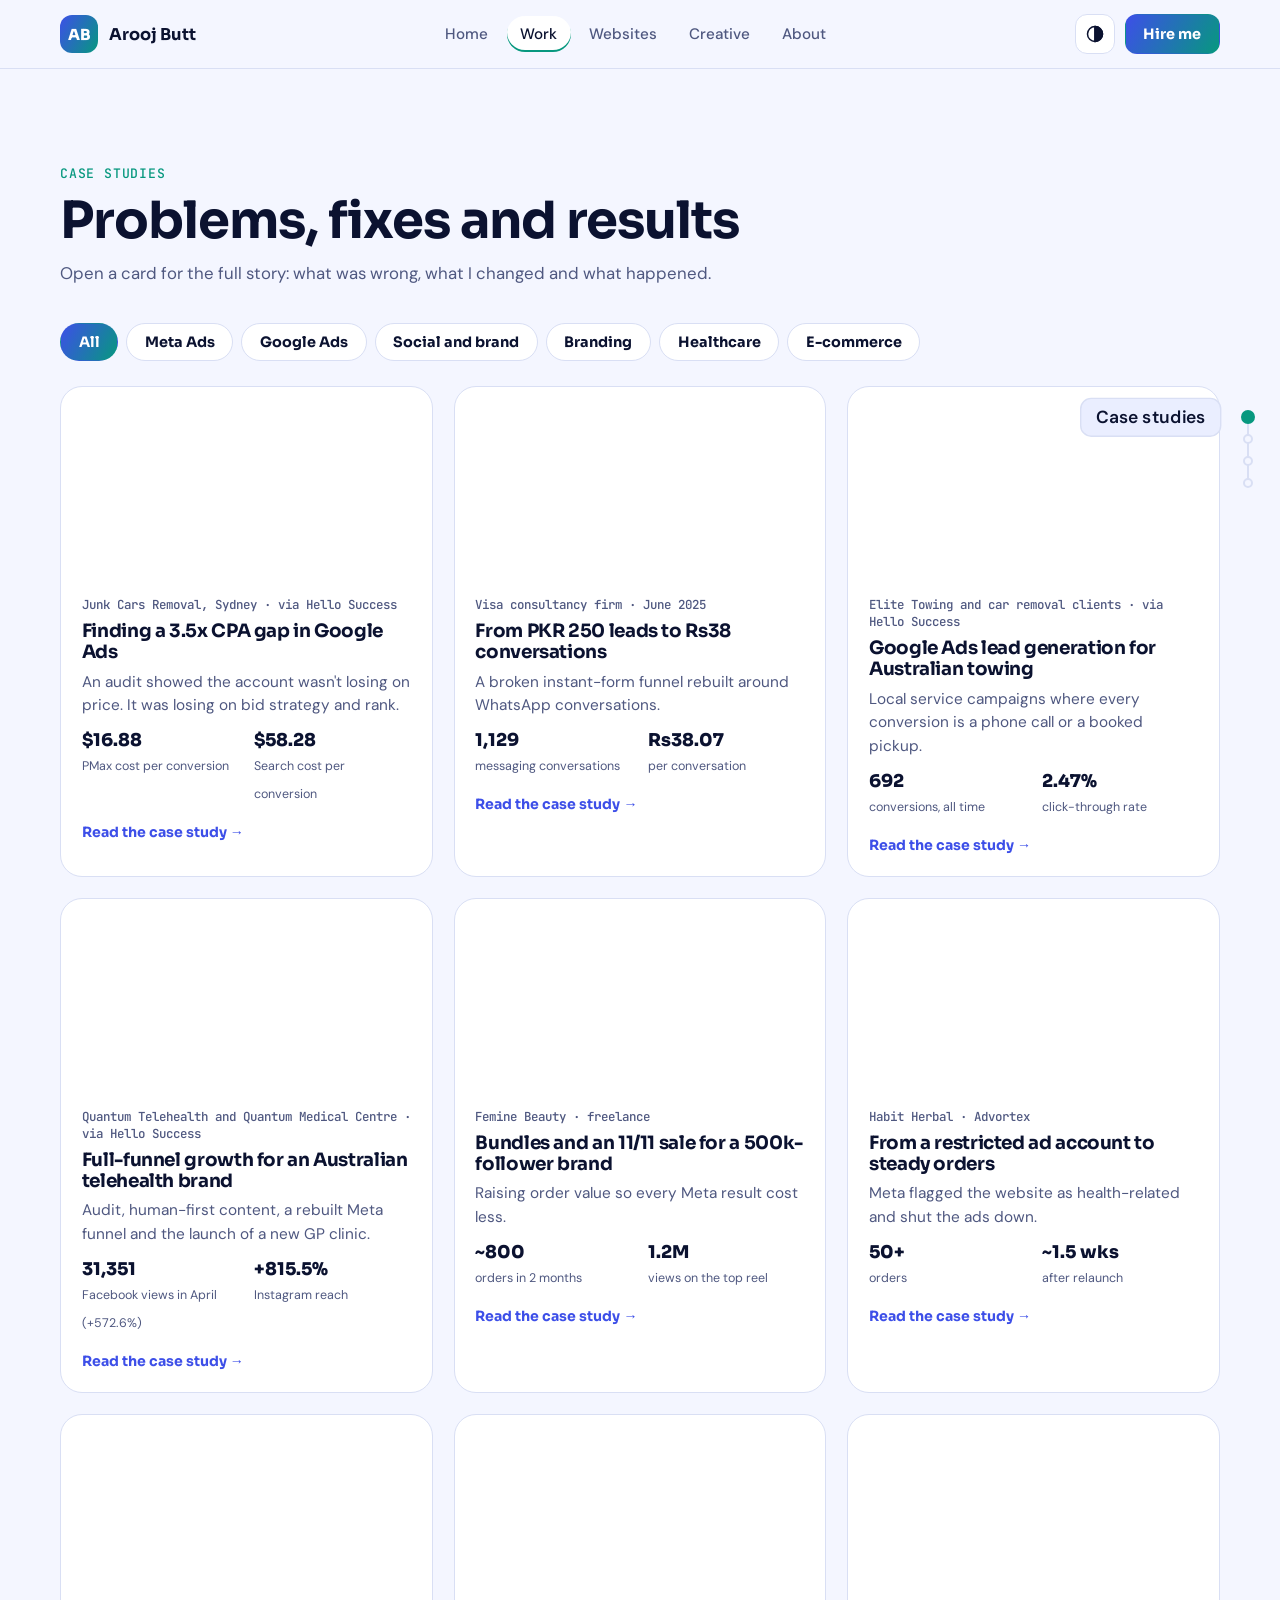
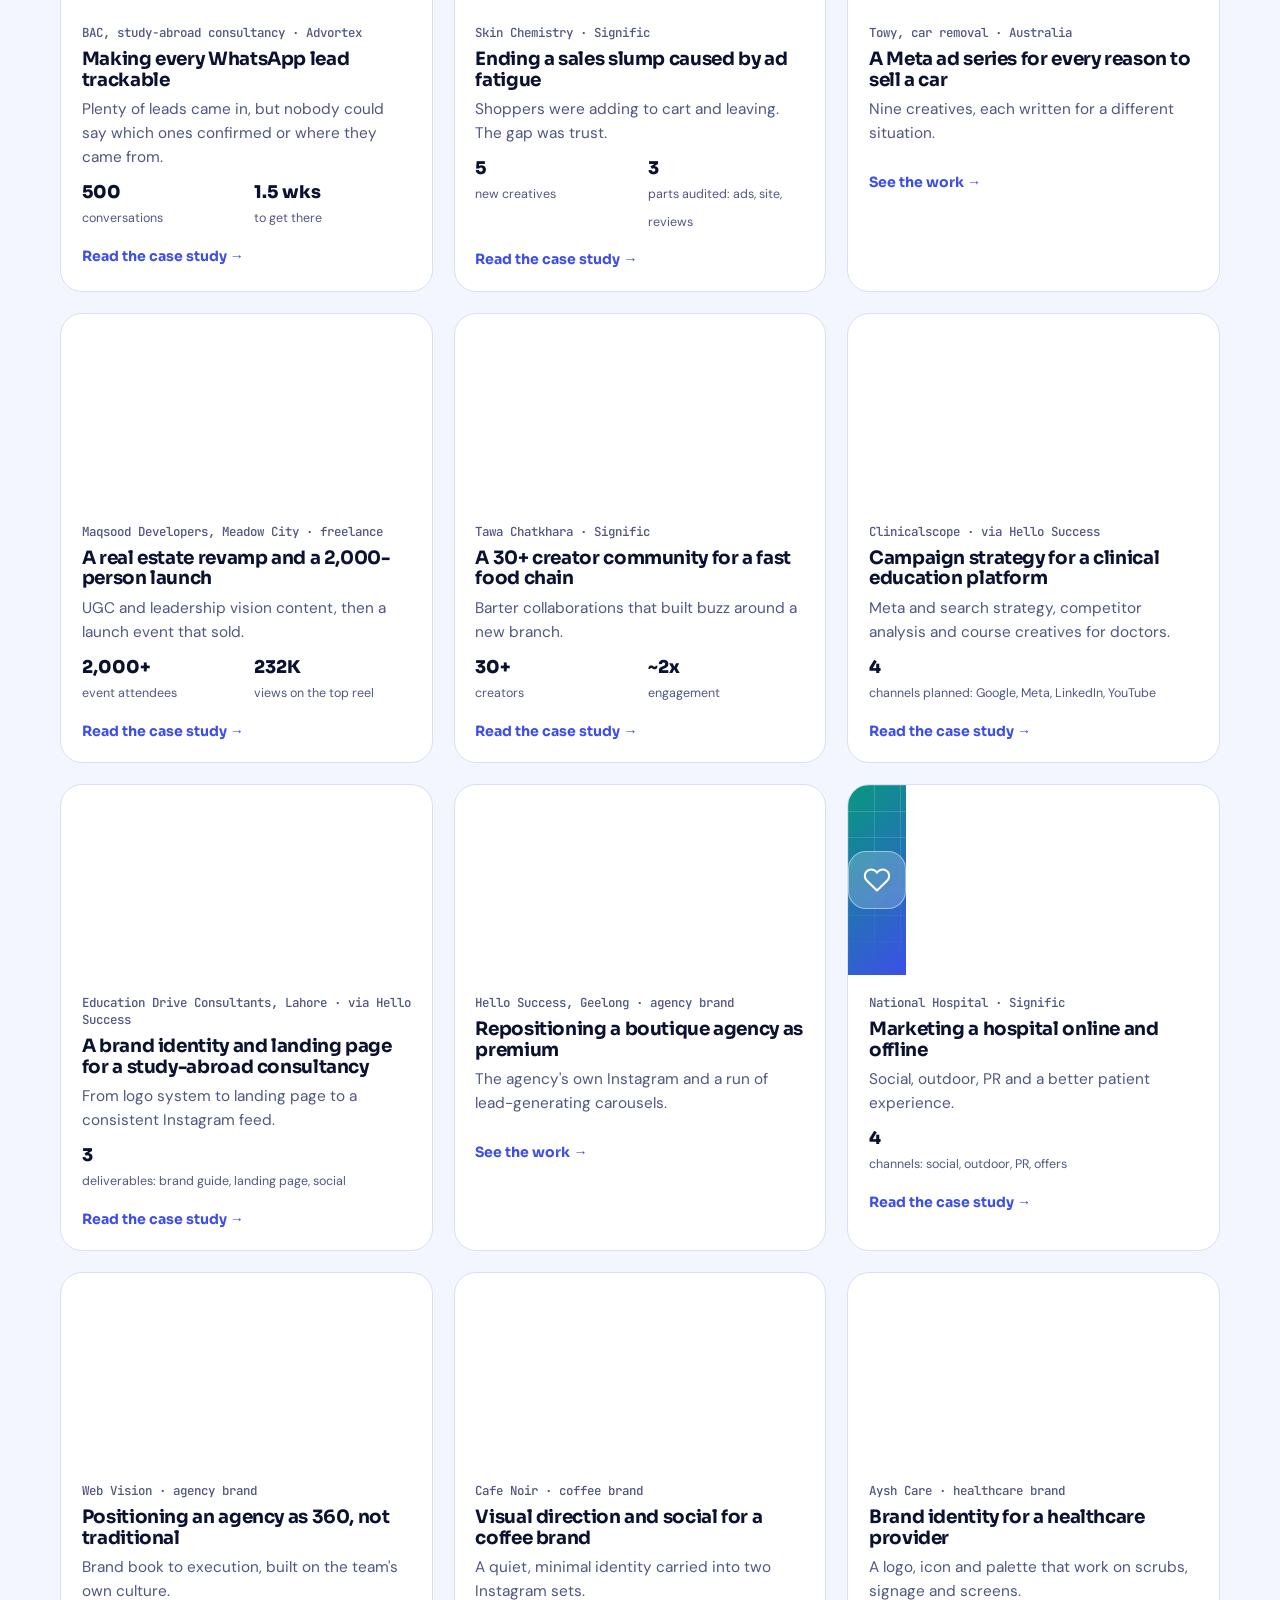
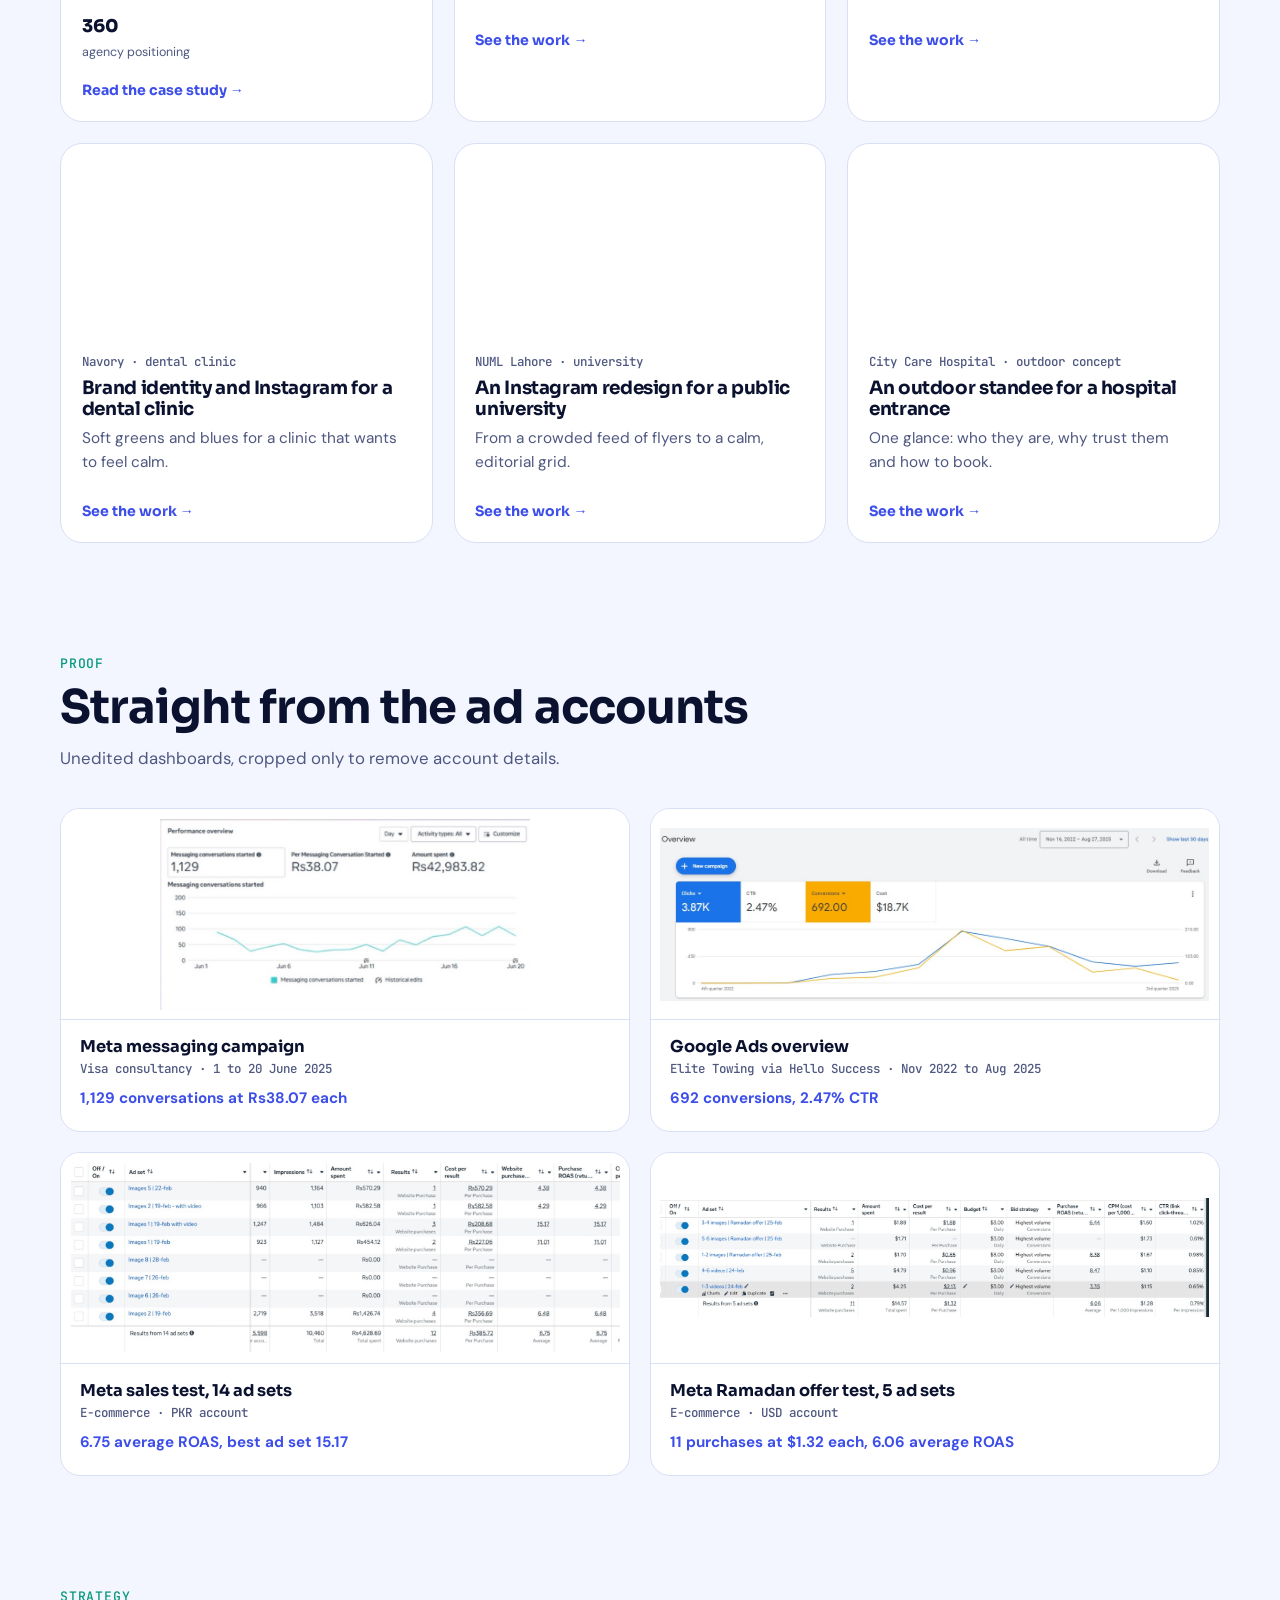
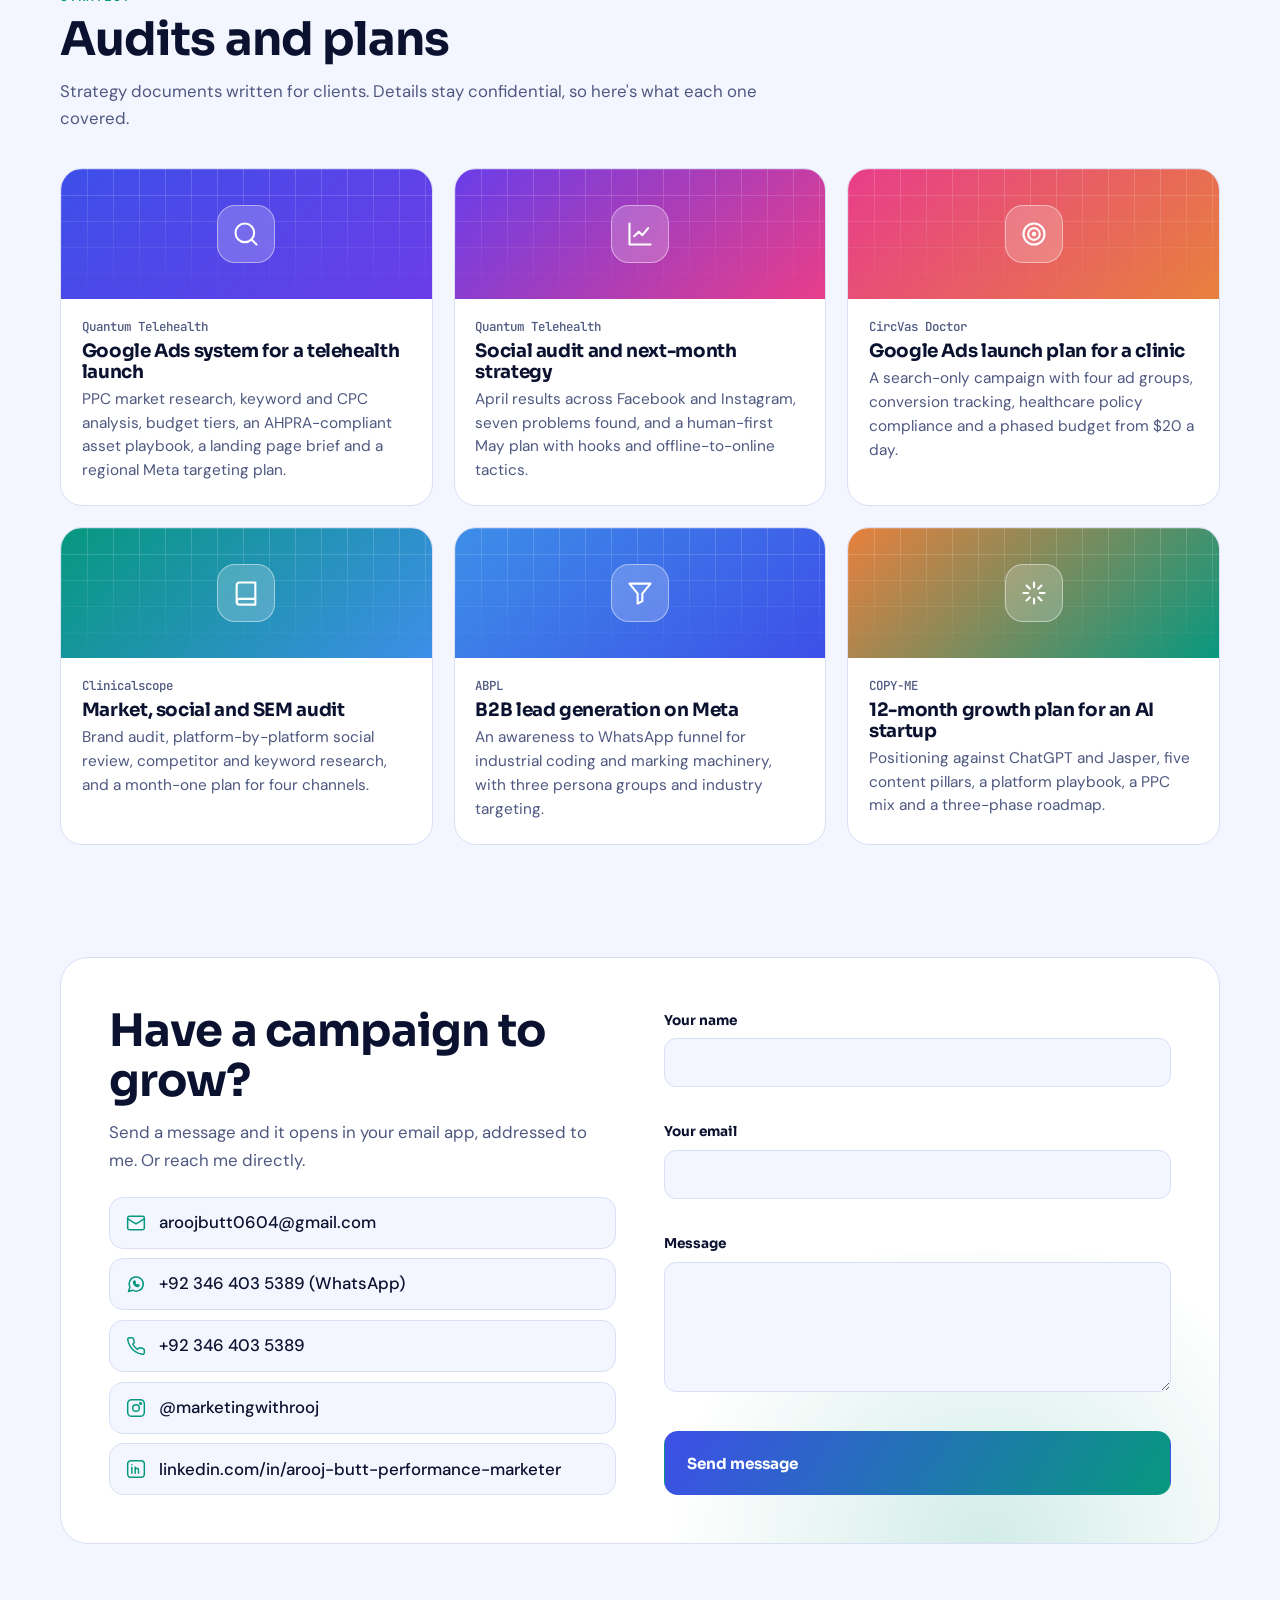
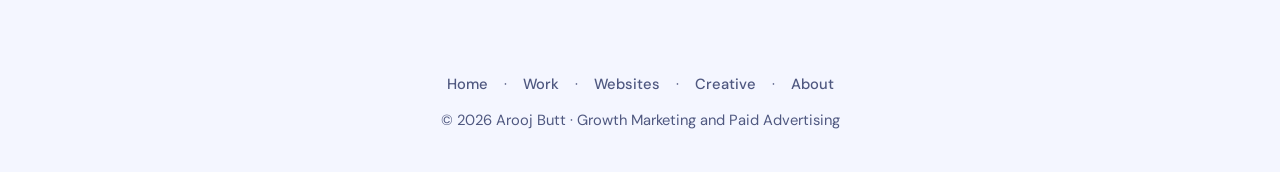
==== work.html @ e523341a "Split the site into five pages and drop the contents panel Home, Work, Websites, Creative and About " ====
<!DOCTYPE html>
<html lang="en">
<head>
<meta charset="utf-8">
<meta name="viewport" content="width=device-width, initial-scale=1, viewport-fit=cover">
<title>Work and case studies | Arooj Butt</title>
<meta name="description" content="Case studies from Arooj Butt: Meta Ads, Google Ads, WhatsApp funnels, e-commerce growth, social and brand work, with results straight from the ad accounts.">
<meta name="author" content="Arooj Butt">
<meta property="og:type" content="website">
<meta property="og:title" content="Work and case studies | Arooj Butt">
<meta property="og:description" content="Case studies from Arooj Butt: Meta Ads, Google Ads, WhatsApp funnels, e-commerce growth, social and brand work, with results straight from the ad accounts.">
<meta property="og:image" content="assets/img/og-image.jpg">
<meta name="twitter:card" content="summary_large_image">
<meta name="theme-color" content="#3D4FE8">
<link rel="icon" href="favicon.svg" type="image/svg+xml">
<link rel="preconnect" href="https://fonts.googleapis.com">
<link rel="preconnect" href="https://fonts.gstatic.com" crossorigin>
<link href="https://fonts.googleapis.com/css2?family=Sora:wght@500;600;700;800&family=DM+Sans:ital,opsz,wght@0,9..40,400;0,9..40,500;0,9..40,700&family=JetBrains+Mono:wght@400;500&display=swap" rel="stylesheet">
<link rel="stylesheet" href="assets/css/style.css?v=11">
</head>
<body data-page="work">
<a class="skip" href="#main">Skip to content</a>
<header class="top">
  <div class="wrap nav">
    <div class="nav-left">
      <button class="icon-btn menu-btn" id="menuBtn" type="button" aria-controls="menu" aria-expanded="false" aria-label="Open menu"><svg class="i" viewBox="0 0 24 24"><path d="M4 6h16M4 12h16M4 18h10"/></svg></button>
      <a class="logo" href="index.html"><i>AB</i><span>Arooj Butt</span></a>
    </div>
    <nav aria-label="Primary"><ul id="headNav"><li><a href="index.html">Home</a></li><li><a href="work.html" aria-current="page">Work</a></li><li><a href="websites.html">Websites</a></li><li><a href="creative.html">Creative</a></li><li><a href="about.html">About</a></li></ul></nav>
    <div class="tools">
      <button class="icon-btn" id="themeBtn" type="button" aria-label="Switch colour theme"><svg class="i" viewBox="0 0 24 24"><circle cx="12" cy="12" r="9"/><path d="M12 3v18"/><path d="M12 3a9 9 0 0 1 0 18z" fill="currentColor"/></svg></button>
      <a class="btn primary sm" href="#contact">Hire me</a>
    </div>
  </div>
</header>

<aside class="toc" id="menu" aria-label="Menu">
  <div class="toc-head"><b>Menu</b><button type="button" id="menuClose">close</button></div>
  <nav><ol class="menu-list"><li><a href="index.html">Home</a></li><li><a href="work.html" aria-current="page">Work</a></li><li><a href="websites.html">Websites</a></li><li><a href="creative.html">Creative</a></li><li><a href="about.html">About</a></li></ol></nav>
</aside>
<div class="toc-backdrop" id="menuBackdrop" hidden></div>
<nav class="rail" id="rail" aria-label="Sections on this page"></nav>

<main id="main">
<section class="s" id="work" data-label="Case studies">
  <div class="wrap">
    <div class="head"><span class="eyebrow">Case studies</span><h1>Problems, fixes and results</h1><p>Open a card for the full story: what was wrong, what I changed and what happened.</p></div>
    <div class="filters" id="caseFilters" role="group" aria-label="Filter case studies"></div>
    <div class="grid" id="cases"></div>
  </div>
</section>

<section class="s" id="results" data-label="Proof" style="padding-top:1rem">
  <div class="wrap">
    <div class="head"><span class="eyebrow">Proof</span><h2>Straight from the ad accounts</h2><p>Unedited dashboards, cropped only to remove account details.</p></div>
    <div class="results" id="resultsWall"></div>
  </div>
</section>

<section class="s" id="strategy" data-label="Audits and plans" style="padding-top:1rem">
  <div class="wrap">
    <div class="head"><span class="eyebrow">Strategy</span><h2>Audits and plans</h2><p>Strategy documents written for clients. Details stay confidential, so here's what each one covered.</p></div>
    <div class="grid svc" id="strategyGrid"></div>
  </div>
</section>

<section class="s" id="contact" data-label="Contact" style="padding-top:1rem">
  <div class="wrap">
    <div class="contact">
      <div>
        <h2>Have a campaign to grow?</h2>
        <p>Send a message and it opens in your email app, addressed to me. Or reach me directly.</p>
        <div class="cl" id="contactLinks"></div>
      </div>
      <form class="mail" id="mailForm">
        <div><label for="fn">Your name</label><input id="fn" required maxlength="80" autocomplete="name"></div>
        <div><label for="fe">Your email</label><input id="fe" type="email" required maxlength="120" autocomplete="email"></div>
        <div><label for="fm">Message</label><textarea id="fm" required maxlength="1500"></textarea></div>
        <button class="btn primary" type="submit">Send message</button>
      </form>
    </div>
  </div>
</section>
</main>
<footer class="f"><div class="wrap"><nav class="f-links" aria-label="Footer"><a href="index.html">Home</a> · <a href="work.html">Work</a> · <a href="websites.html">Websites</a> · <a href="creative.html">Creative</a> · <a href="about.html">About</a></nav>© <span id="year"></span> Arooj Butt · Growth Marketing and Paid Advertising</div></footer>

<dialog id="caseModal" aria-labelledby="mTitle"><div id="caseBody"></div></dialog>

<dialog class="lb" id="lightbox" aria-label="Image viewer">
  <span class="count" id="lbCount"></span>
  <button class="x" type="button" aria-label="Close viewer" data-lb="close"><svg class="i" viewBox="0 0 24 24"><path d="M18 6 6 18M6 6l12 12"/></svg></button>
  <button class="prev" type="button" aria-label="Previous image" data-lb="prev"><svg class="i" viewBox="0 0 24 24"><path d="m15 18-6-6 6-6"/></svg></button>
  <figure><img id="lbImg" alt=""><figcaption id="lbCap"></figcaption><div class="dots" id="lbDots"></div></figure>
  <button class="next" type="button" aria-label="Next image" data-lb="next"><svg class="i" viewBox="0 0 24 24"><path d="m9 18 6-6-6-6"/></svg></button>
</dialog>

<noscript><p style="text-align:center;padding:2rem">This portfolio needs JavaScript to show its work. Email <a href="mailto:aroojbutt0604@gmail.com">aroojbutt0604@gmail.com</a>.</p></noscript>
<script src="assets/js/content.js?v=11"></script>
<script src="assets/js/main.js?v=11"></script>
</body>
</html>
---- assets/css/style.css ----
:root{
  --bg:#F4F6FF; --bg2:#EAEEFF; --card:#FFFFFF; --ink:#0B1230; --muted:#4F5880; --line:#D9DFF4;
  --a1:#3D4FE8; --a2:#07987F; --grad:linear-gradient(120deg,#3D4FE8,#07987F); --on-grad:#FFFFFF;
  --glow1:rgba(61,79,232,.20); --glow2:rgba(7,152,127,.18); --nav-bg:rgba(244,246,255,.86);
  --mark:rgba(7,152,127,.22); --shadow:0 18px 40px -22px rgba(30,40,120,.35);
  --display:"Sora","Helvetica Neue",Arial,sans-serif; --body:"DM Sans",system-ui,"Segoe UI",Arial,sans-serif; --mono:"JetBrains Mono",ui-monospace,Menlo,Consolas,monospace;
  box-sizing:border-box; padding-top:env(safe-area-inset-top,0px); padding-bottom:env(safe-area-inset-bottom,0px);
}
@media (prefers-color-scheme: dark){
  :root:not([data-theme="light"]){
    --bg:#060A18; --bg2:#0B1130; --card:rgba(255,255,255,.045); --ink:#EAF0FF; --muted:#9BA7CF; --line:rgba(255,255,255,.11);
    --a1:#8A98FF; --a2:#34E0C0; --grad:linear-gradient(120deg,#8A98FF,#34E0C0); --on-grad:#060A18;
    --glow1:rgba(110,125,255,.28); --glow2:rgba(52,224,192,.16); --nav-bg:rgba(6,10,24,.82);
    --mark:rgba(52,224,192,.28); --shadow:0 24px 50px -26px rgba(0,0,0,.9);
  }
}
:root[data-theme="dark"]{
  --bg:#060A18; --bg2:#0B1130; --card:rgba(255,255,255,.045); --ink:#EAF0FF; --muted:#9BA7CF; --line:rgba(255,255,255,.11);
  --a1:#8A98FF; --a2:#34E0C0; --grad:linear-gradient(120deg,#8A98FF,#34E0C0); --on-grad:#060A18;
  --glow1:rgba(110,125,255,.28); --glow2:rgba(52,224,192,.16); --nav-bg:rgba(6,10,24,.82);
  --mark:rgba(52,224,192,.28); --shadow:0 24px 50px -26px rgba(0,0,0,.9);
}
*,*::before,*::after{box-sizing:border-box}
html{scroll-padding-top:calc(env(safe-area-inset-top,0px) + 76px);scroll-behavior:smooth}
body{margin:0;background:var(--bg);color:var(--ink);font-family:var(--body);font-size:1.05rem;line-height:1.65;-webkit-font-smoothing:antialiased;overflow-x:hidden}
body::before{content:"";position:fixed;inset:0 0 auto;height:env(safe-area-inset-top,0px);background:var(--nav-bg);backdrop-filter:blur(14px);-webkit-backdrop-filter:blur(14px);z-index:30}
a{color:var(--a1)}
:focus-visible{outline:3px solid var(--a2);outline-offset:3px;border-radius:6px}
.wrap{width:min(1160px,100% - 2.5rem);margin-inline:auto}
h1,h2,h3,h4{font-family:var(--display);margin:0;letter-spacing:-0.02em;line-height:1.12}
p{margin:0 0 1rem}
.sr{position:absolute;width:1px;height:1px;overflow:hidden;clip:rect(0 0 0 0);white-space:nowrap}
.grad{background:var(--grad);-webkit-background-clip:text;background-clip:text;color:transparent}

/* nav */
header.top{position:sticky;top:env(safe-area-inset-top,0px);z-index:20;background:var(--nav-bg);backdrop-filter:blur(14px);-webkit-backdrop-filter:blur(14px);border-bottom:1px solid var(--line)}
.nav{display:flex;align-items:center;justify-content:space-between;gap:1rem;height:68px}
.logo{display:flex;align-items:center;gap:.7rem;text-decoration:none;color:var(--ink);font:700 1.02rem var(--display)}
.logo i{font-style:normal;width:38px;height:38px;border-radius:12px;background:var(--grad);color:var(--on-grad);display:grid;place-items:center;font:800 .95rem var(--display)}
.nav ul{display:flex;gap:.3rem;list-style:none;margin:0;padding:0}
.nav ul a{color:var(--muted);text-decoration:none;font:500 .95rem var(--body);padding:.5rem .85rem;border-radius:999px}
.nav ul a:hover{color:var(--ink);background:var(--card)}
.tools{display:flex;gap:.6rem;align-items:center}
.icon-btn{width:40px;height:40px;border-radius:12px;border:1px solid var(--line);background:var(--card);color:var(--ink);cursor:pointer;display:grid;place-items:center}
.icon-btn:hover{border-color:var(--a1)}
.btn{display:inline-flex;align-items:center;gap:.5rem;font:700 .95rem var(--display);padding:.8rem 1.4rem;border-radius:14px;text-decoration:none;border:1px solid var(--line);color:var(--ink);background:var(--card);cursor:pointer}
.btn:hover{border-color:var(--a1)}
.btn.primary{background:var(--grad);color:var(--on-grad);border-color:transparent}
.btn.primary:hover{filter:brightness(1.08)}
.btn.sm{padding:.6rem 1.1rem;font-size:.9rem;border-radius:12px}
svg.i{width:20px;height:20px;fill:none;stroke:currentColor;stroke-width:1.8;stroke-linecap:round;stroke-linejoin:round}

/* hero */
.hero{position:relative;padding:clamp(4rem,10vw,8rem) 0 clamp(3rem,7vw,5.5rem);overflow:hidden}
.hero::before{content:"";position:absolute;inset:-20% -10% auto -10%;height:120%;background:radial-gradient(40% 40% at 15% 25%,var(--glow1),transparent 70%),radial-gradient(35% 35% at 85% 20%,var(--glow2),transparent 70%);pointer-events:none}
.hero::after{content:"";position:absolute;inset:0;background-image:linear-gradient(var(--line) 1px,transparent 1px),linear-gradient(90deg,var(--line) 1px,transparent 1px);background-size:56px 56px;opacity:.35;-webkit-mask-image:radial-gradient(ellipse at 50% 20%,#000 20%,transparent 72%);mask-image:radial-gradient(ellipse at 50% 20%,#000 20%,transparent 72%);pointer-events:none}
.hero .wrap{position:relative;z-index:1;text-align:center;max-width:880px}
.status{display:inline-flex;align-items:center;gap:.6rem;padding:.4rem .95rem .4rem .45rem;border-radius:999px;border:1px solid var(--line);background:var(--card);font:500 .92rem var(--body);margin-bottom:1.4rem}
.status b{width:30px;height:30px;border-radius:50%;background:var(--grad);color:var(--on-grad);display:grid;place-items:center;font:800 .72rem var(--display)}
.status span.dot{width:8px;height:8px;border-radius:50%;background:var(--a2);box-shadow:0 0 0 4px var(--mark)}
.hero h1{font-size:clamp(2.8rem,8vw,5.8rem);font-weight:800;letter-spacing:-0.04em;margin-bottom:1rem}
.role{font:700 clamp(1.3rem,2.8vw,1.9rem) var(--display);min-height:1.4em;margin-bottom:1.2rem}
.role .caret{display:inline-block;width:3px;height:1em;background:var(--a2);margin-left:3px;vertical-align:-0.12em;animation:blink 1s steps(2) infinite}
.hero .lede{color:var(--muted);font-size:1.2rem;max-width:56ch;margin:0 auto 1.8rem}
.cta{display:flex;flex-wrap:wrap;gap:.8rem;margin-bottom:1.6rem;justify-content:center}
.socials{display:flex;gap:.6rem;justify-content:center}
@keyframes blink{50%{opacity:0}}

/* sections */
section.s{padding:clamp(3.5rem,8vw,6rem) 0}
.head{margin-bottom:2.2rem}
.head h2{font-size:clamp(1.9rem,4.2vw,2.9rem)}
.head p{color:var(--muted);max-width:60ch;margin:.7rem 0 0}
.about{display:grid;grid-template-columns:1.3fr .7fr;gap:clamp(2rem,5vw,4rem);align-items:start}
.about p{color:var(--muted);font-size:1.1rem}
.facts{background:var(--card);border:1px solid var(--line);border-radius:20px;padding:.4rem 1.3rem;margin:0}
.facts div{display:flex;justify-content:space-between;gap:1rem;padding:.85rem 0;border-bottom:1px solid var(--line);font-size:.98rem}
.facts div:last-child{border-bottom:0}
.facts dt{color:var(--muted)}.facts dd{margin:0;font-weight:700;text-align:right}

/* timeline */
.tl{position:relative;margin:0;padding:0 0 0 2rem;list-style:none}
.tl::before{content:"";position:absolute;left:7px;top:8px;bottom:8px;width:2px;background:linear-gradient(var(--a1),var(--a2),transparent)}
.tl li{position:relative;background:var(--card);border:1px solid var(--line);border-radius:20px;padding:1.4rem 1.5rem;margin-bottom:1.2rem}
.tl li::before{content:"";position:absolute;left:calc(-2rem + 1px);top:1.7rem;width:14px;height:14px;border-radius:50%;background:var(--bg);border:3px solid var(--a2)}
.tl li.now::before{background:var(--a2);box-shadow:0 0 0 5px var(--mark)}
.tl .when{font:500 .85rem var(--mono);color:var(--muted)}
.tl h3{font-size:1.25rem;margin:.2rem 0 .1rem}
.tl .org{color:var(--a1);font-weight:700;margin-bottom:.6rem}
.tl p{color:var(--muted);margin-bottom:.8rem}
.tl .chips{margin:0}
.tl .chip{background:var(--bg)}

/* projects */
.filters{display:flex;flex-wrap:wrap;gap:.5rem;margin-bottom:1.6rem}
.filters button{font:700 .9rem var(--display);padding:.55rem 1.1rem;border-radius:999px;border:1px solid var(--line);background:var(--card);color:var(--ink);cursor:pointer}
.filters button[aria-pressed="true"]{background:var(--grad);color:var(--on-grad);border-color:transparent}
.grid{display:grid;grid-template-columns:repeat(3,1fr);gap:1.3rem}
.card{display:flex;flex-direction:column;text-align:left;background:var(--card);border:1px solid var(--line);border-radius:22px;overflow:hidden;cursor:pointer;color:inherit;font:inherit;padding:0;transition:transform .2s,border-color .2s,box-shadow .2s}
.card:hover{transform:translateY(-4px);border-color:var(--a1);box-shadow:var(--shadow)}
.card[hidden]{display:none}
.cover{height:130px;position:relative;display:grid;place-items:center;background:linear-gradient(135deg,var(--c1),var(--c2));overflow:hidden}
.cover::before{content:"";position:absolute;inset:0;background-image:linear-gradient(rgba(255,255,255,.18) 1px,transparent 1px),linear-gradient(90deg,rgba(255,255,255,.18) 1px,transparent 1px);background-size:26px 26px;-webkit-mask-image:linear-gradient(#000,transparent);mask-image:linear-gradient(#000,transparent)}
.cover span{position:relative;width:58px;height:58px;border-radius:18px;background:rgba(255,255,255,.2);border:1px solid rgba(255,255,255,.45);backdrop-filter:blur(6px);display:grid;place-items:center;color:#fff}
.cover svg.i{width:28px;height:28px}
.card .in{padding:1.2rem 1.3rem 1.4rem;display:flex;flex-direction:column;gap:.5rem;flex:1}
.card small{font:500 .78rem var(--mono);color:var(--muted)}
.card h3{font-size:1.15rem}
.card p{color:var(--muted);font-size:.96rem;margin:0;line-height:1.55}
.card .chips{margin-top:auto;padding-top:.6rem}
.card .chip{cursor:inherit;font-size:.78rem;padding:.2rem .65rem}
.card .chip:hover{border-color:var(--line);background:transparent}
.card .more{font:700 .88rem var(--display);color:var(--a1);margin-top:.5rem}

/* skills */
.skills{display:grid;grid-template-columns:repeat(2,1fr);gap:1.2rem}
.sk{background:var(--card);border:1px solid var(--line);border-radius:20px;padding:1.4rem 1.5rem}
.sk h3{font-size:1.05rem;margin-bottom:.9rem;display:flex;align-items:center;gap:.6rem}
.sk h3 svg{color:var(--a2)}
.pills{display:flex;flex-wrap:wrap;gap:.45rem}
.pills span{font:500 .9rem var(--body);padding:.3rem .8rem;border-radius:10px;background:var(--bg);border:1px solid var(--line)}

/* education */
.two{display:grid;grid-template-columns:1fr 1fr;gap:1.3rem}
.edu{background:var(--grad);color:var(--on-grad);border-radius:24px;padding:clamp(1.5rem,3vw,2.2rem)}
.edu h3{font-size:1.5rem;margin-bottom:.5rem}
.edu p{opacity:.92}
.edu .cg{font:800 3.6rem var(--display);letter-spacing:-0.04em;line-height:1;margin-top:1rem}
.edu .cg small{font:500 .95rem var(--body);letter-spacing:0;opacity:.85;margin-left:.4rem}
.lead{background:var(--card);border:1px solid var(--line);border-radius:24px;padding:1.4rem 1.6rem}
.lead h3{font-size:1.2rem;margin-bottom:.4rem}
.lead ul{list-style:none;margin:0;padding:0}
.lead li{padding:.75rem 0;border-bottom:1px solid var(--line)}
.lead li:last-child{border-bottom:0}
.lead li b{display:block;font-size:.98rem}
.lead li span{font:500 .82rem var(--mono);color:var(--muted)}

/* contact */
.contact{background:var(--card);border:1px solid var(--line);border-radius:28px;padding:clamp(1.6rem,4vw,3rem);display:grid;grid-template-columns:1fr 1fr;gap:clamp(1.5rem,4vw,3rem);position:relative;overflow:hidden}
.contact::before{content:"";position:absolute;inset:auto -10% -50% auto;width:60%;height:100%;background:radial-gradient(circle,var(--glow2),transparent 70%);pointer-events:none}
.contact h2{font-size:clamp(1.9rem,4vw,2.8rem);margin-bottom:.8rem}
.contact p{color:var(--muted)}
.cl{display:grid;gap:.6rem;margin-top:1.4rem;position:relative}
.cl a{display:flex;align-items:center;gap:.8rem;text-decoration:none;color:var(--ink);font-weight:500;padding:.7rem 1rem;border:1px solid var(--line);border-radius:14px;background:var(--bg);word-break:break-all}
.cl a:hover{border-color:var(--a2)}
.cl svg{color:var(--a2);flex:none}
form.mail{display:grid;gap:.8rem;position:relative}
form.mail label{font:700 .85rem var(--display)}
form.mail input,form.mail textarea{width:100%;font:500 1rem var(--body);padding:.8rem 1rem;border-radius:12px;border:1px solid var(--line);background:var(--bg);color:var(--ink);margin-top:.3rem}
form.mail textarea{min-height:130px;resize:vertical}
form.mail input:focus,form.mail textarea:focus{outline:none;border-color:var(--a1);box-shadow:0 0 0 3px var(--glow1)}
footer.f{padding:2rem 0 2.5rem;color:var(--muted);font-size:.92rem;text-align:center}

/* modal */
dialog{width:min(780px,calc(100% - 1.5rem));max-height:calc(100% - 3rem);padding:0;border:1px solid var(--line);border-radius:24px;background:var(--bg);color:var(--ink);box-shadow:0 40px 100px -30px rgba(0,0,0,.7)}
dialog::backdrop{background:rgba(3,6,20,.66);backdrop-filter:blur(4px)}
.m-cover{height:110px;position:relative;background:linear-gradient(135deg,var(--c1),var(--c2))}
.m-cover::before{content:"";position:absolute;inset:0;background-image:linear-gradient(rgba(255,255,255,.18) 1px,transparent 1px),linear-gradient(90deg,rgba(255,255,255,.18) 1px,transparent 1px);background-size:26px 26px}
.m-x{position:absolute;right:14px;top:14px;width:40px;height:40px;border-radius:12px;border:1px solid rgba(255,255,255,.5);background:rgba(0,0,0,.25);color:#fff;cursor:pointer;display:grid;place-items:center;z-index:2}
.m-body{padding:1.6rem clamp(1.2rem,4vw,2.2rem) 2rem}
.m-body small{font:500 .82rem var(--mono);color:var(--muted)}
.m-body h2{font-size:clamp(1.5rem,3.4vw,2.1rem);margin:.3rem 0 .7rem}
.m-body>p{color:var(--muted)}
.m-stats{display:flex;flex-wrap:wrap;gap:.8rem;margin:1.1rem 0}
.m-stats div{flex:1 1 120px;background:var(--card);border:1px solid var(--line);border-radius:14px;padding:.8rem 1rem}
.m-stats b{display:block;font:800 1.6rem var(--display);background:var(--grad);-webkit-background-clip:text;background-clip:text;color:transparent}
.m-stats span{font-size:.88rem;color:var(--muted)}
.flow{display:grid;grid-auto-flow:column;grid-auto-columns:1fr;gap:1.4rem;margin:1.2rem 0;padding:0;list-style:none}
.flow li{position:relative;background:var(--card);border:1px solid var(--line);border-radius:14px;padding:.8rem .9rem;font-size:.88rem;line-height:1.4;color:var(--muted)}
.flow li b{display:block;font:700 .95rem var(--display);color:var(--ink);margin-bottom:.15rem}
.flow li:not(:last-child)::after{content:"";position:absolute;right:-1.15rem;top:50%;width:.9rem;height:2px;background:var(--a2);transform:translateY(-50%)}
.flow li:not(:last-child)::before{content:"";position:absolute;right:-1.2rem;top:50%;border:5px solid transparent;border-left:7px solid var(--a2);transform:translateY(-50%)}
.m-body h4{font-size:1rem;margin:1.2rem 0 .5rem}
.m-body ul.pts{margin:0;padding-left:1.2rem;color:var(--muted)}
.m-body ul.pts li{margin-bottom:.45rem}
.m-body .pills{margin-top:.2rem}
.m-links{display:flex;gap:.6rem;margin-top:1.3rem;flex-wrap:wrap}

@media (max-width:960px){
  .about,.two,.contact{grid-template-columns:1fr}
  .grid{grid-template-columns:repeat(2,1fr)}
  .nav ul{display:none}
}
@media (max-width:620px){
  .grid,.skills{grid-template-columns:1fr}
  .flow{grid-auto-flow:row;gap:1.3rem}
  .flow li:not(:last-child)::after{right:auto;left:50%;top:auto;bottom:-1.1rem;width:2px;height:.9rem;transform:translateX(-50%)}
  .flow li:not(:last-child)::before{right:auto;left:50%;top:auto;bottom:-1.25rem;border:5px solid transparent;border-top:7px solid var(--a2);border-left-color:transparent;transform:translateX(-50%)}
  .tl{padding-left:1.6rem}.tl li::before{left:calc(-1.6rem + 1px)}
  .nav .btn.sm{display:none}
}
@media (prefers-reduced-motion:reduce){
  html{scroll-behavior:auto}.hit{animation:none}.role .caret{animation:none}.card{transition:none}
}

.portrait{background:var(--card);border:1px solid var(--line);border-radius:22px;overflow:hidden;margin-bottom:1rem}
.portrait img{display:block;width:100%;height:auto;aspect-ratio:1/1;object-fit:cover}
.card.static{cursor:default}
.card.static:hover{transform:none;box-shadow:none;border-color:var(--line)}
.card.static .in{gap:.35rem}
.card.static .when{font:500 .8rem var(--mono);color:var(--a1)}
.svc{grid-template-columns:repeat(3,1fr)}
.pill-row{display:flex;flex-wrap:wrap;gap:.5rem;justify-content:center;margin:0 0 1.6rem}
.pill-row span{font:500 .88rem var(--body);padding:.3rem .85rem;border-radius:999px;border:1px solid var(--line);background:var(--card);color:var(--muted)}
.cert{background:var(--card);border:1px solid var(--line);border-radius:18px;padding:1rem 1.2rem;margin-bottom:.8rem}
.cert b{display:block;font:700 1rem var(--display)}
.cert span{color:var(--muted);font-size:.95rem}
@media (max-width:960px){.svc{grid-template-columns:repeat(2,1fr)}}
@media (max-width:620px){.svc{grid-template-columns:1fr}}

/* ---------- Additions for the GitHub Pages build ---------- */
img{max-width:100%}
.skip{position:absolute;left:-999px;top:0;z-index:50;background:var(--card);color:var(--ink);padding:.6rem 1rem;border-radius:10px}
.skip:focus{left:1rem;top:1rem}
.eyebrow{font:500 .82rem var(--mono);color:var(--a2);letter-spacing:.06em;text-transform:uppercase;margin-bottom:.6rem;display:block}

/* hero: split layout with visual */
.hero .wrap.hero-grid{max-width:1160px;text-align:left;display:grid;grid-template-columns:1.05fr .95fr;gap:clamp(2rem,5vw,4rem);align-items:center}
.hero-grid .pill-row,.hero-grid .cta,.hero-grid .socials{justify-content:flex-start}
.hero-grid .lede{margin-left:0}
.hero-grid h1{font-size:clamp(2.8rem,7vw,5.2rem)}
.tagline{font:600 clamp(1.05rem,1.8vw,1.2rem) var(--display);margin:0 0 .9rem;color:var(--ink)}
.hero-visual{position:relative}
.hero-visual .frame{border-radius:24px;overflow:hidden;border:1px solid var(--line);box-shadow:var(--shadow);background:var(--card);transform:rotate(-1.2deg)}
.hero-visual .frame img{display:block;width:100%;height:auto;aspect-ratio:3/2;object-fit:cover}
.chip-float{position:absolute;display:flex;align-items:center;gap:.6rem;background:var(--card);border:1px solid var(--line);border-radius:16px;padding:.65rem .9rem;box-shadow:var(--shadow);backdrop-filter:blur(10px);-webkit-backdrop-filter:blur(10px)}
:root[data-theme="dark"] .chip-float{background:rgba(11,17,48,.88)}
@media (prefers-color-scheme: dark){:root:not([data-theme="light"]) .chip-float{background:rgba(11,17,48,.88)}}
.chip-float b{font:800 1.25rem var(--display);background:var(--grad);-webkit-background-clip:text;background-clip:text;color:transparent;line-height:1}
.chip-float span{font-size:.8rem;color:var(--muted);line-height:1.25;max-width:13ch}
.chip-float.c1{left:-1.2rem;bottom:-1.4rem}
.chip-float.c2{right:-1rem;top:-1.2rem}

/* proof strip */
.proof{display:grid;grid-template-columns:repeat(6,1fr);gap:1rem}
.proof div{background:var(--card);border:1px solid var(--line);border-radius:18px;padding:1.1rem 1.1rem 1rem}
.proof b{display:block;font:800 clamp(1.5rem,2.6vw,2rem) var(--display);letter-spacing:-.03em;background:var(--grad);-webkit-background-clip:text;background-clip:text;color:transparent;line-height:1.1}
.proof span{display:block;font-size:.88rem;color:var(--muted);line-height:1.4;margin-top:.35rem}

/* process (reuses .flow) */
.process .flow{margin:0}
.process .flow li{padding:1rem 1.1rem;font-size:.95rem}
.process .flow li b{font-size:1.05rem}
.process .flow li i{font:500 .75rem var(--mono);color:var(--a2);font-style:normal;display:block;margin-bottom:.3rem}

/* timeline extras */
.tl ul{margin:0 0 .8rem;padding-left:1.1rem;color:var(--muted)}
.tl ul li{background:none;border:0;padding:0;margin:0 0 .35rem;border-radius:0}
.tl ul li::before{display:none}
.chips{display:flex;flex-wrap:wrap;gap:.4rem}
.chip{font:500 .8rem var(--body);padding:.22rem .7rem;border-radius:999px;border:1px solid var(--line);color:var(--muted)}

/* case study cards with real covers */
.cover.img{background:var(--bg2);height:190px}
.cover.img::before{display:none}
.cover.img img,.cover.img video{position:absolute;inset:0;width:100%;height:100%;object-fit:cover;object-position:top center}
.cover .play{position:absolute;inset:auto auto 12px 12px;width:42px;height:42px;border-radius:50%;background:rgba(0,0,0,.55);display:grid;place-items:center;color:#fff;border:0;backdrop-filter:none}
.card .stat-line{display:flex;gap:1rem;flex-wrap:wrap;margin-top:.2rem}
.card .stat-line b{font:800 1.1rem var(--display);color:var(--ink);display:block}
.card .stat-line span{font-size:.78rem;color:var(--muted)}
.card .stat-line div{min-width:0;flex:1 1 40%}

/* modal media */
.m-cover.img{height:auto;max-height:340px;background:var(--bg2);overflow:hidden}
.m-cover.img::before{display:none}
.m-cover.img img{display:block;width:100%;max-height:340px;object-fit:cover;object-position:top center}
.m-media{display:grid;grid-template-columns:repeat(auto-fill,minmax(150px,1fr));gap:.7rem;margin-top:.4rem}
.m-media button{padding:0;border:1px solid var(--line);border-radius:14px;overflow:hidden;background:var(--card);cursor:zoom-in;aspect-ratio:4/5;position:relative}
.m-media img{width:100%;height:100%;object-fit:cover;object-position:top}
.m-media video{width:100%;height:100%;object-fit:cover;background:#000}
.m-media .is-video{grid-column:1/-1;aspect-ratio:16/9;cursor:default}
.m-media .is-video.tall{aspect-ratio:9/16;max-height:520px;grid-column:auto}
.result-box{background:var(--card);border:1px solid var(--line);border-left:4px solid var(--a2);border-radius:14px;padding:.9rem 1.1rem;color:var(--ink)}
dialog[open]{animation:pop .22s ease-out}
@keyframes pop{from{opacity:0;transform:translateY(12px) scale(.98)}to{opacity:1;transform:none}}

/* results wall */
.results{display:grid;grid-template-columns:repeat(2,1fr);gap:1.2rem}
.results figure{margin:0;background:var(--card);border:1px solid var(--line);border-radius:20px;overflow:hidden;display:flex;flex-direction:column}
.results button{all:unset;cursor:zoom-in;display:block;background:#fff;border-bottom:1px solid var(--line)}
.results button:focus-visible{outline:3px solid var(--a2);outline-offset:-3px}
.results img{display:block;width:100%;height:210px;object-fit:contain;padding:.6rem}
.results figcaption{padding:1rem 1.2rem 1.2rem}
.results figcaption b{display:block;font:700 1.02rem var(--display)}
.results figcaption small{display:block;font:500 .78rem var(--mono);color:var(--muted);margin:.2rem 0 .45rem}
.results figcaption span{color:var(--a1);font-weight:700;font-size:.95rem}

/* gallery: masonry columns */
.gallery{columns:4 240px;column-gap:1rem}
.g-item{break-inside:avoid;margin:0 0 1rem;display:block;width:100%;padding:0;border:1px solid var(--line);border-radius:18px;overflow:hidden;background:var(--card);color:inherit;font:inherit;text-align:left;cursor:zoom-in;transition:transform .2s,box-shadow .2s,border-color .2s}
.g-item:hover{transform:translateY(-3px);box-shadow:var(--shadow);border-color:var(--a1)}
.g-item[hidden]{display:none}
.g-item .ph{position:relative;background:var(--bg2)}
.g-item img{display:block;width:100%;height:auto}
.g-item .meta{display:block;padding:.7rem .9rem .8rem}
.g-item .meta b{display:block;font:700 .92rem var(--display);line-height:1.3}
.g-item .meta small{font:500 .74rem var(--mono);color:var(--muted)}
.g-badge{position:absolute;top:10px;right:10px;font:700 .72rem var(--mono);padding:.25rem .55rem;border-radius:999px;background:rgba(0,0,0,.62);color:#fff;display:flex;align-items:center;gap:.3rem}
.g-item video{display:block;width:100%;background:#000}
.g-item.vid{cursor:default}
.more-wrap{text-align:center;margin-top:.6rem}

/* lightbox */
dialog.lb{width:100%;height:100%;max-width:none;max-height:none;margin:0;border:0;border-radius:0;box-shadow:none;background:rgba(3,6,20,.94);color:#fff;align-items:center;justify-content:center;padding:3.5rem 4rem}
dialog.lb[open]{display:flex;animation:none}
dialog.lb::backdrop{background:transparent}
.lb figure{margin:0;display:flex;flex-direction:column;align-items:center;gap:.8rem;max-width:100%;max-height:100%}
.lb img{max-width:min(1100px,100%);max-height:calc(100vh - 9rem);object-fit:contain;border-radius:12px;box-shadow:0 30px 80px rgba(0,0,0,.6);background:#fff}
.lb figcaption{color:#E6EAFF;text-align:center;font-size:.95rem}
.lb figcaption small{display:block;font:500 .78rem var(--mono);color:#9BA7CF;margin-top:.15rem}
.lb button{position:absolute;width:48px;height:48px;border-radius:14px;border:1px solid rgba(255,255,255,.25);background:rgba(255,255,255,.08);color:#fff;cursor:pointer;display:grid;place-items:center}
.lb button:hover{background:rgba(255,255,255,.18)}
.lb .x{top:14px;right:14px}
.lb .prev{left:14px;top:50%;transform:translateY(-50%)}
.lb .next{right:14px;top:50%;transform:translateY(-50%)}
.lb .count{position:absolute;top:22px;left:20px;font:500 .85rem var(--mono);color:#9BA7CF}
.lb .dots{display:flex;gap:6px;justify-content:center}
.lb .dots i{width:7px;height:7px;border-radius:50%;background:rgba(255,255,255,.3)}
.lb .dots i.on{background:#34E0C0}

/* leadership */
.lead-grid{display:grid;grid-template-columns:repeat(2,1fr);gap:1.2rem}
.lead-grid .feature{background:var(--card);border:1px solid var(--line);border-radius:20px;padding:1.3rem 1.4rem}
.lead-grid .feature small{font:500 .78rem var(--mono);color:var(--a1)}
.lead-grid .feature h3{font-size:1.1rem;margin:.25rem 0 .35rem}
.lead-grid .feature p{color:var(--muted);margin:0;font-size:.96rem}
.campus{display:flex;flex-wrap:wrap;gap:.6rem;margin-top:1.2rem}
.campus span{background:var(--card);border:1px solid var(--line);border-radius:14px;padding:.55rem .85rem;font-size:.9rem}
.campus span b{font-weight:700}
.campus span em{font-style:normal;color:var(--muted);font:500 .76rem var(--mono);margin-left:.35rem}

/* scroll reveal */
.rv{opacity:0;transform:translateY(18px);transition:opacity .6s ease,transform .6s ease}
.rv.in{opacity:1;transform:none}

@media (max-width:1100px){.proof{grid-template-columns:repeat(3,1fr)}}
@media (max-width:960px){
  .hero .wrap.hero-grid{grid-template-columns:1fr;text-align:center}
  .hero-grid .pill-row,.hero-grid .cta,.hero-grid .socials{justify-content:center}
  .hero-grid .lede{margin-left:auto}
  .hero-visual{max-width:620px;margin:1rem auto 0}
  .results,.lead-grid{grid-template-columns:1fr}
  .process .flow{grid-auto-flow:row;gap:1.3rem}
  .process .flow li:not(:last-child)::after{right:auto;left:50%;top:auto;bottom:-1.1rem;width:2px;height:.9rem;transform:translateX(-50%)}
  .process .flow li:not(:last-child)::before{right:auto;left:50%;top:auto;bottom:-1.25rem;border:5px solid transparent;border-top:7px solid var(--a2);border-left-color:transparent;transform:translateX(-50%)}
}
@media (max-width:620px){
  .proof{grid-template-columns:repeat(2,1fr)}
  .chip-float{display:none}
  .lb{padding:3.5rem .5rem 4.5rem}
  .lb .prev,.lb .next{top:auto;bottom:12px;transform:none}
  .lb .prev{left:calc(50% - 60px)}.lb .next{right:calc(50% - 60px)}
  .results img{height:160px}
}
@media (prefers-reduced-motion:reduce){.rv{opacity:1;transform:none;transition:none}.g-item{transition:none}dialog[open]{animation:none}}
#cases .cover{height:190px}
.cover.img.shot{background:#fff}
.cover.img.shot img{object-fit:contain;object-position:center;padding:.6rem}
@media (max-width:620px){.gallery{columns:2;column-gap:.65rem}.g-item{margin-bottom:.65rem;border-radius:14px}.g-item .meta{padding:.5rem .6rem .6rem}.g-item .meta b{font-size:.82rem}.g-badge{top:6px;right:6px;font-size:.66rem}}

/* stores and websites */
.site{display:flex;flex-direction:column;background:var(--card);border:1px solid var(--line);border-radius:22px;overflow:hidden;transition:transform .2s,border-color .2s,box-shadow .2s}
.site:hover{transform:translateY(-4px);border-color:var(--a1);box-shadow:var(--shadow)}
.site-shot{display:block;padding:0;border:0;border-bottom:1px solid var(--line);background:var(--bg2);cursor:zoom-in;text-align:left;text-decoration:none;color:inherit;font:inherit}
a.site-shot{cursor:pointer}
.site-bar{display:flex;align-items:center;gap:6px;padding:.55rem .8rem;background:var(--bg);border-bottom:1px solid var(--line)}
.site-bar i{width:9px;height:9px;border-radius:50%;background:var(--line)}
.site-bar i:nth-child(1){background:#FF5F57}.site-bar i:nth-child(2){background:#FEBC2E}.site-bar i:nth-child(3){background:#28C840}
.site-bar em{font:500 .74rem var(--mono);font-style:normal;color:var(--muted);margin-left:.5rem;white-space:nowrap;overflow:hidden;text-overflow:ellipsis}
.site-shot img{display:block;width:100%;aspect-ratio:16/9;object-fit:cover;object-position:top}
.site-ph{display:grid;place-content:center;gap:.2rem;text-align:center;aspect-ratio:16/9;background:linear-gradient(135deg,var(--c1),var(--c2));color:#fff}
.site-ph b{font:800 1.5rem var(--display);letter-spacing:-.02em}
.site-ph small{font:500 .8rem var(--mono);opacity:.8}
.site .in{padding:1.1rem 1.3rem 1.3rem;display:flex;flex-direction:column;gap:.4rem;flex:1}
.site .in small{font:500 .78rem var(--mono);color:var(--a2)}
.site .in h3{font-size:1.15rem}
.site .in p{color:var(--muted);font-size:.95rem;margin:0;line-height:1.55}
.site .visit{margin-top:auto;padding-top:.6rem;display:inline-flex;align-items:center;gap:.35rem;font:700 .9rem var(--display);text-decoration:none;color:var(--a1)}
.site .visit svg.i{width:16px;height:16px}
@media (prefers-reduced-motion:reduce){.site{transition:none}}

/* contents sidebar (Wikipedia-style table of contents) */
:root{--toc-w:268px}
.nav-left{display:flex;align-items:center;gap:.7rem}
.toc{position:fixed;top:calc(env(safe-area-inset-top,0px) + 69px);left:0;bottom:0;width:var(--toc-w);overflow-y:auto;overscroll-behavior:contain;padding:1.3rem .9rem 2.5rem 1.2rem;border-right:1px solid var(--line);background:var(--bg);z-index:18;font-size:.9rem;transform:translateX(-100%);visibility:hidden;transition:transform .25s ease,visibility .25s}
body.toc-open .toc{transform:none;visibility:visible;box-shadow:var(--shadow)}
.toc-head{display:flex;justify-content:space-between;align-items:baseline;padding:0 .5rem .7rem;margin-bottom:.4rem;border-bottom:1px solid var(--line)}
.toc-head b{font:700 1rem var(--display)}
.toc-head button{font:500 .78rem var(--mono);color:var(--a1);background:none;border:0;cursor:pointer;padding:.2rem .3rem}
.toc ol{list-style:none;margin:0;padding:0}
.toc li{position:relative}
.toc a{display:flex;gap:.5rem;padding:.32rem 1.6rem .32rem .5rem;border-radius:8px;color:var(--muted);text-decoration:none;line-height:1.35}
.toc a:hover{background:var(--card);color:var(--ink)}
.toc a .n{font:500 .72rem var(--mono);min-width:1.7rem;padding-top:.12rem;opacity:.75;flex:none}
.toc li.active>a{color:var(--ink);background:var(--card);font-weight:700;box-shadow:inset 3px 0 0 var(--a2)}
.toc .sub-toggle{position:absolute;right:.15rem;top:.2rem;width:24px;height:24px;border:0;background:none;color:var(--muted);cursor:pointer;border-radius:6px;display:grid;place-items:center;transition:transform .2s}
.toc .sub-toggle:hover{background:var(--card);color:var(--ink)}
.toc li.open>.sub-toggle{transform:rotate(90deg)}
.toc ol ol{display:none;margin:.1rem 0 .45rem .95rem;padding-left:.4rem;border-left:1px solid var(--line)}
.toc li.open>ol{display:block}
.toc ol ol a{font-size:.84rem;padding:.24rem .5rem}
.toc-backdrop{position:fixed;inset:0;background:rgba(3,6,20,.55);z-index:17}
.flash{outline:3px solid var(--a2);outline-offset:4px;border-radius:22px;transition:outline-color .6s}

@media (prefers-reduced-motion:reduce){.toc,.toc .sub-toggle{transition:none}}

/* header nav active state */
.nav ul a.active{color:var(--ink);background:var(--card);box-shadow:inset 0 -2px 0 var(--a2)}
@media (max-width:1100px){.nav ul a{padding:.5rem .6rem;font-size:.9rem}}

/* services inside About */
.svc-head{font-size:1.2rem;margin:2.2rem 0 1rem;scroll-margin-top:90px}
.svc-list{display:grid;grid-template-columns:repeat(2,1fr);gap:.7rem}
.svc-item{display:flex;gap:.8rem;align-items:flex-start;padding:.8rem .9rem;background:var(--card);border:1px solid var(--line);border-radius:16px;transition:border-color .2s,transform .2s}
.svc-item:hover{border-color:var(--c);transform:translateY(-2px)}
.svc-ico{flex:none;width:40px;height:40px;border-radius:12px;display:grid;place-items:center;background:color-mix(in srgb,var(--c) 15%,transparent)}
.svc-ico i{display:block;width:21px;height:21px;background:var(--c);-webkit-mask-position:center;mask-position:center;-webkit-mask-size:contain;mask-size:contain;-webkit-mask-repeat:no-repeat;mask-repeat:no-repeat}
.svc-item b{display:block;font:700 .95rem var(--display);color:var(--ink);line-height:1.3}
.svc-item span{display:block;font-size:.84rem;color:var(--muted);line-height:1.4;margin-top:.15rem}
@media (max-width:620px){.svc-list{grid-template-columns:1fr}}

/* right-edge section rail */
.rail{position:fixed;right:20px;top:50%;transform:translateY(-50%);z-index:16;display:none;flex-direction:column;gap:12px;padding:12px 7px}
.rail::before{content:"";position:absolute;left:50%;top:16px;bottom:16px;width:2px;margin-left:-1px;background:var(--line);z-index:-1}
.rail a{position:relative;display:block;width:10px;height:10px;border-radius:50%;background:var(--bg);border:2px solid var(--line);transition:transform .2s,background .2s,border-color .2s}
.rail a.done{background:var(--a1);border-color:var(--a1)}
.rail a.active{background:var(--a2);border-color:var(--a2);transform:scale(1.4)}
.rail a:hover{border-color:var(--a2);transform:scale(1.4)}
.rail a span{position:absolute;right:22px;top:50%;transform:translate(6px,-50%);white-space:nowrap;font:600 .78rem var(--body);padding:.3rem .65rem;border-radius:8px;background:var(--bg2);border:1px solid var(--line);color:var(--ink);opacity:0;pointer-events:none;transition:opacity .15s,transform .15s;box-shadow:var(--shadow)}
.rail a:hover span,.rail a:focus-visible span,.rail a.peek span{opacity:1;transform:translate(0,-50%)}
@media (min-width:1280px){.rail{display:flex}}
@media (prefers-reduced-motion:reduce){.rail a,.rail a span,.svc-item{transition:none}}

/* multi-page navigation */
header.top{min-height:69px}
.nav ul a[aria-current="page"]{color:var(--ink);background:var(--card);box-shadow:inset 0 -2px 0 var(--a2)}
.menu-btn{display:none}
@media (max-width:960px){.menu-btn{display:grid}}
.menu-list a{font:600 1.05rem var(--display);padding:.7rem .8rem}
.menu-list a[aria-current="page"]{color:var(--ink);background:var(--card);box-shadow:inset 3px 0 0 var(--a2)}
.head h1{font-size:clamp(2.1rem,4.8vw,3.2rem)}
.svc-head{font-size:1.2rem}
.svc-list.wide{grid-template-columns:repeat(3,1fr)}
@media (max-width:960px){.svc-list.wide{grid-template-columns:repeat(2,1fr)}}
@media (max-width:620px){.svc-list.wide{grid-template-columns:1fr}}
.more-wrap .btn svg.i{width:18px;height:18px}
#featured .more-wrap,#websites .more-wrap{margin-top:1.6rem}
.f-links{display:flex;flex-wrap:wrap;justify-content:center;gap:.4rem 1rem;margin-bottom:.7rem}
.f-links a{color:var(--muted);text-decoration:none;font-weight:500}
.f-links a:hover{color:var(--ink)}
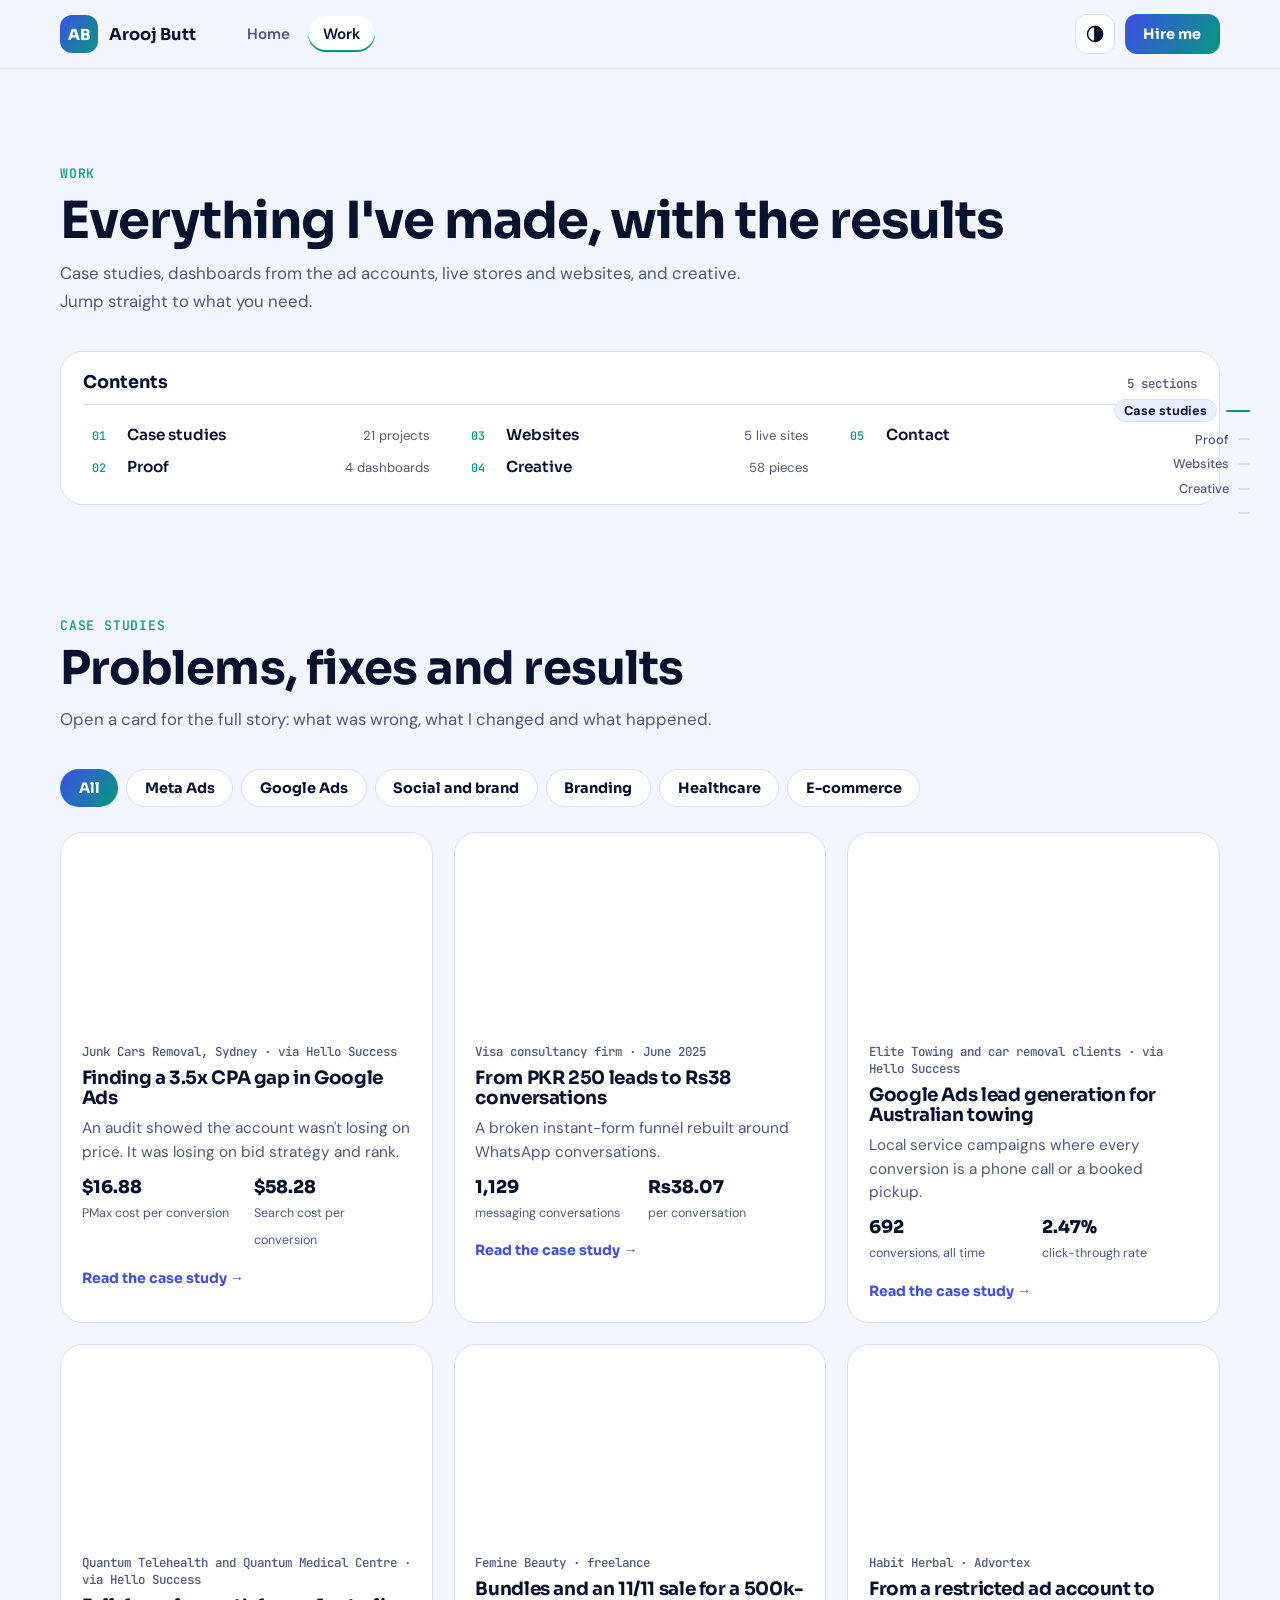
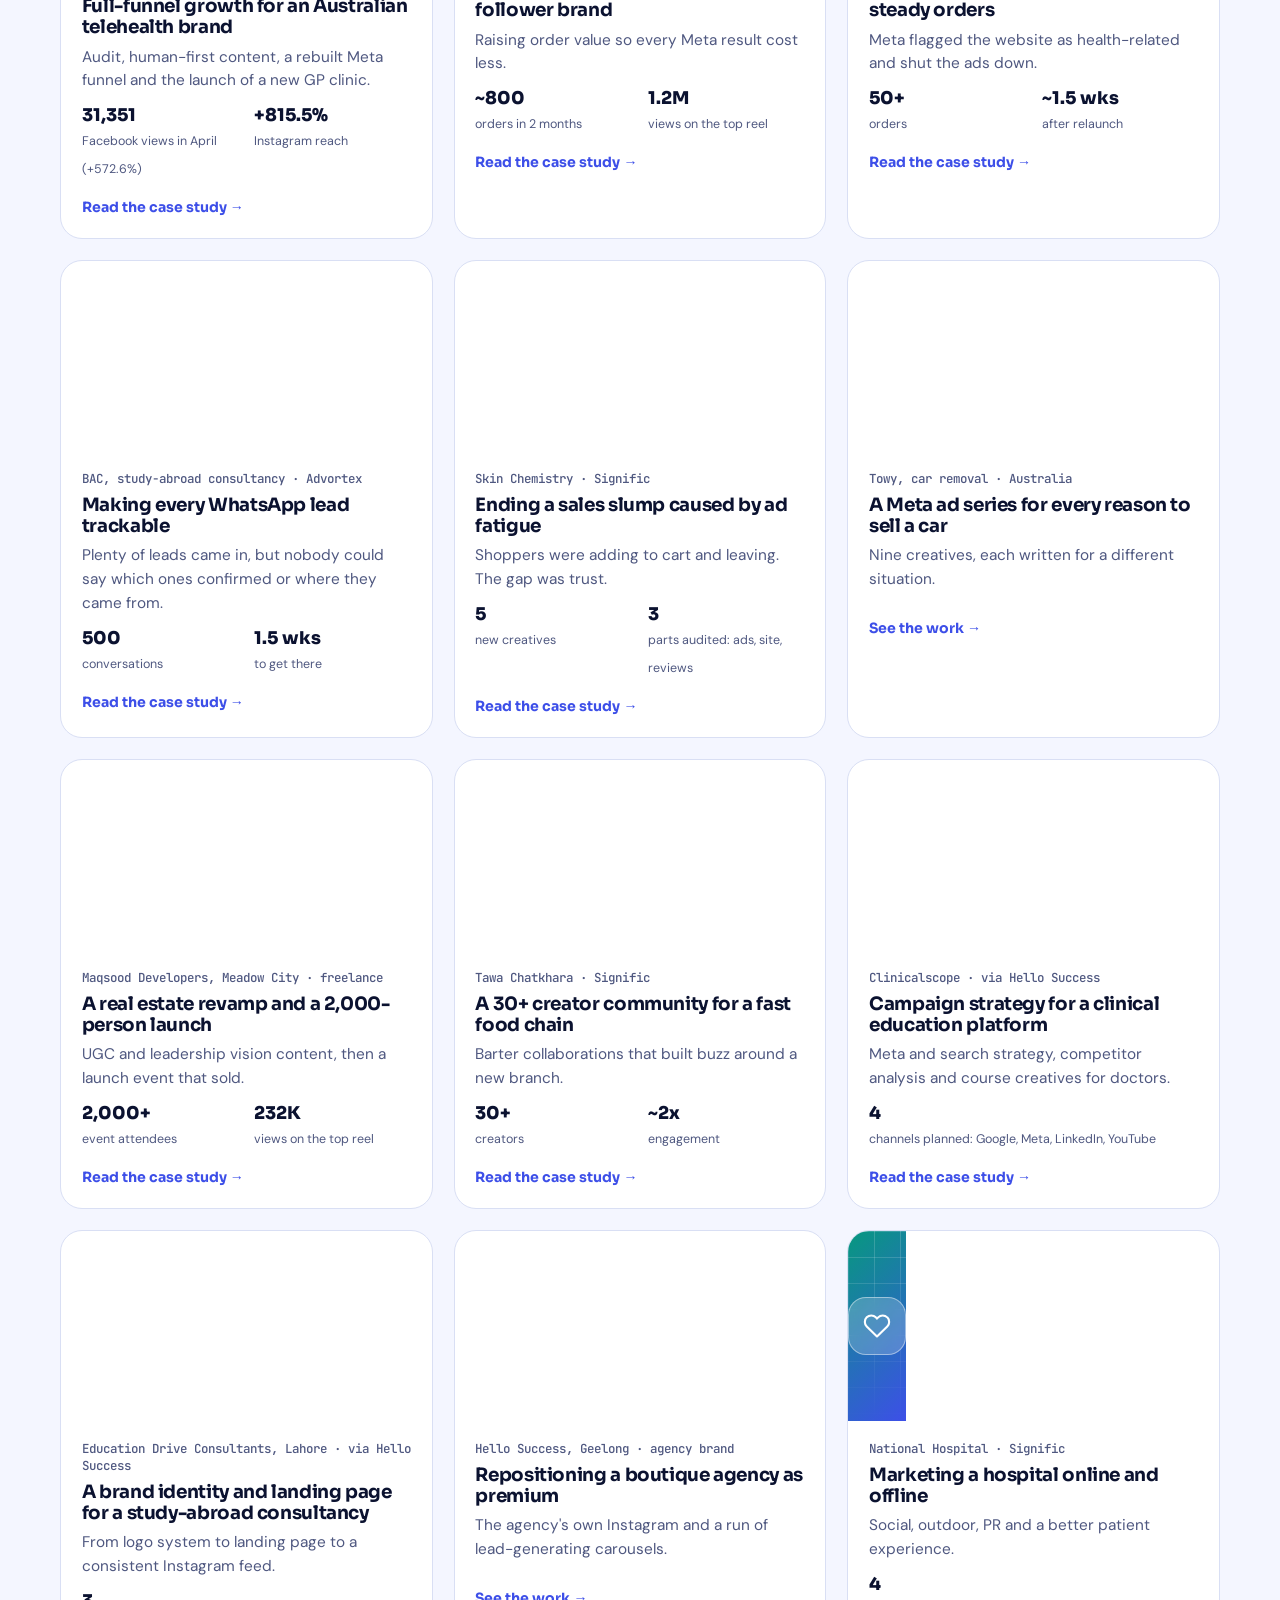
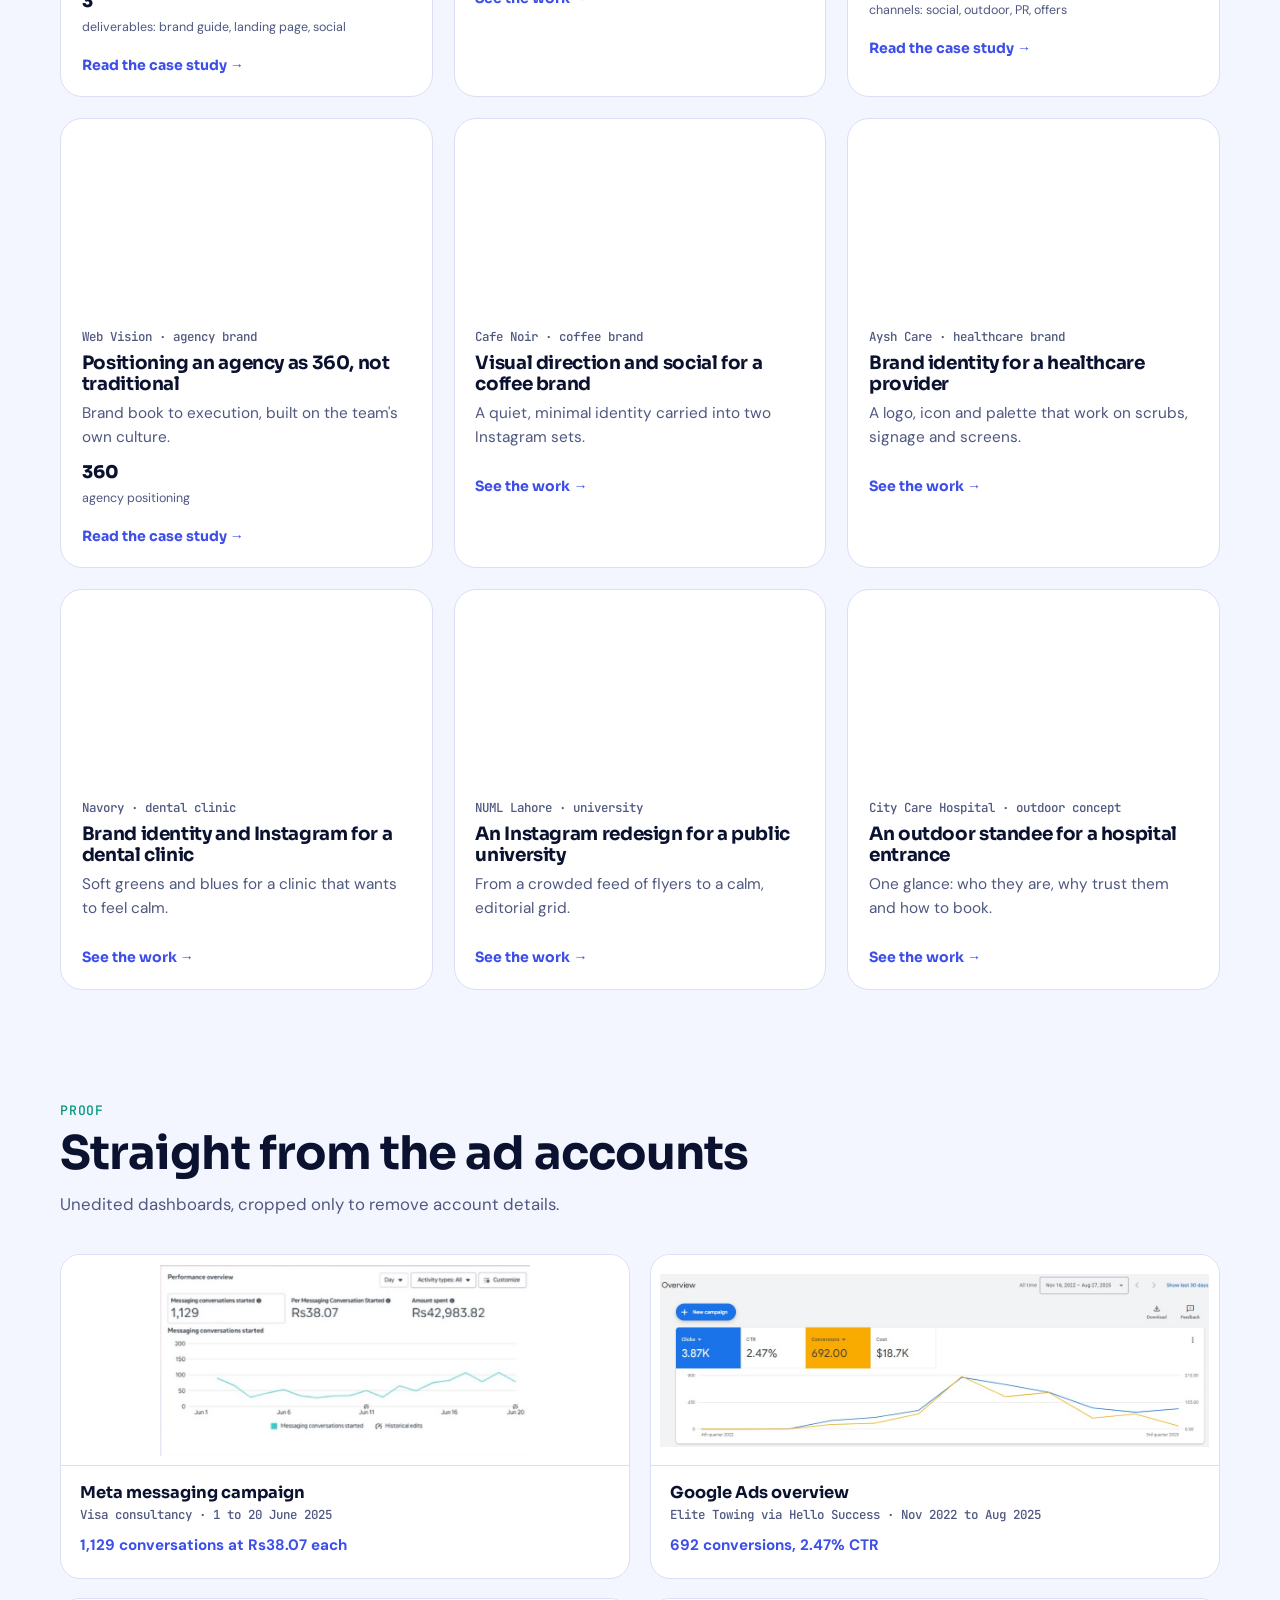
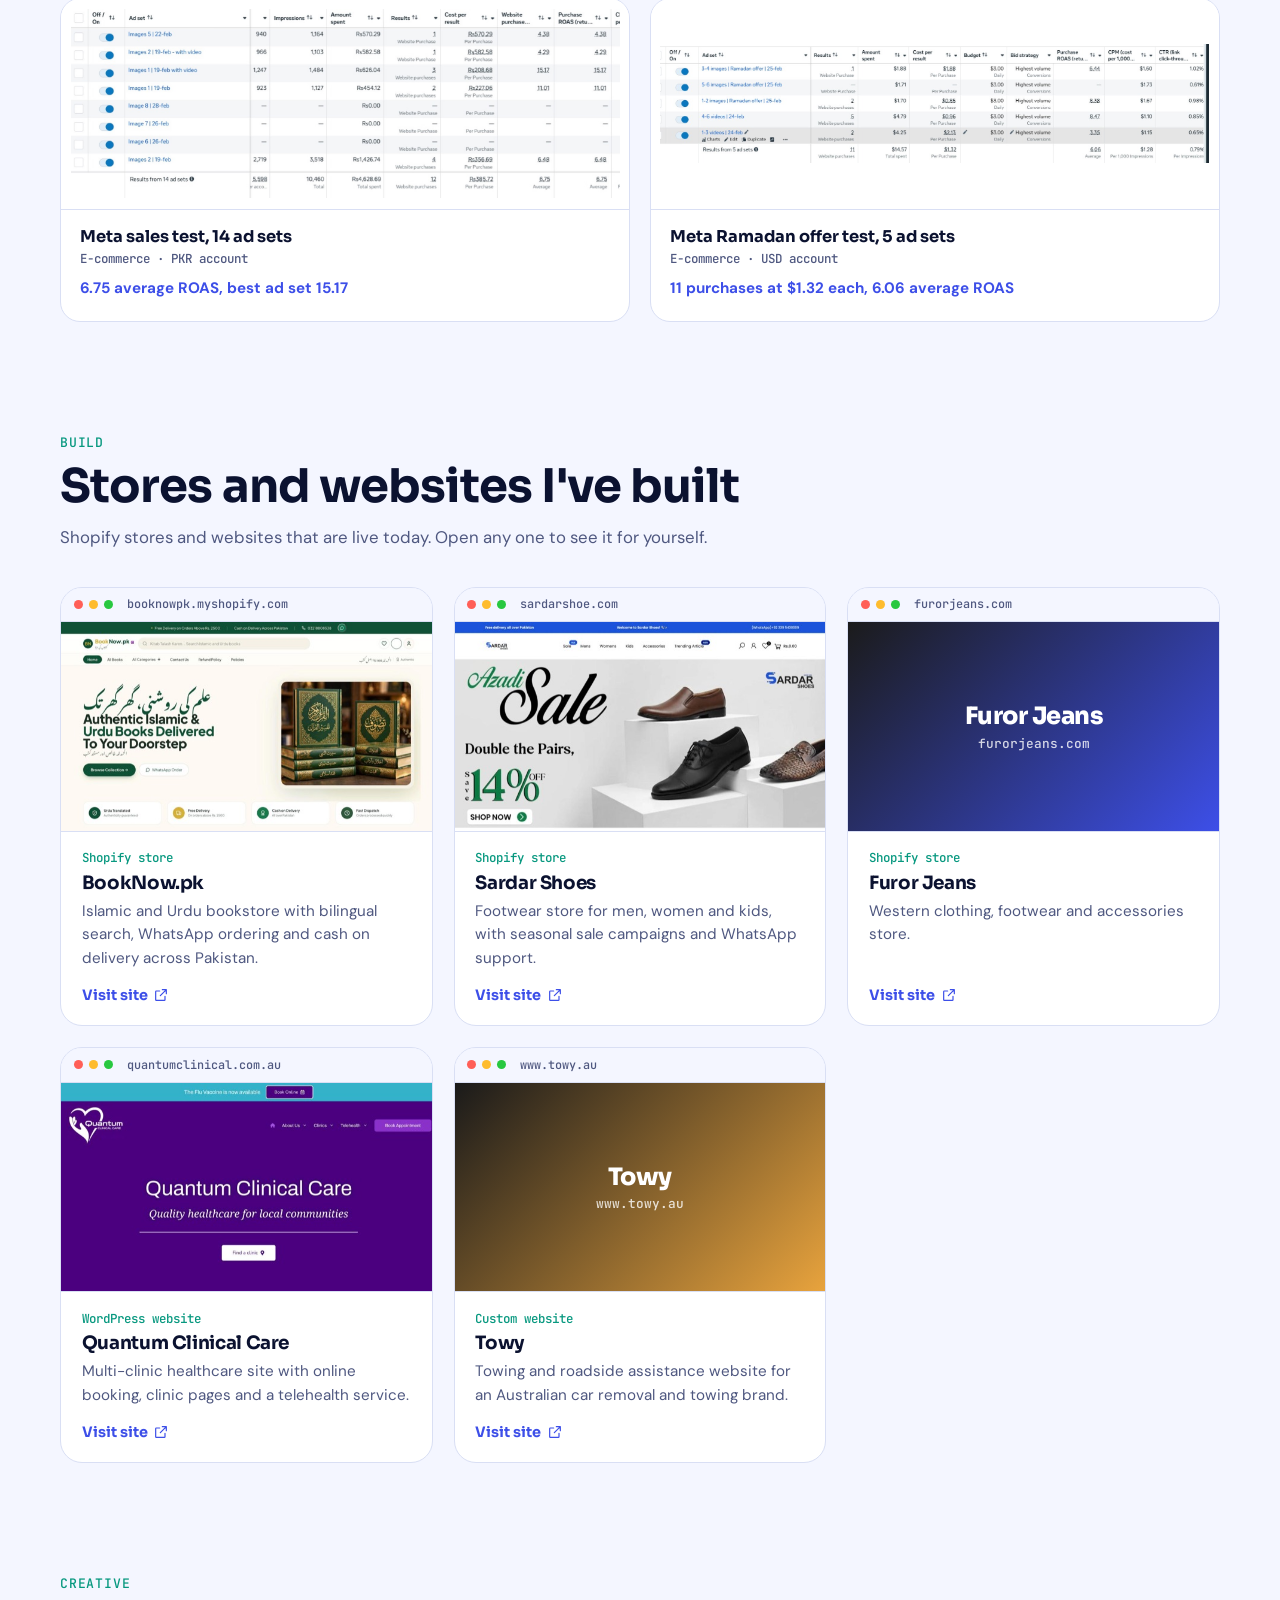
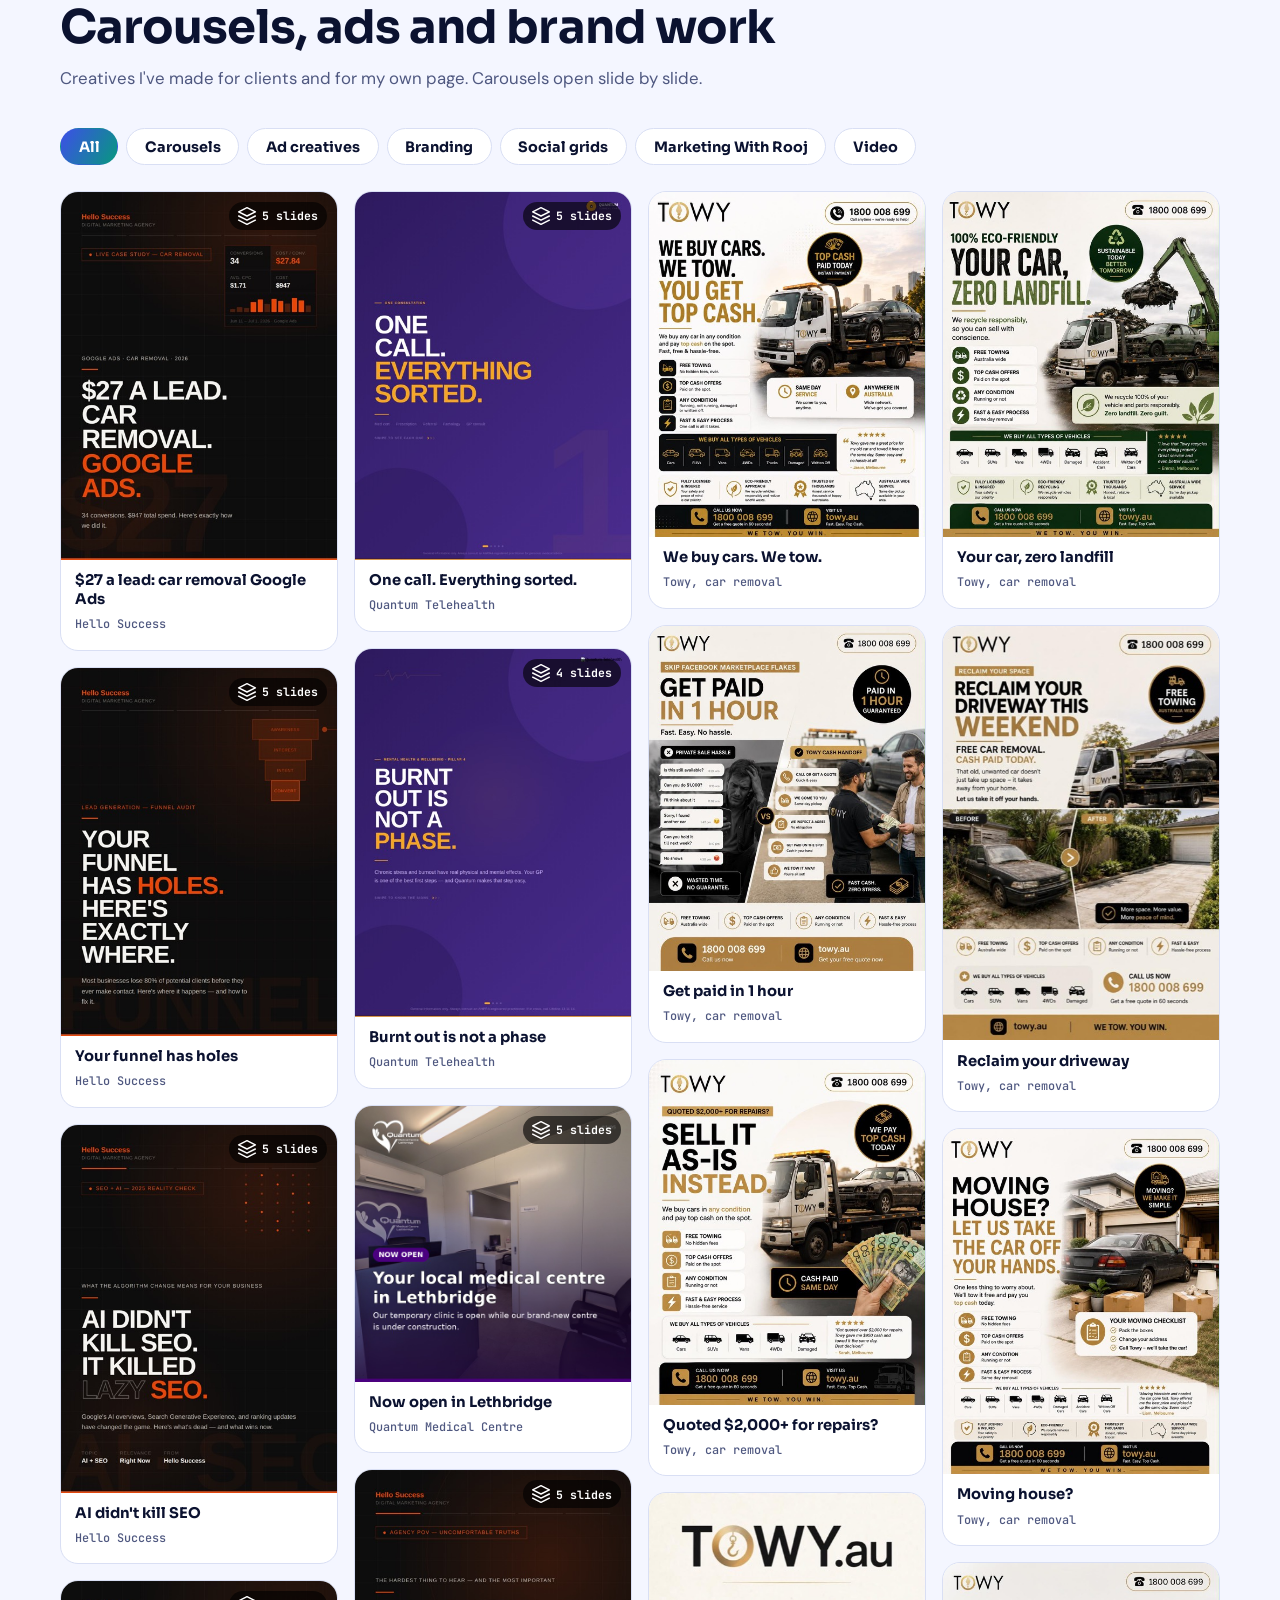
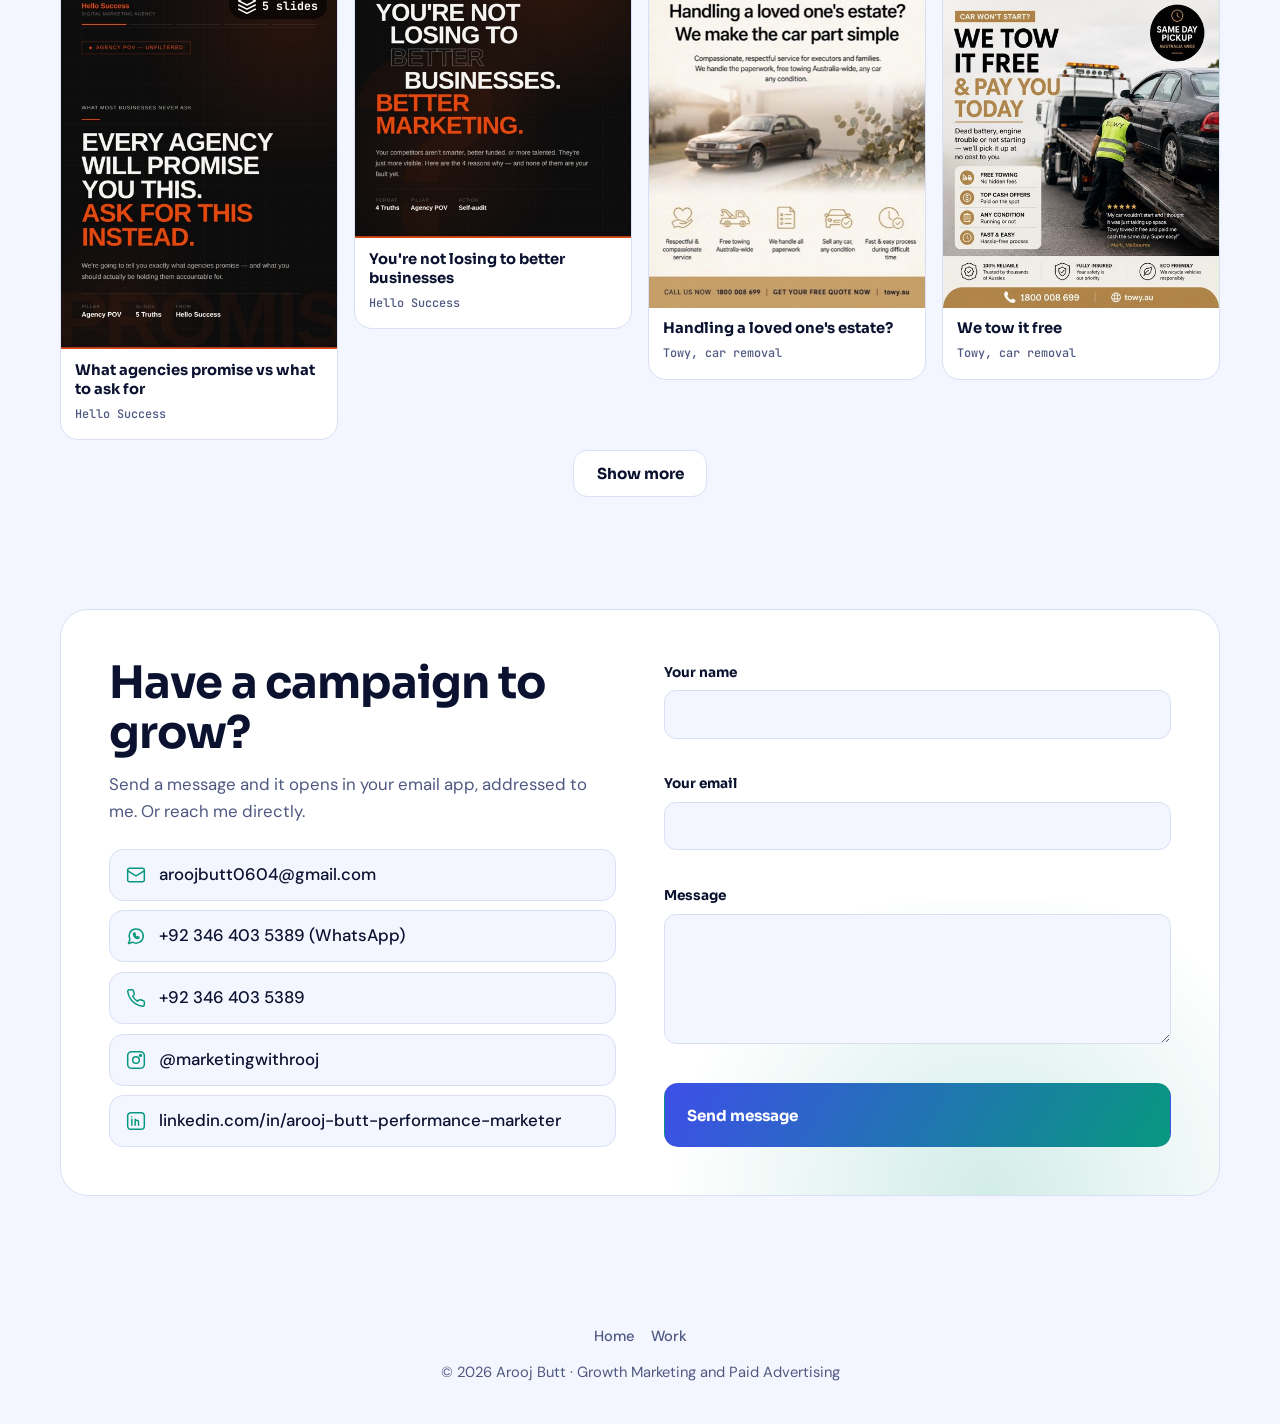
==== commit c026c8b2: "Split into Home and Work pages Home: intro, About and services, How I work, Experience, Leadership, " ====
--- a/work.html
+++ b/work.html
@@ -3,12 +3,12 @@
 <head>
 <meta charset="utf-8">
 <meta name="viewport" content="width=device-width, initial-scale=1, viewport-fit=cover">
-<title>Work and case studies | Arooj Butt</title>
-<meta name="description" content="Case studies from Arooj Butt: Meta Ads, Google Ads, WhatsApp funnels, e-commerce growth, social and brand work, with results straight from the ad accounts.">
+<title>Work | Arooj Butt</title>
+<meta name="description" content="Arooj Butt's work: case studies with results, ad account dashboards, Shopify stores and websites, and creative from carousels to brand identities.">
 <meta name="author" content="Arooj Butt">
 <meta property="og:type" content="website">
-<meta property="og:title" content="Work and case studies | Arooj Butt">
-<meta property="og:description" content="Case studies from Arooj Butt: Meta Ads, Google Ads, WhatsApp funnels, e-commerce growth, social and brand work, with results straight from the ad accounts.">
+<meta property="og:title" content="Work | Arooj Butt">
+<meta property="og:description" content="Arooj Butt's work: case studies with results, ad account dashboards, Shopify stores and websites, and creative from carousels to brand identities.">
 <meta property="og:image" content="assets/img/og-image.jpg">
 <meta name="twitter:card" content="summary_large_image">
 <meta name="theme-color" content="#3D4FE8">
@@ -16,17 +16,14 @@
 <link rel="preconnect" href="https://fonts.googleapis.com">
 <link rel="preconnect" href="https://fonts.gstatic.com" crossorigin>
 <link href="https://fonts.googleapis.com/css2?family=Sora:wght@500;600;700;800&family=DM+Sans:ital,opsz,wght@0,9..40,400;0,9..40,500;0,9..40,700&family=JetBrains+Mono:wght@400;500&display=swap" rel="stylesheet">
-<link rel="stylesheet" href="assets/css/style.css?v=11">
+<link rel="stylesheet" href="assets/css/style.css?v=15">
 </head>
 <body data-page="work">
 <a class="skip" href="#main">Skip to content</a>
 <header class="top">
   <div class="wrap nav">
-    <div class="nav-left">
-      <button class="icon-btn menu-btn" id="menuBtn" type="button" aria-controls="menu" aria-expanded="false" aria-label="Open menu"><svg class="i" viewBox="0 0 24 24"><path d="M4 6h16M4 12h16M4 18h10"/></svg></button>
-      <a class="logo" href="index.html"><i>AB</i><span>Arooj Butt</span></a>
-    </div>
-    <nav aria-label="Primary"><ul id="headNav"><li><a href="index.html">Home</a></li><li><a href="work.html" aria-current="page">Work</a></li><li><a href="websites.html">Websites</a></li><li><a href="creative.html">Creative</a></li><li><a href="about.html">About</a></li></ul></nav>
+    <a class="logo" href="index.html"><i>AB</i><span>Arooj Butt</span></a>
+    <nav class="pages" aria-label="Pages"><a href="index.html">Home</a><a href="work.html" aria-current="page">Work</a></nav>
     <div class="tools">
       <button class="icon-btn" id="themeBtn" type="button" aria-label="Switch colour theme"><svg class="i" viewBox="0 0 24 24"><circle cx="12" cy="12" r="9"/><path d="M12 3v18"/><path d="M12 3a9 9 0 0 1 0 18z" fill="currentColor"/></svg></button>
       <a class="btn primary sm" href="#contact">Hire me</a>
@@ -34,17 +31,22 @@
   </div>
 </header>
 
-<aside class="toc" id="menu" aria-label="Menu">
-  <div class="toc-head"><b>Menu</b><button type="button" id="menuClose">close</button></div>
-  <nav><ol class="menu-list"><li><a href="index.html">Home</a></li><li><a href="work.html" aria-current="page">Work</a></li><li><a href="websites.html">Websites</a></li><li><a href="creative.html">Creative</a></li><li><a href="about.html">About</a></li></ol></nav>
-</aside>
-<div class="toc-backdrop" id="menuBackdrop" hidden></div>
-<nav class="rail" id="rail" aria-label="Sections on this page"></nav>
+<nav class="secnav" id="secnav" aria-label="Sections"></nav>
+<button class="secpill" id="secpill" type="button" aria-controls="secsheet" aria-expanded="false" hidden></button>
+<div class="secsheet" id="secsheet" role="dialog" aria-label="All sections" hidden><div class="toc-head"><b>Jump to</b><button type="button" id="secsheetClose">close</button></div><ol></ol></div>
+<div class="toc-backdrop" id="secBackdrop" hidden></div>
 
 <main id="main">
-<section class="s" id="work" data-label="Case studies">
+<section class="s work-intro" aria-label="Work overview">
   <div class="wrap">
-    <div class="head"><span class="eyebrow">Case studies</span><h1>Problems, fixes and results</h1><p>Open a card for the full story: what was wrong, what I changed and what happened.</p></div>
+    <div class="head"><span class="eyebrow">Work</span><h1>Everything I've made, with the results</h1><p>Case studies, dashboards from the ad accounts, live stores and websites, and creative. Jump straight to what you need.</p></div>
+    <nav class="toc-box" id="tocBox" aria-label="Contents"></nav>
+  </div>
+</section>
+
+<section class="s" id="work" data-label="Case studies" style="padding-top:1rem">
+  <div class="wrap">
+    <div class="head"><span class="eyebrow">Case studies</span><h2>Problems, fixes and results</h2><p>Open a card for the full story: what was wrong, what I changed and what happened.</p></div>
     <div class="filters" id="caseFilters" role="group" aria-label="Filter case studies"></div>
     <div class="grid" id="cases"></div>
   </div>
@@ -57,10 +59,19 @@
   </div>
 </section>
 
-<section class="s" id="strategy" data-label="Audits and plans" style="padding-top:1rem">
+<section class="s" id="websites" data-label="Websites" style="padding-top:1rem">
   <div class="wrap">
-    <div class="head"><span class="eyebrow">Strategy</span><h2>Audits and plans</h2><p>Strategy documents written for clients. Details stay confidential, so here's what each one covered.</p></div>
-    <div class="grid svc" id="strategyGrid"></div>
+    <div class="head"><span class="eyebrow">Build</span><h2>Stores and websites I've built</h2><p>Shopify stores and websites that are live today. Open any one to see it for yourself.</p></div>
+    <div class="grid" id="sitesGrid"></div>
+  </div>
+</section>
+
+<section class="s" id="gallery" data-label="Creative" style="padding-top:1rem">
+  <div class="wrap">
+    <div class="head"><span class="eyebrow">Creative</span><h2>Carousels, ads and brand work</h2><p>Creatives I've made for clients and for my own page. Carousels open slide by slide.</p></div>
+    <div class="filters" id="galFilters" role="group" aria-label="Filter creative work"></div>
+    <div class="gallery" id="galleryGrid"></div>
+    <div class="more-wrap"><button class="btn" id="galMore" type="button">Show more</button></div>
   </div>
 </section>
 
@@ -82,7 +93,7 @@
   </div>
 </section>
 </main>
-<footer class="f"><div class="wrap"><nav class="f-links" aria-label="Footer"><a href="index.html">Home</a> · <a href="work.html">Work</a> · <a href="websites.html">Websites</a> · <a href="creative.html">Creative</a> · <a href="about.html">About</a></nav>© <span id="year"></span> Arooj Butt · Growth Marketing and Paid Advertising</div></footer>
+<footer class="f"><div class="wrap"><nav class="f-links" aria-label="Footer"><a href="index.html">Home</a><a href="work.html" aria-current="page">Work</a></nav>© <span id="year"></span> Arooj Butt · Growth Marketing and Paid Advertising</div></footer>
 
 <dialog id="caseModal" aria-labelledby="mTitle"><div id="caseBody"></div></dialog>
 
@@ -95,7 +106,7 @@
 </dialog>
 
 <noscript><p style="text-align:center;padding:2rem">This portfolio needs JavaScript to show its work. Email <a href="mailto:aroojbutt0604@gmail.com">aroojbutt0604@gmail.com</a>.</p></noscript>
-<script src="assets/js/content.js?v=11"></script>
-<script src="assets/js/main.js?v=11"></script>
+<script src="assets/js/content.js?v=15"></script>
+<script src="assets/js/main.js?v=15"></script>
 </body>
 </html>
--- a/assets/css/style.css
+++ b/assets/css/style.css
@@ -416,7 +416,7 @@
 .svc-ico{flex:none;width:40px;height:40px;border-radius:12px;display:grid;place-items:center;background:color-mix(in srgb,var(--c) 15%,transparent)}
 .svc-ico i{display:block;width:21px;height:21px;background:var(--c);-webkit-mask-position:center;mask-position:center;-webkit-mask-size:contain;mask-size:contain;-webkit-mask-repeat:no-repeat;mask-repeat:no-repeat}
 .svc-item b{display:block;font:700 .95rem var(--display);color:var(--ink);line-height:1.3}
-.svc-item span{display:block;font-size:.84rem;color:var(--muted);line-height:1.4;margin-top:.15rem}
+.svc-item div>span{display:block;font-size:.84rem;color:var(--muted);line-height:1.4;margin-top:.15rem}
 @media (max-width:620px){.svc-list{grid-template-columns:1fr}}
 
 /* right-edge section rail */
@@ -448,3 +448,66 @@
 .f-links{display:flex;flex-wrap:wrap;justify-content:center;gap:.4rem 1rem;margin-bottom:.7rem}
 .f-links a{color:var(--muted);text-decoration:none;font-weight:500}
 .f-links a:hover{color:var(--ink)}
+
+/* section navigator: right-edge ticks (desktop) */
+.secnav{position:fixed;right:16px;top:50%;transform:translateY(-50%);z-index:16;display:none;flex-direction:column;align-items:flex-end;gap:.3rem}
+.secnav-count{font:500 .72rem var(--mono);color:var(--muted);padding:0 .55rem;opacity:0;transition:opacity .15s}
+.secnav-count b{color:var(--ink);font-weight:500}
+.secnav ol{list-style:none;margin:0;padding:.45rem .35rem;display:flex;flex-direction:column;align-items:stretch;gap:1px;border-radius:16px;border:1px solid transparent;transition:background .2s,border-color .2s,box-shadow .2s}
+.secnav a{display:flex;align-items:center;justify-content:flex-end;gap:.6rem;padding:.26rem .45rem;border-radius:8px;text-decoration:none;color:var(--muted);font:500 .8rem var(--body);line-height:1.2}
+.secnav .tick{flex:none;width:12px;height:2px;border-radius:2px;background:var(--line);transition:width .2s,background .2s}
+.secnav a.done .tick{background:color-mix(in srgb,var(--muted) 60%,transparent)}
+.secnav a.active .tick{width:24px;background:var(--a2)}
+.secnav .lbl{white-space:nowrap;opacity:0;transform:translateX(6px);transition:opacity .15s,transform .15s;pointer-events:none}
+.secnav a.active .lbl{opacity:1;transform:none;color:var(--ink);font-weight:700;background:var(--bg2);border:1px solid var(--line);padding:.18rem .55rem;border-radius:999px;box-shadow:var(--shadow)}
+.secnav:hover ol,.secnav:focus-within ol{background:var(--bg2);border-color:var(--line);box-shadow:var(--shadow)}
+.secnav:hover .secnav-count,.secnav:focus-within .secnav-count{opacity:1}
+.secnav:hover .lbl,.secnav:focus-within .lbl{opacity:1;transform:none;pointer-events:auto}
+.secnav:hover a.active .lbl,.secnav:focus-within a.active .lbl{background:none;border-color:transparent;box-shadow:none;padding:0}
+.secnav a:hover{color:var(--ink);background:var(--card)}
+.secnav a:hover .tick{background:var(--a1);width:18px}
+@media (min-width:1280px){.secnav{display:flex}}
+
+/* section navigator: bottom pill + sheet (narrow screens) */
+.secpill{position:fixed;left:50%;bottom:calc(14px + env(safe-area-inset-bottom,0px));transform:translateX(-50%);z-index:19;display:flex;align-items:center;gap:.55rem;max-width:calc(100% - 2rem);padding:.6rem .95rem;border-radius:999px;border:1px solid var(--line);background:var(--bg2);color:var(--ink);font:600 .9rem var(--display);box-shadow:var(--shadow);cursor:pointer}
+.secpill[hidden]{display:none}
+.secpill .dot{width:8px;height:8px;border-radius:50%;background:var(--a2);box-shadow:0 0 0 4px var(--mark);flex:none}
+.secpill .lbl{white-space:nowrap;overflow:hidden;text-overflow:ellipsis}
+.secpill .cnt{font:500 .75rem var(--mono);color:var(--muted)}
+.secpill svg.i{width:16px;height:16px;color:var(--muted)}
+.secsheet{position:fixed;left:50%;bottom:calc(12px + env(safe-area-inset-bottom,0px));transform:translateX(-50%);z-index:21;width:min(420px,calc(100% - 1.5rem));max-height:70vh;overflow-y:auto;padding:1rem .8rem 1.1rem;border-radius:20px;border:1px solid var(--line);background:var(--bg);box-shadow:var(--shadow)}
+.secsheet[hidden]{display:none}
+.secsheet ol{list-style:none;margin:0;padding:0}
+.secsheet a{display:flex;gap:.7rem;align-items:baseline;padding:.55rem .6rem;border-radius:10px;color:var(--muted);text-decoration:none;font:600 .98rem var(--display)}
+.secsheet a .n{font:500 .74rem var(--mono);opacity:.7;min-width:1.6rem}
+.secsheet a.active{color:var(--ink);background:var(--card);box-shadow:inset 3px 0 0 var(--a2)}
+#secBackdrop{z-index:20}
+@media (min-width:1280px){.secpill,.secsheet{display:none!important}}
+@media (prefers-reduced-motion:reduce){.secnav .tick,.secnav .lbl,.secnav ol{transition:none}}
+
+/* contents box near the top of the page */
+.toc-box{background:var(--card);border:1px solid var(--line);border-radius:22px;padding:1.2rem 1.4rem 1.3rem}
+.toc-box-head{display:flex;align-items:baseline;justify-content:space-between;gap:1rem;margin-bottom:.8rem;padding-bottom:.7rem;border-bottom:1px solid var(--line)}
+.toc-box-head b{font:700 1.1rem var(--display)}
+.toc-box-head span{font:500 .78rem var(--mono);color:var(--muted)}
+.toc-box ol{list-style:none;margin:0;padding:0;columns:3 210px;column-gap:1.5rem}
+.toc-box li{break-inside:avoid}
+.toc-box a{display:flex;gap:.7rem;align-items:baseline;padding:.42rem .55rem;border-radius:10px;color:var(--ink);text-decoration:none;font:600 .95rem var(--display)}
+.toc-box a .n{font:500 .74rem var(--mono);color:var(--a2);min-width:1.5rem}
+.toc-box a small{font:400 .82rem var(--body);color:var(--muted);margin-left:auto;white-space:nowrap}
+.toc-box a:hover{background:var(--bg2)}
+.toc-box a:hover .n{color:var(--a1)}
+
+/* About: services sit under the text; the portrait column sticks so neither side leaves a gap */
+@media (min-width:961px){.about-side{position:sticky;top:90px}}
+.about .svc-head{margin-top:1.8rem}
+
+/* two-page header */
+.pages{display:flex;gap:.2rem;margin-right:auto;margin-left:1.2rem}
+.pages a{color:var(--muted);text-decoration:none;font:600 .95rem var(--body);padding:.5rem .95rem;border-radius:999px}
+.pages a:hover{color:var(--ink);background:var(--card)}
+.pages a[aria-current="page"]{color:var(--ink);background:var(--card);box-shadow:inset 0 -2px 0 var(--a2)}
+@media (max-width:480px){.logo span{display:none}.pages{margin-left:.6rem}.pages a{padding:.45rem .7rem}}
+.featured-proof{margin-top:1.4rem}
+#featured .more-wrap{margin-top:1.6rem}
+.work-intro{padding-bottom:1rem}
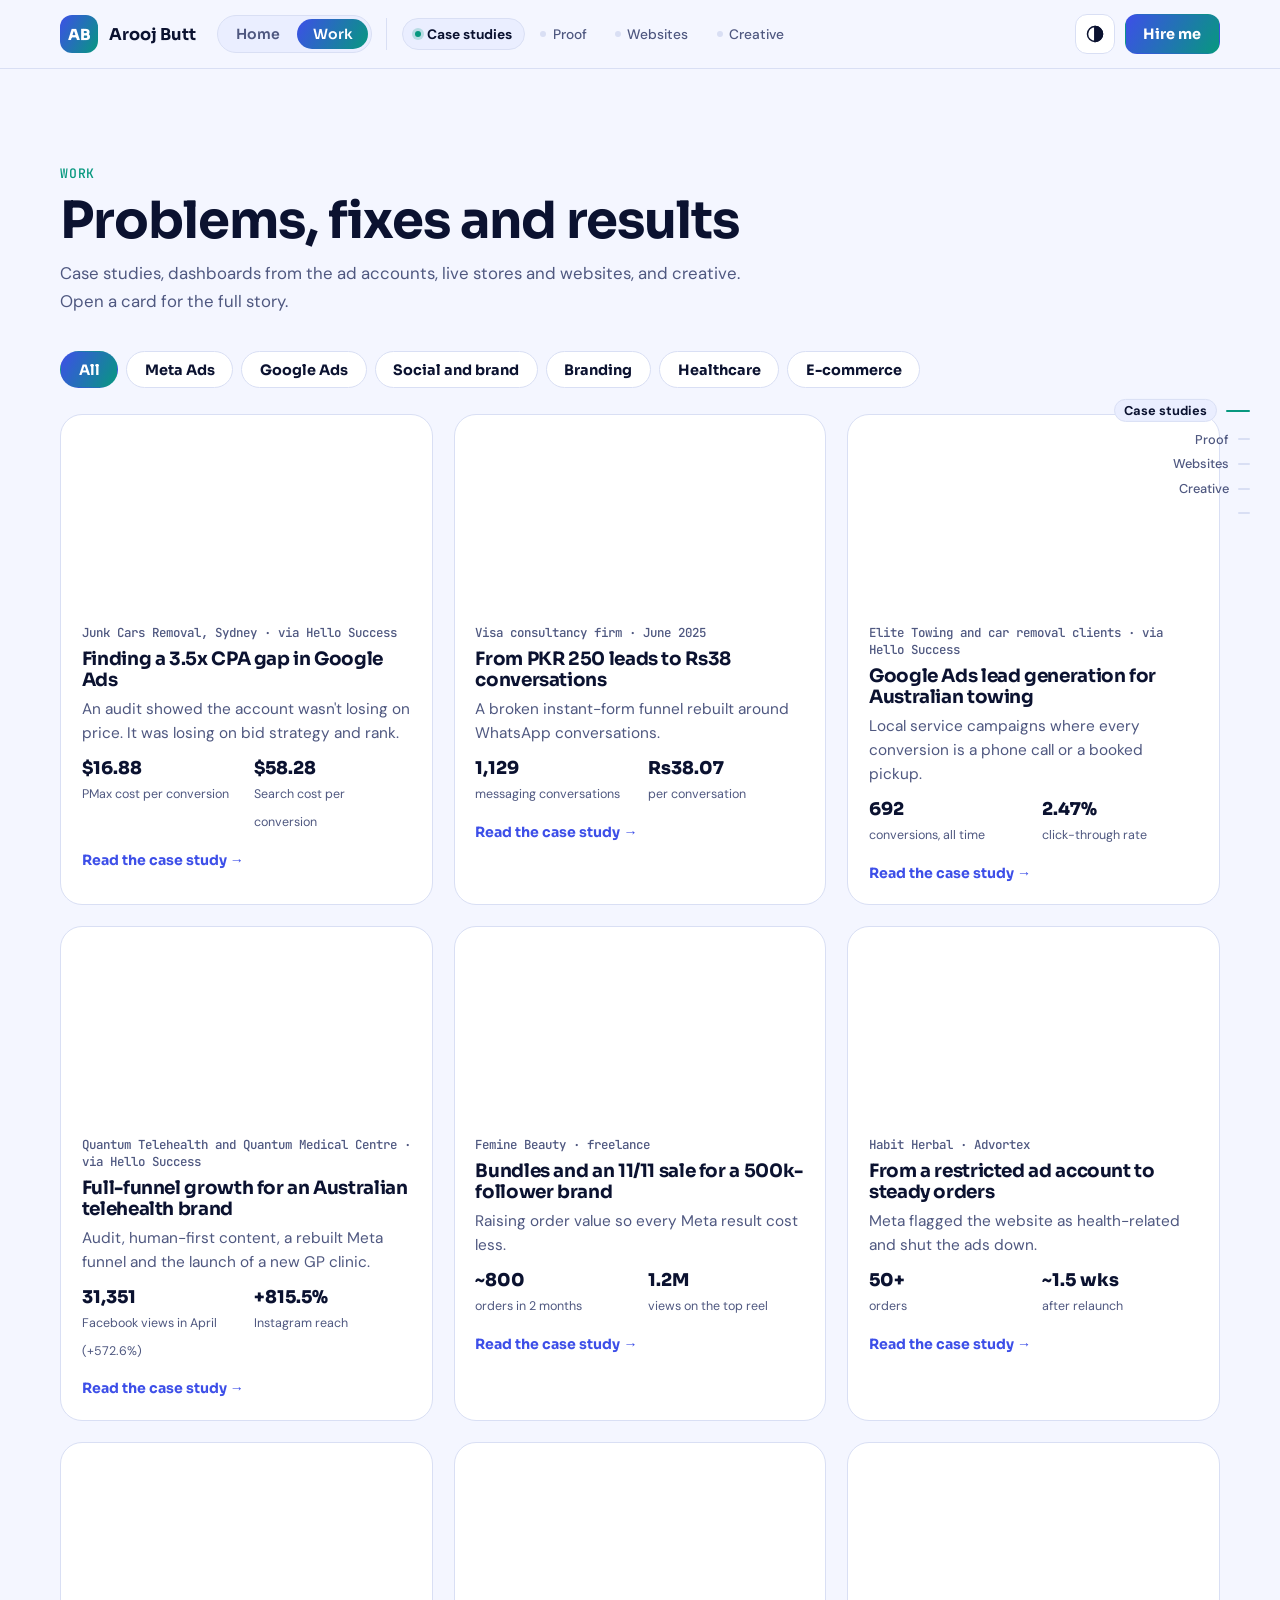
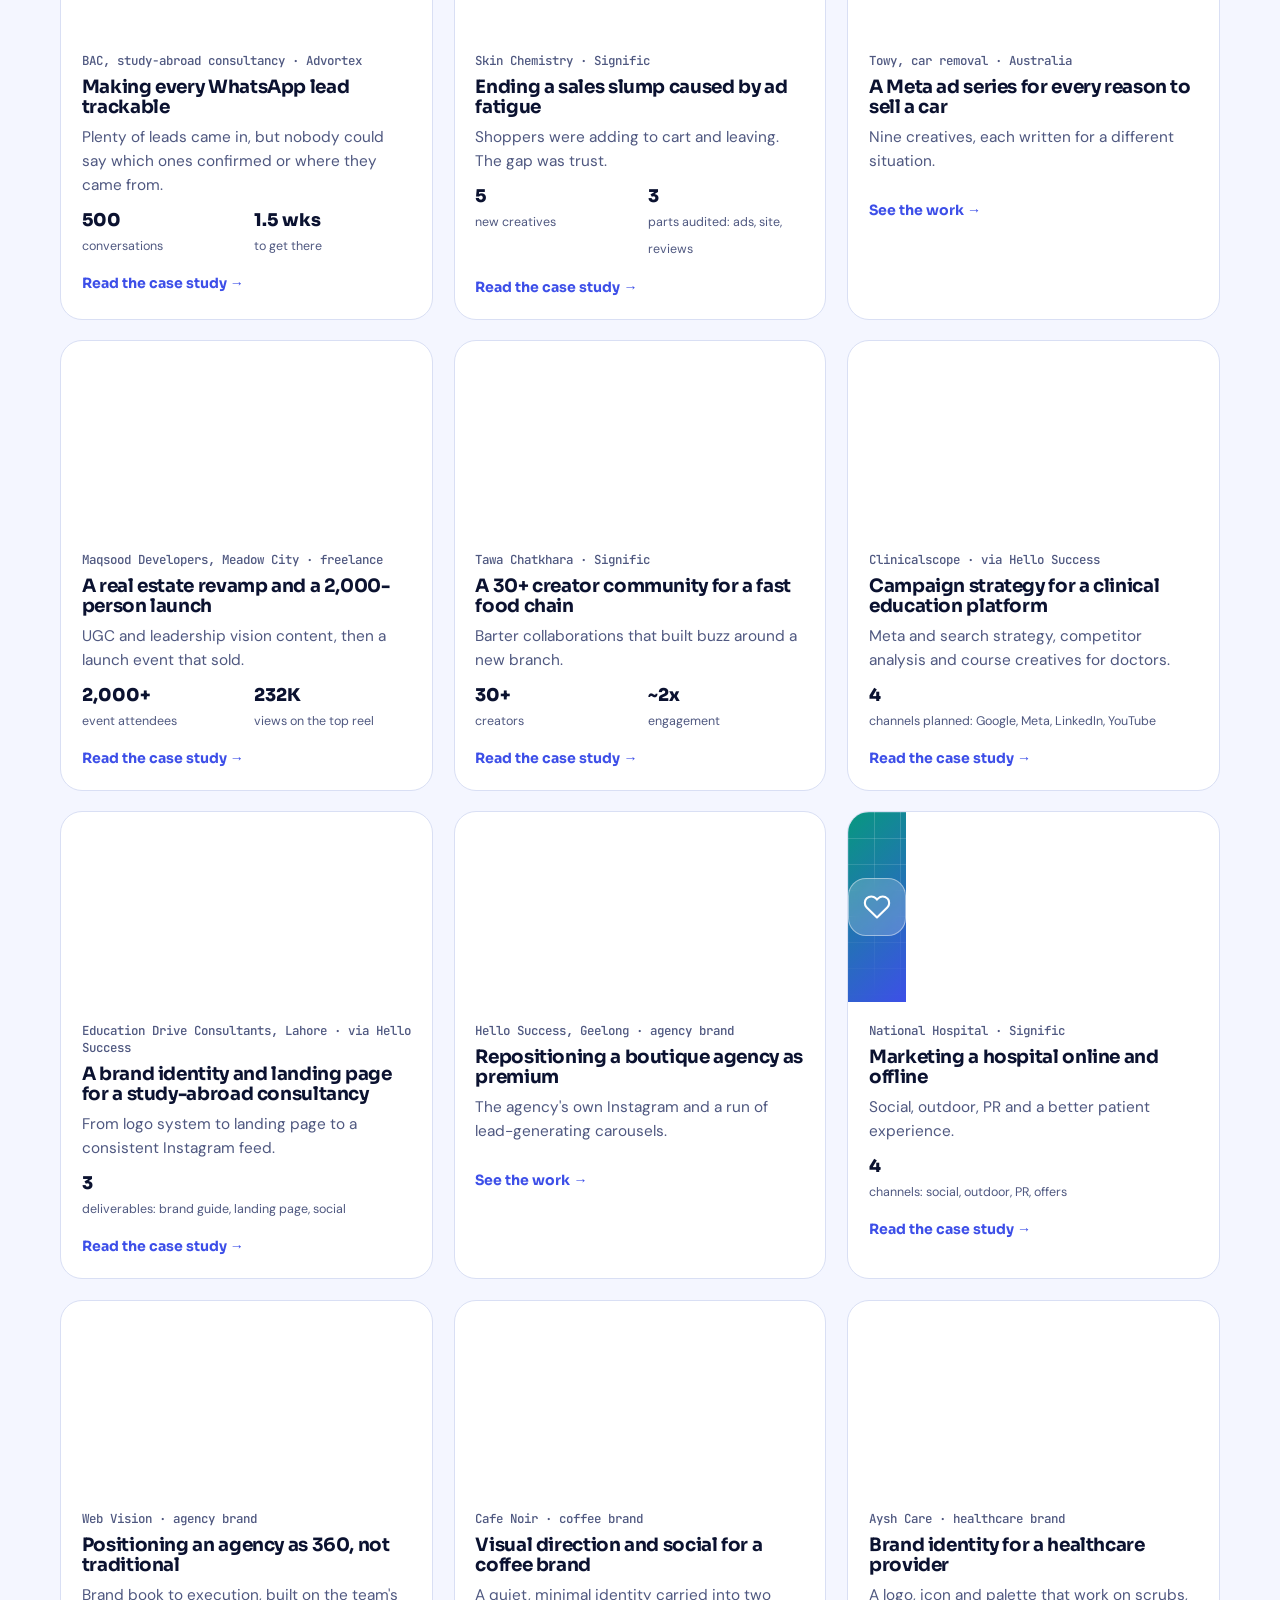
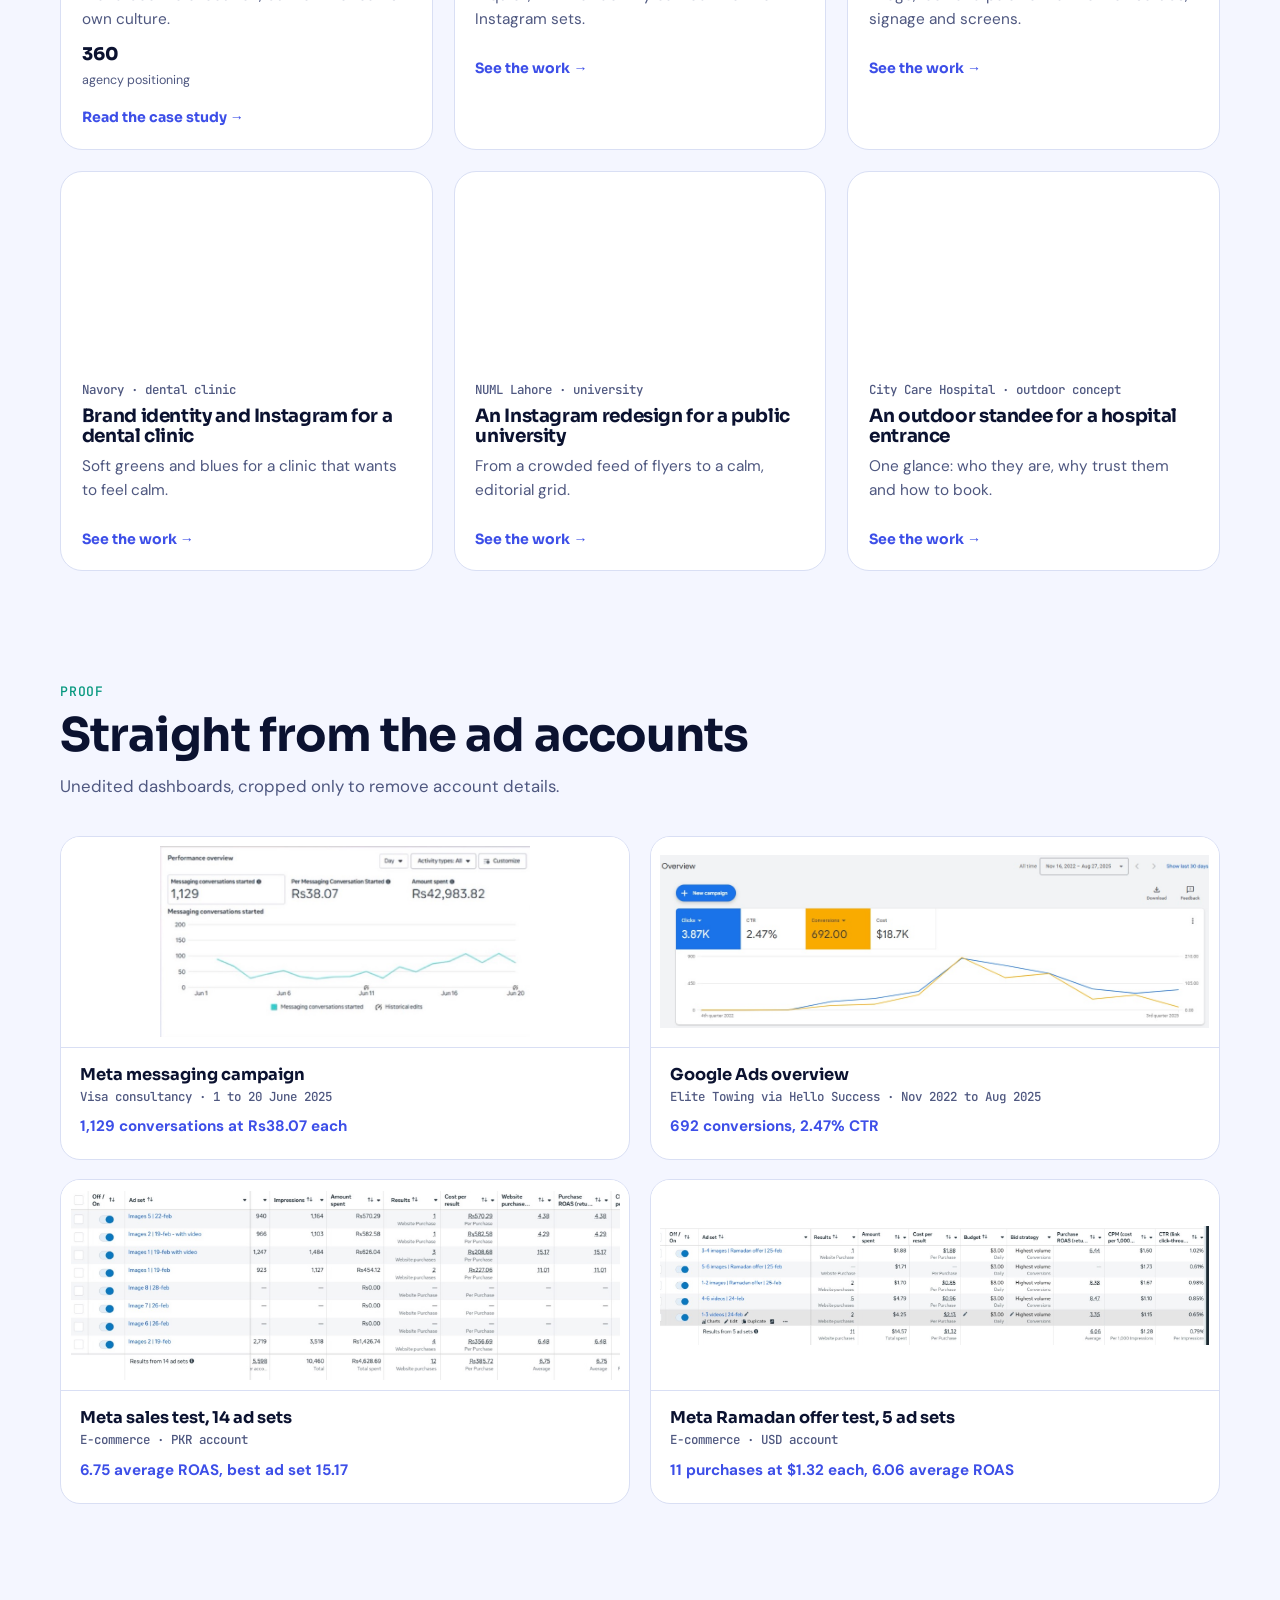
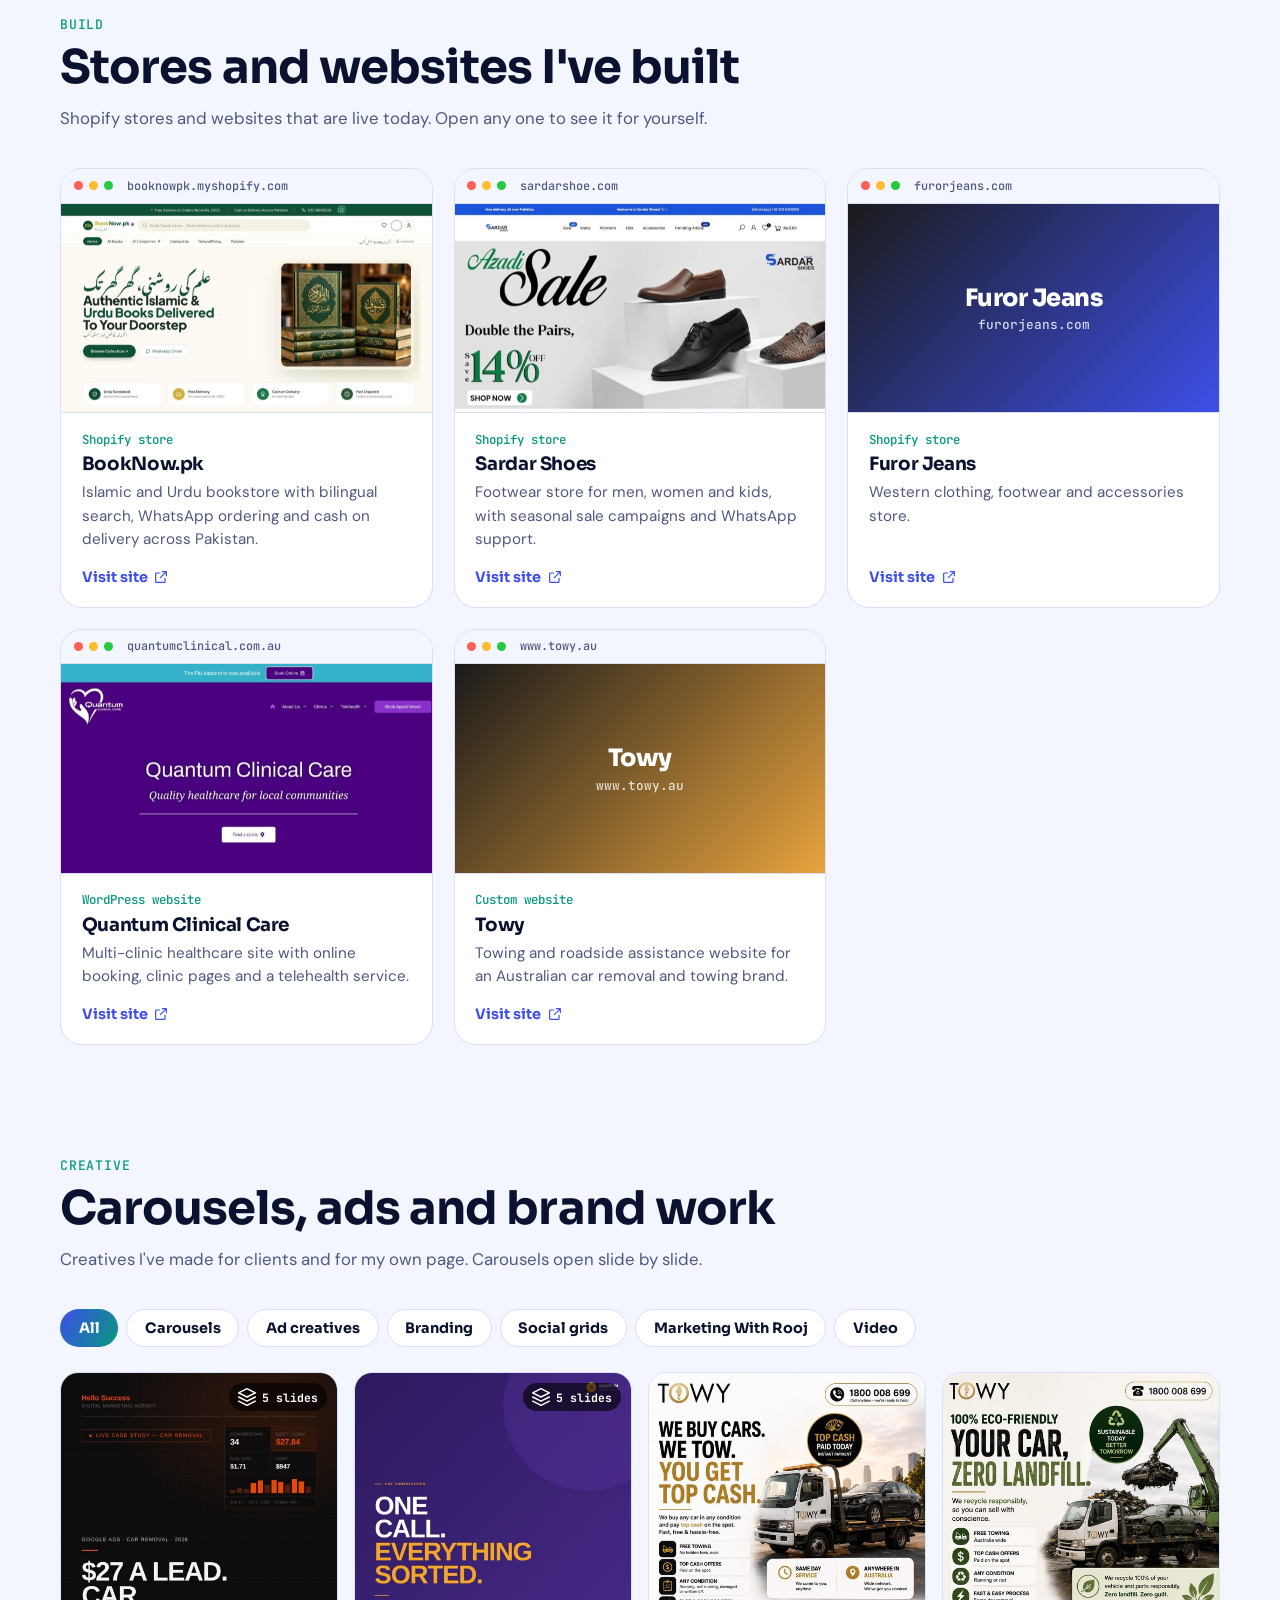
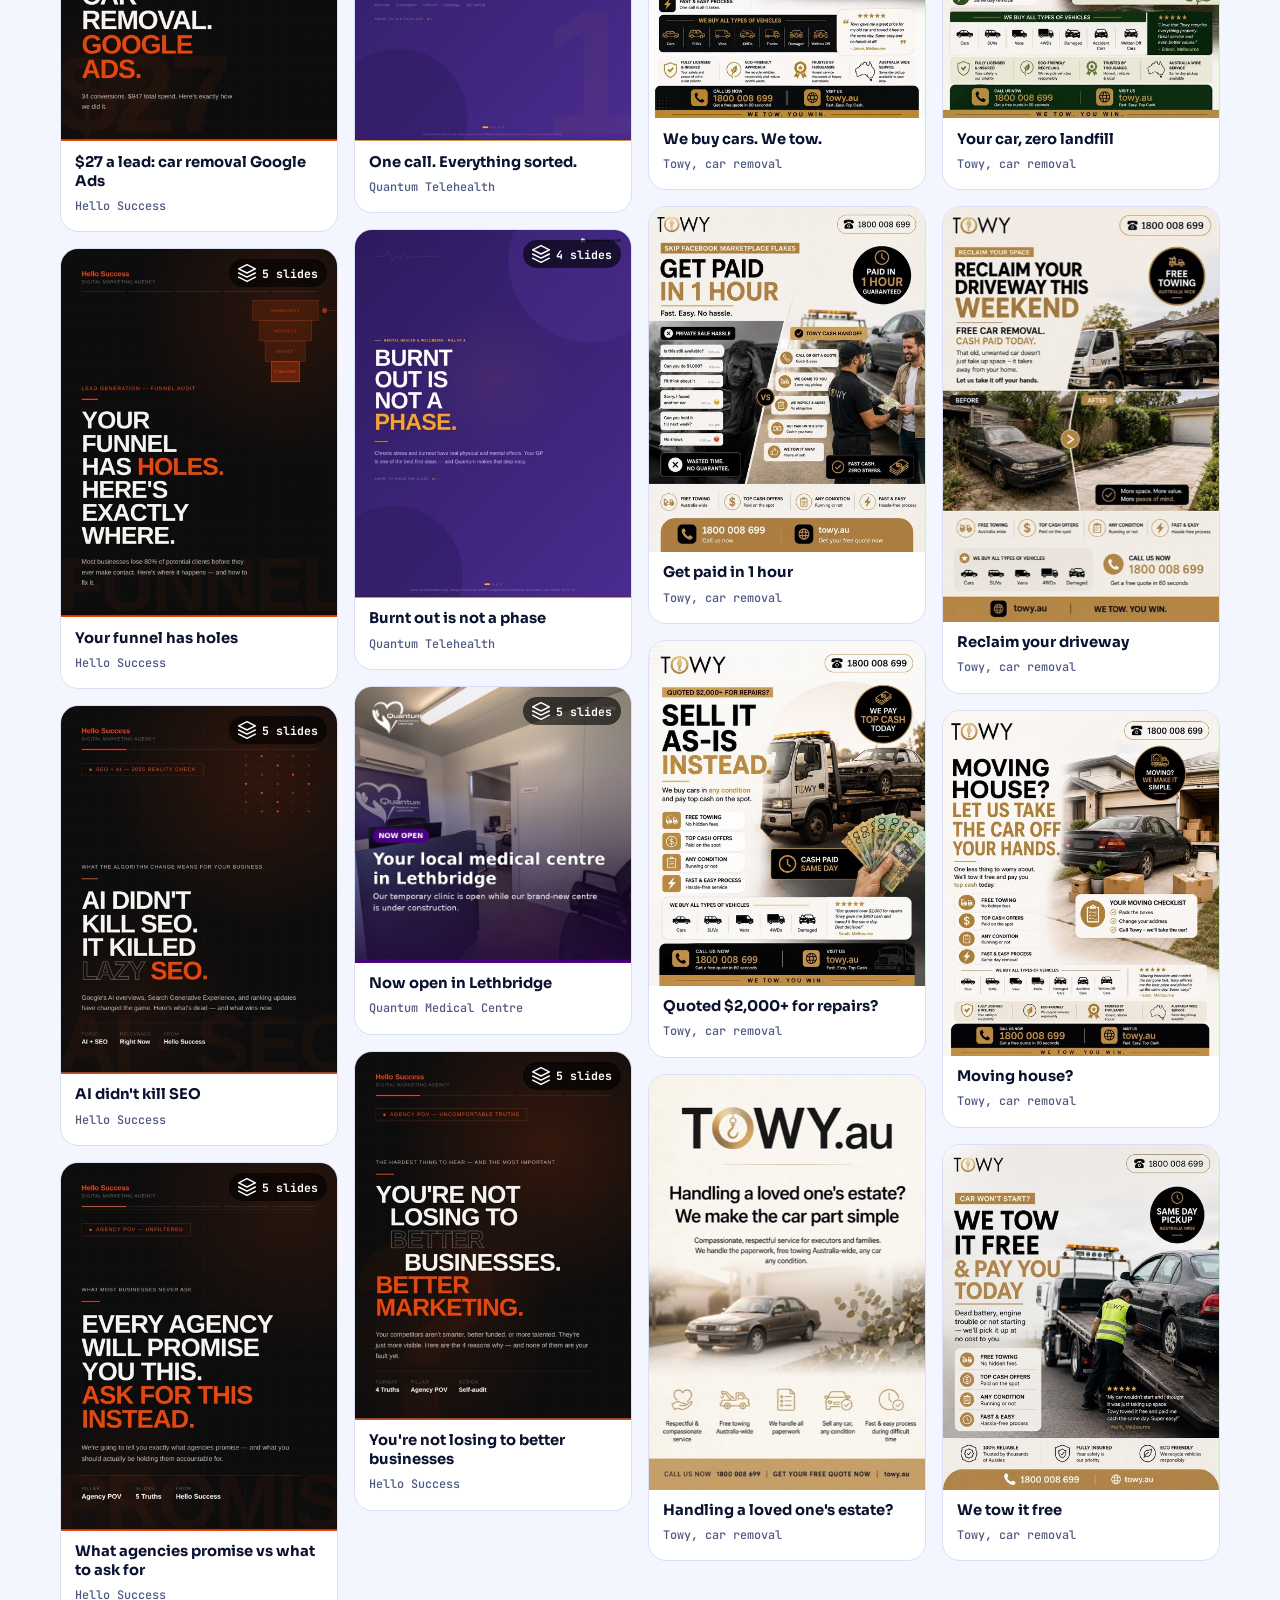
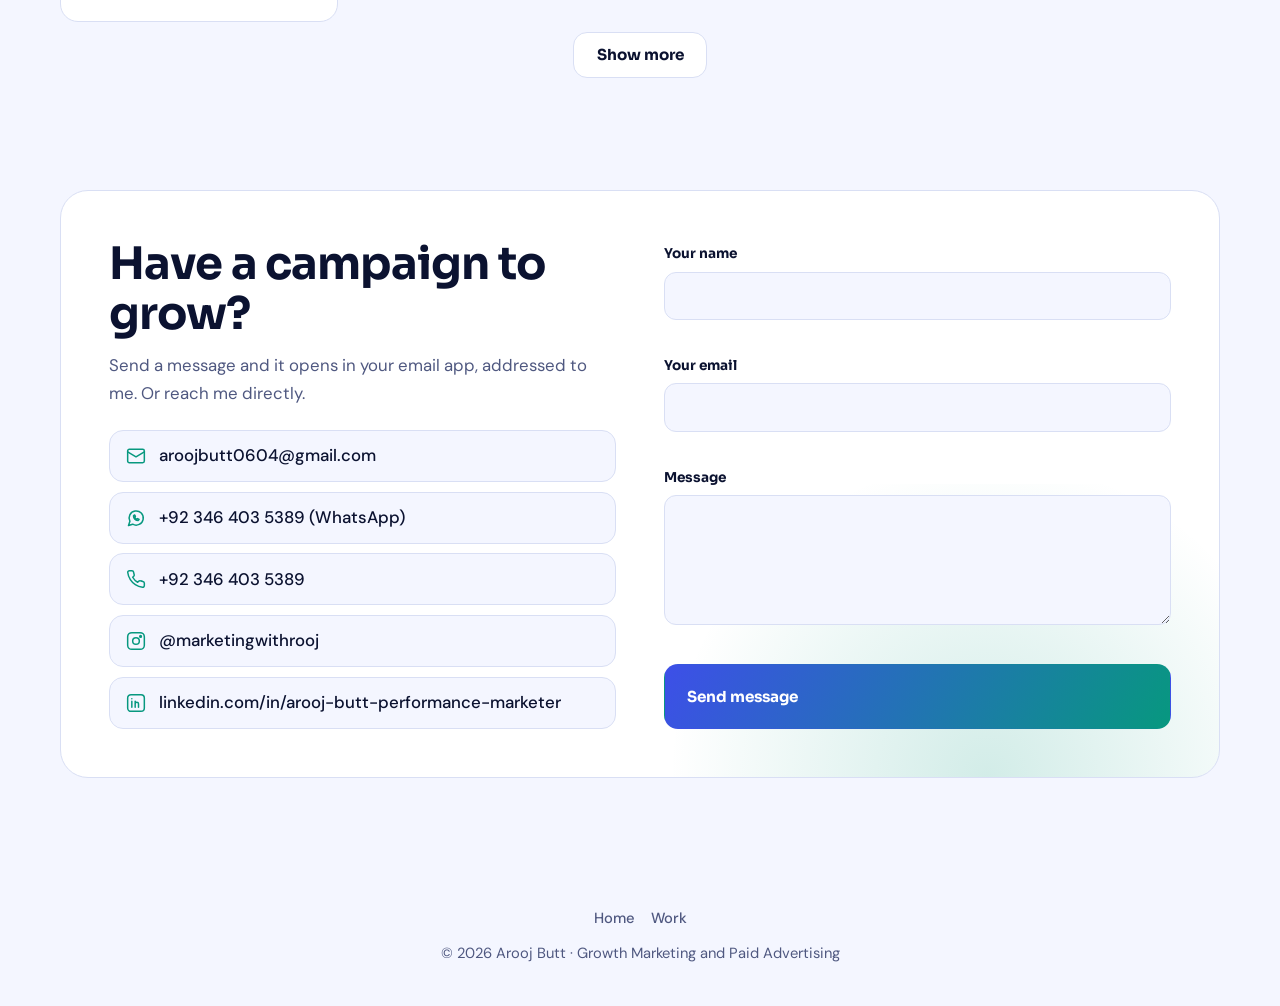
==== commit 108d3054: "Replace the contents box with section labels in the header Header now has a segmented Home | Work sw" ====
--- a/work.html
+++ b/work.html
@@ -16,7 +16,7 @@
 <link rel="preconnect" href="https://fonts.googleapis.com">
 <link rel="preconnect" href="https://fonts.gstatic.com" crossorigin>
 <link href="https://fonts.googleapis.com/css2?family=Sora:wght@500;600;700;800&family=DM+Sans:ital,opsz,wght@0,9..40,400;0,9..40,500;0,9..40,700&family=JetBrains+Mono:wght@400;500&display=swap" rel="stylesheet">
-<link rel="stylesheet" href="assets/css/style.css?v=15">
+<link rel="stylesheet" href="assets/css/style.css?v=16">
 </head>
 <body data-page="work">
 <a class="skip" href="#main">Skip to content</a>
@@ -24,6 +24,7 @@
   <div class="wrap nav">
     <a class="logo" href="index.html"><i>AB</i><span>Arooj Butt</span></a>
     <nav class="pages" aria-label="Pages"><a href="index.html">Home</a><a href="work.html" aria-current="page">Work</a></nav>
+    <nav class="sec-links" id="secLinks" aria-label="On this page"><a href="#work" data-sec="work">Case studies</a><a href="#results" data-sec="results">Proof</a><a href="#websites" data-sec="websites">Websites</a><a href="#gallery" data-sec="gallery">Creative</a></nav>
     <div class="tools">
       <button class="icon-btn" id="themeBtn" type="button" aria-label="Switch colour theme"><svg class="i" viewBox="0 0 24 24"><circle cx="12" cy="12" r="9"/><path d="M12 3v18"/><path d="M12 3a9 9 0 0 1 0 18z" fill="currentColor"/></svg></button>
       <a class="btn primary sm" href="#contact">Hire me</a>
@@ -37,16 +38,9 @@
 <div class="toc-backdrop" id="secBackdrop" hidden></div>
 
 <main id="main">
-<section class="s work-intro" aria-label="Work overview">
+<section class="s" id="work" data-label="Case studies">
   <div class="wrap">
-    <div class="head"><span class="eyebrow">Work</span><h1>Everything I've made, with the results</h1><p>Case studies, dashboards from the ad accounts, live stores and websites, and creative. Jump straight to what you need.</p></div>
-    <nav class="toc-box" id="tocBox" aria-label="Contents"></nav>
-  </div>
-</section>
-
-<section class="s" id="work" data-label="Case studies" style="padding-top:1rem">
-  <div class="wrap">
-    <div class="head"><span class="eyebrow">Case studies</span><h2>Problems, fixes and results</h2><p>Open a card for the full story: what was wrong, what I changed and what happened.</p></div>
+    <div class="head"><span class="eyebrow">Work</span><h1>Problems, fixes and results</h1><p>Case studies, dashboards from the ad accounts, live stores and websites, and creative. Open a card for the full story.</p></div>
     <div class="filters" id="caseFilters" role="group" aria-label="Filter case studies"></div>
     <div class="grid" id="cases"></div>
   </div>
@@ -106,7 +100,7 @@
 </dialog>
 
 <noscript><p style="text-align:center;padding:2rem">This portfolio needs JavaScript to show its work. Email <a href="mailto:aroojbutt0604@gmail.com">aroojbutt0604@gmail.com</a>.</p></noscript>
-<script src="assets/js/content.js?v=15"></script>
-<script src="assets/js/main.js?v=15"></script>
+<script src="assets/js/content.js?v=16"></script>
+<script src="assets/js/main.js?v=16"></script>
 </body>
 </html>
--- a/assets/css/style.css
+++ b/assets/css/style.css
@@ -511,3 +511,19 @@
 .featured-proof{margin-top:1.4rem}
 #featured .more-wrap{margin-top:1.6rem}
 .work-intro{padding-bottom:1rem}
+
+/* header v2: segmented page switch + section labels */
+header.top .nav{gap:.9rem}
+.pages{display:flex;gap:2px;margin:0 0 0 .4rem;padding:3px;border-radius:999px;background:var(--bg2);border:1px solid var(--line)}
+.pages a{padding:.38rem .95rem;font:600 .88rem var(--display);color:var(--muted);border-radius:999px;text-decoration:none;transition:background .2s,color .2s}
+.pages a:hover{color:var(--ink);background:transparent}
+.pages a[aria-current="page"]{background:var(--grad);color:var(--on-grad);box-shadow:none}
+.sec-links{display:none;align-items:center;gap:.15rem;margin-right:auto;padding-left:.9rem;border-left:1px solid var(--line)}
+.sec-links a{position:relative;display:inline-flex;align-items:center;gap:.4rem;padding:.36rem .75rem;border-radius:999px;border:1px solid transparent;color:var(--muted);text-decoration:none;font:500 .86rem var(--body);white-space:nowrap;transition:color .2s,background .2s,border-color .2s}
+.sec-links a::before{content:"";width:6px;height:6px;border-radius:50%;background:var(--line);transition:background .2s,box-shadow .2s}
+.sec-links a:hover{color:var(--ink);background:var(--card)}
+.sec-links a.active{color:var(--ink);font-weight:700;background:var(--bg2);border-color:var(--line);box-shadow:var(--shadow)}
+.sec-links a.active::before{background:var(--a2);box-shadow:0 0 0 3px var(--mark)}
+.tools{margin-left:auto}
+@media (min-width:1100px){.sec-links{display:flex}.tools{margin-left:0}}
+@media (max-width:480px){.pages{margin-left:.2rem}.pages a{padding:.34rem .7rem}}
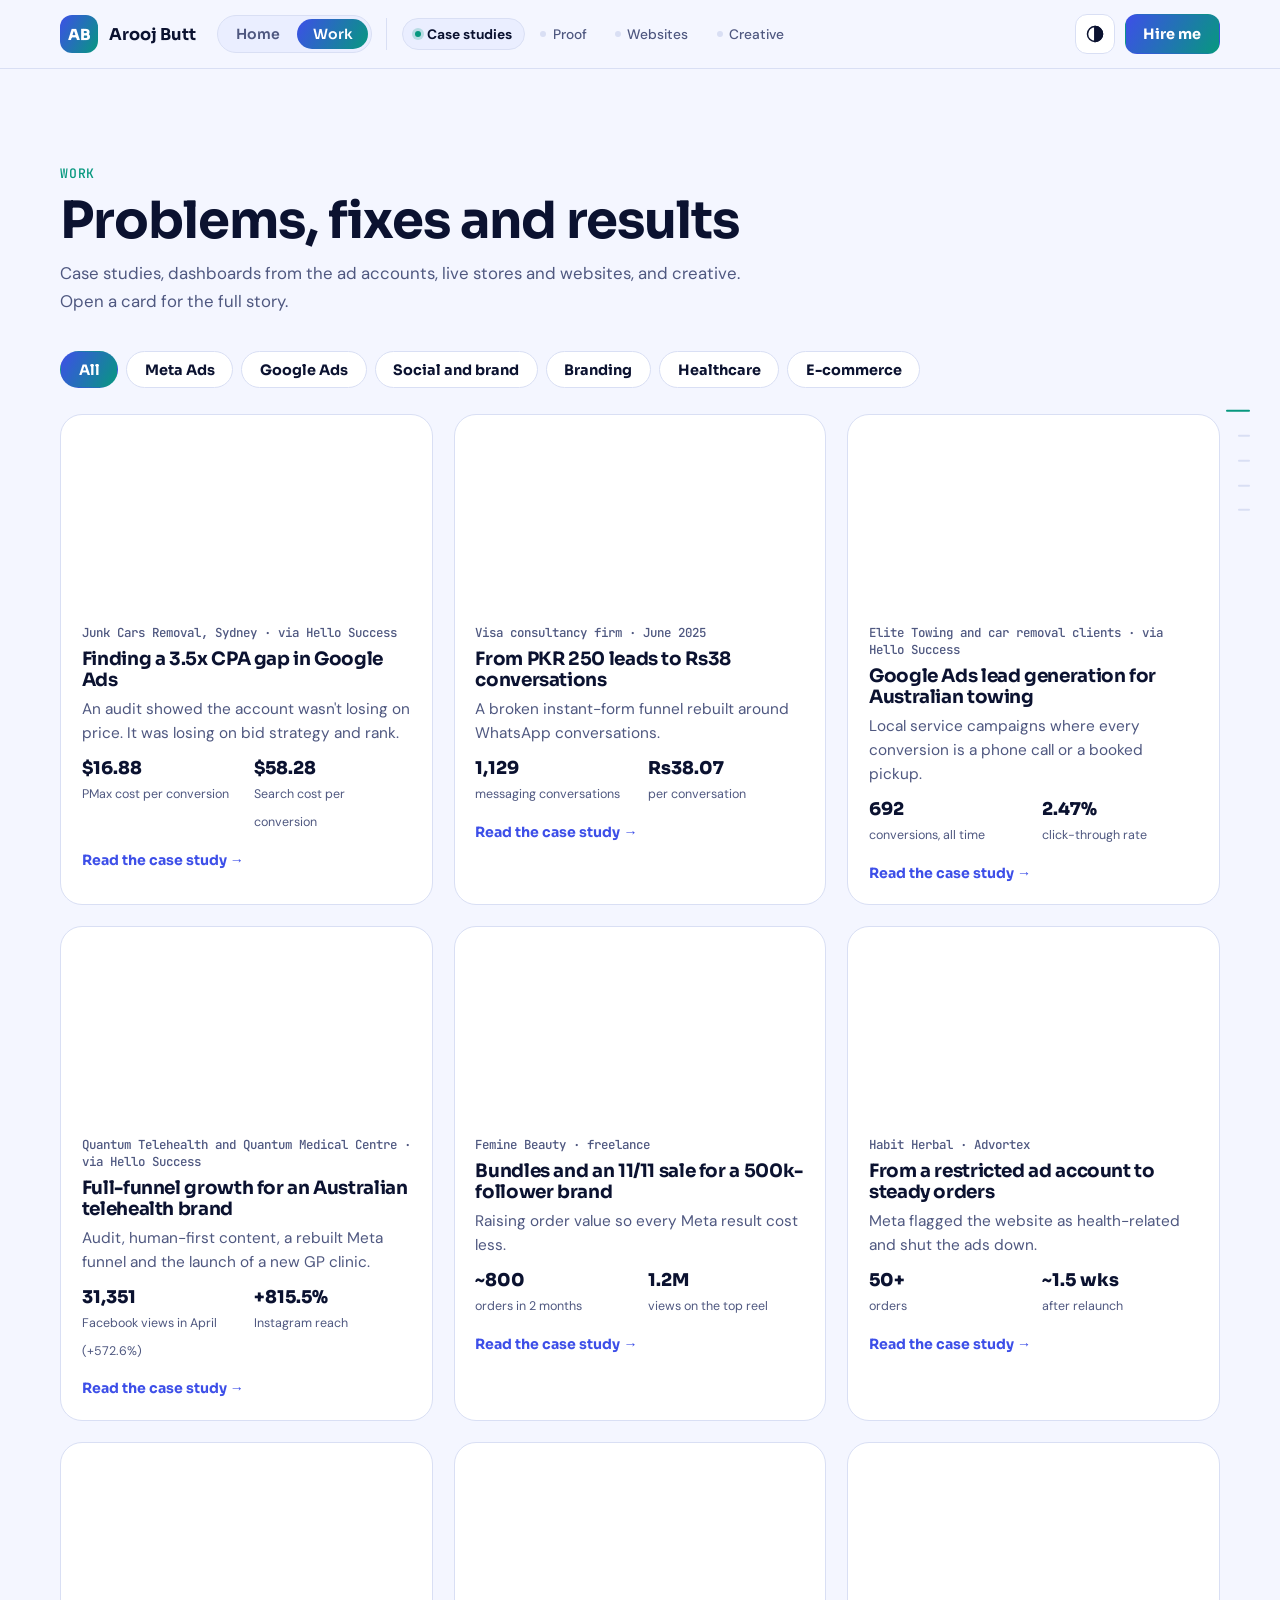
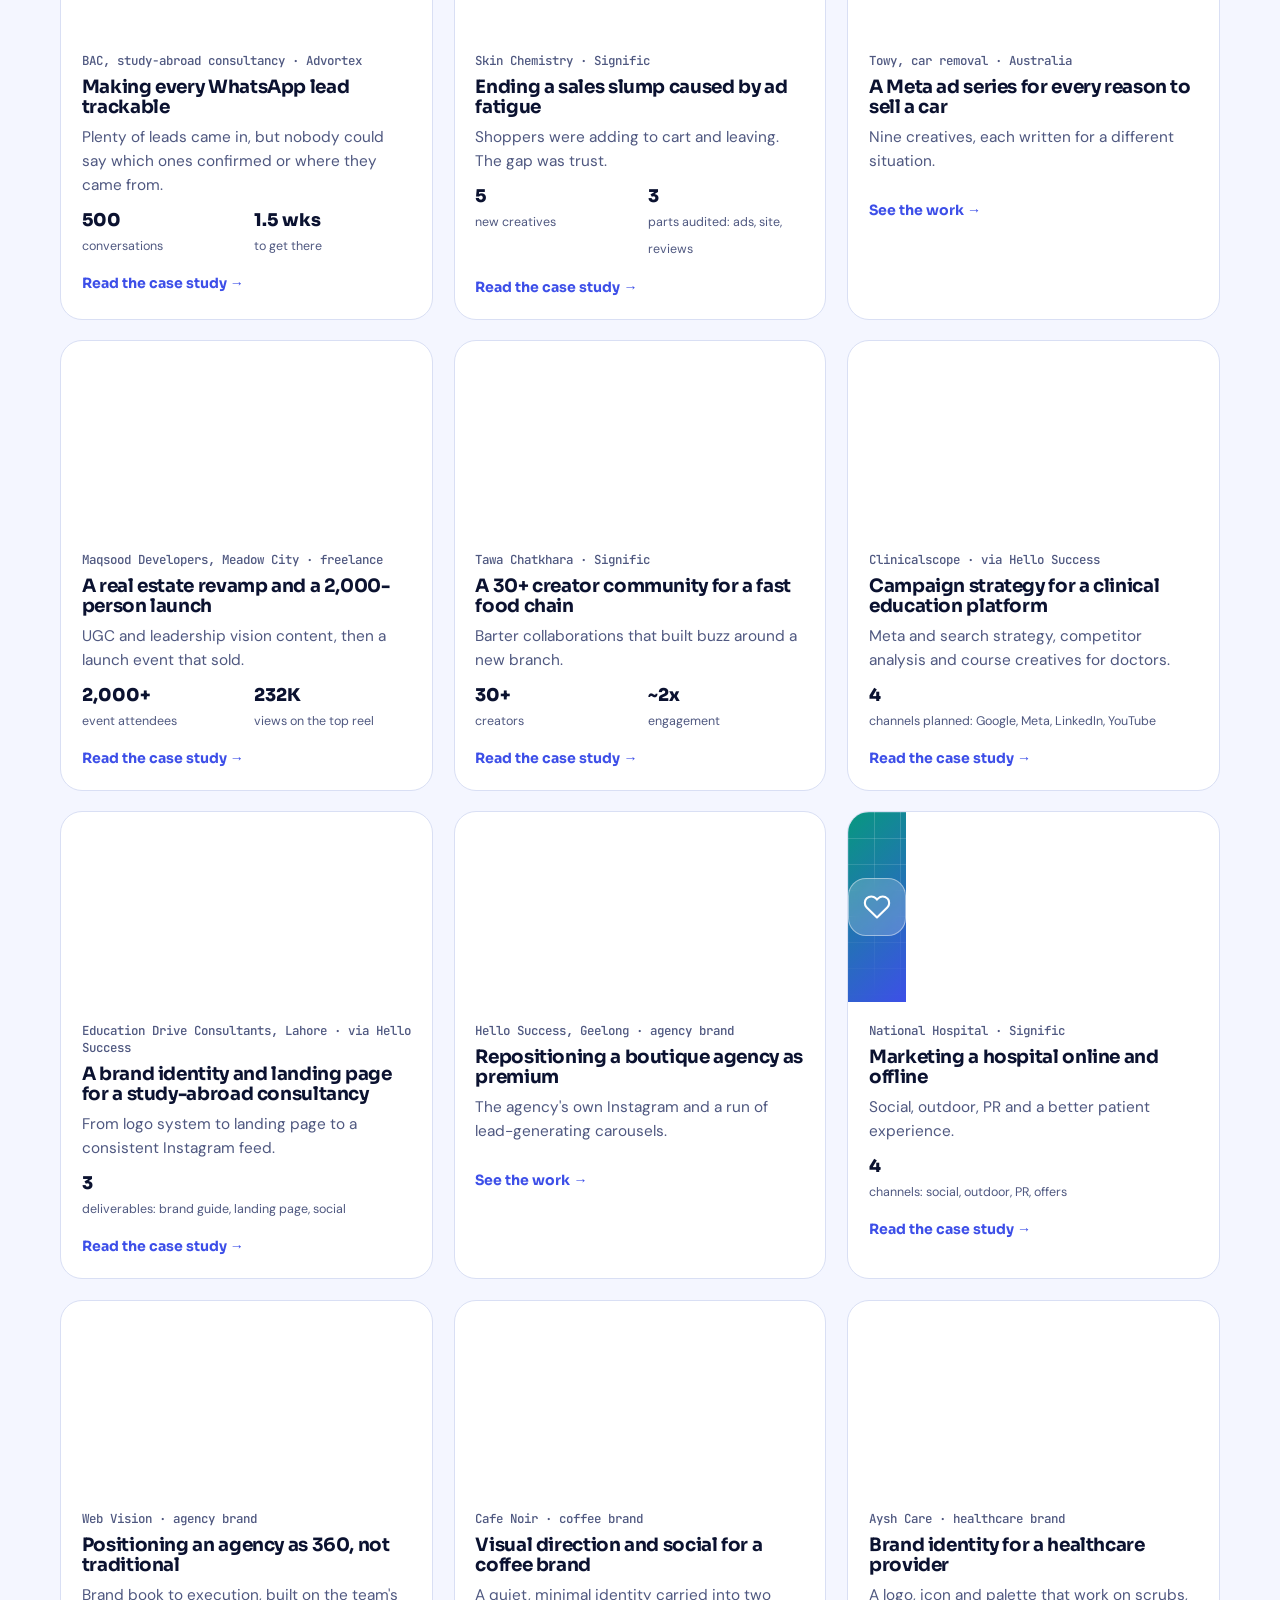
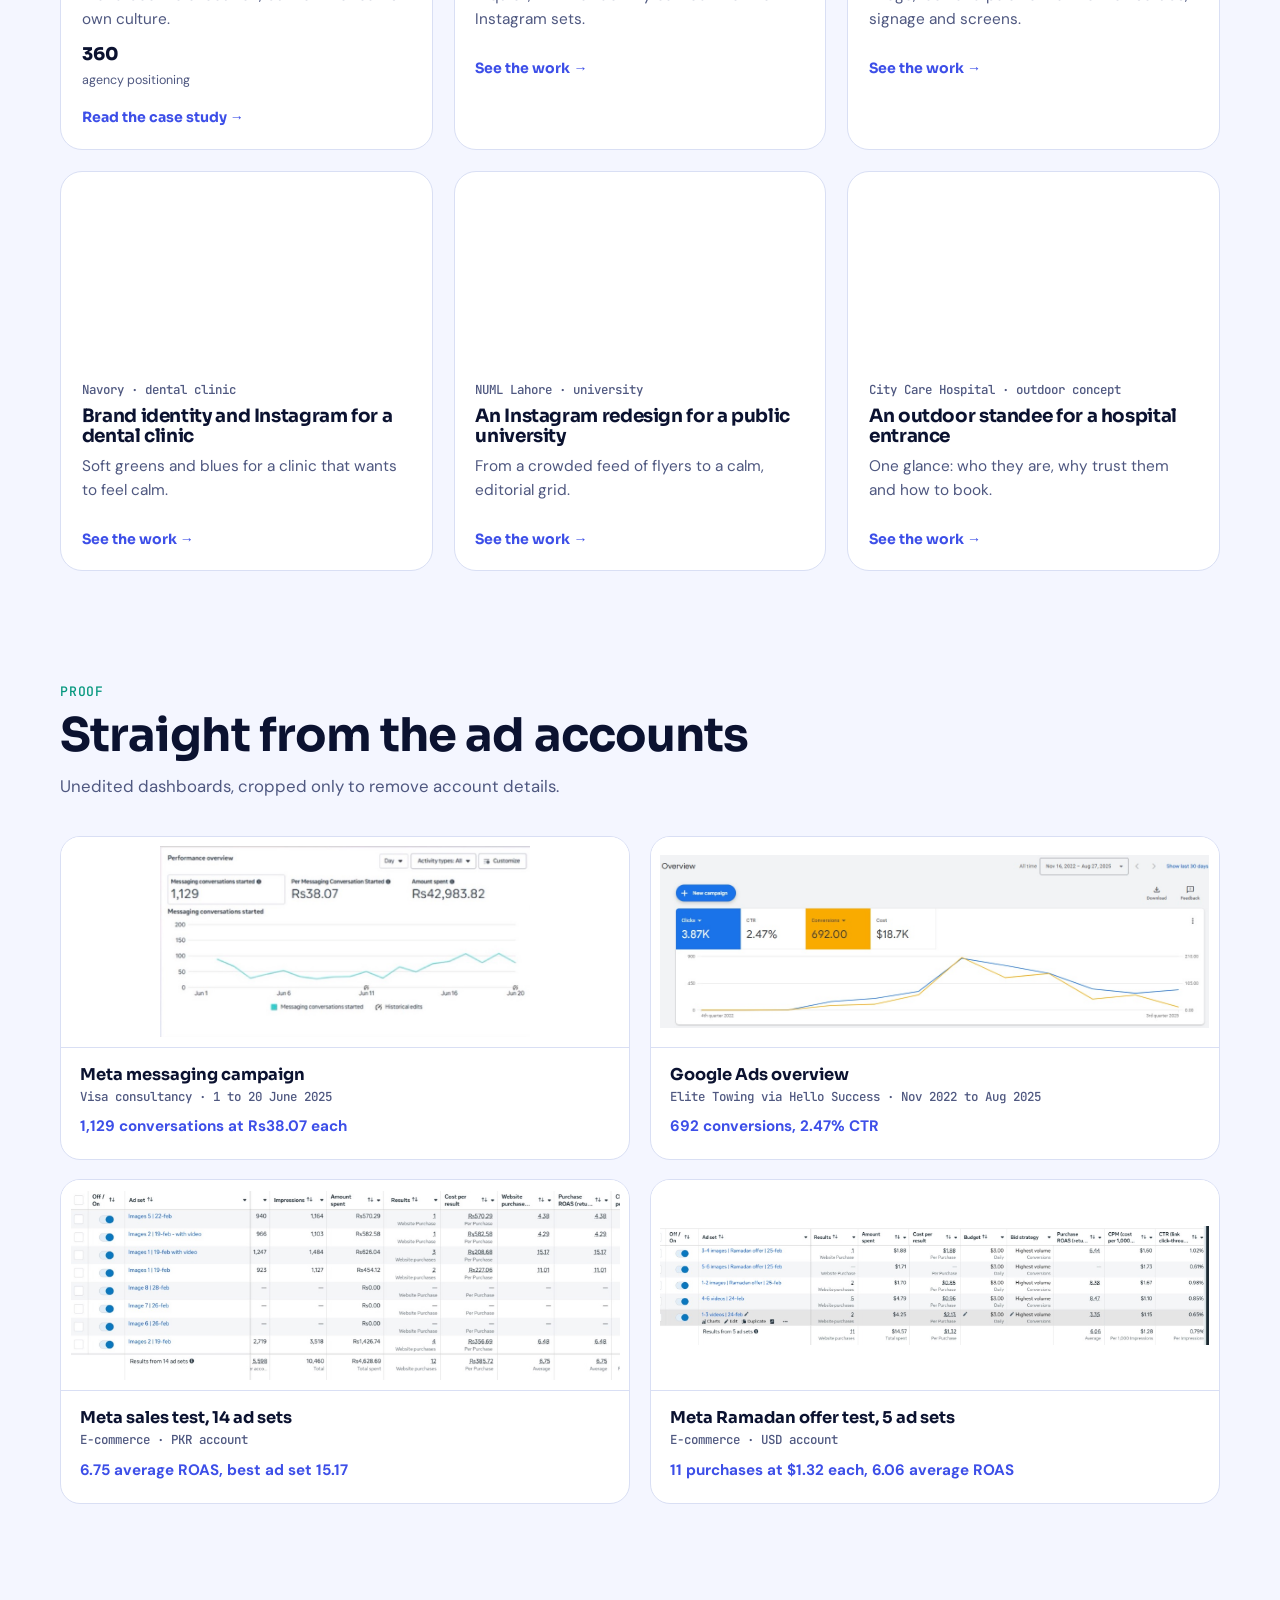
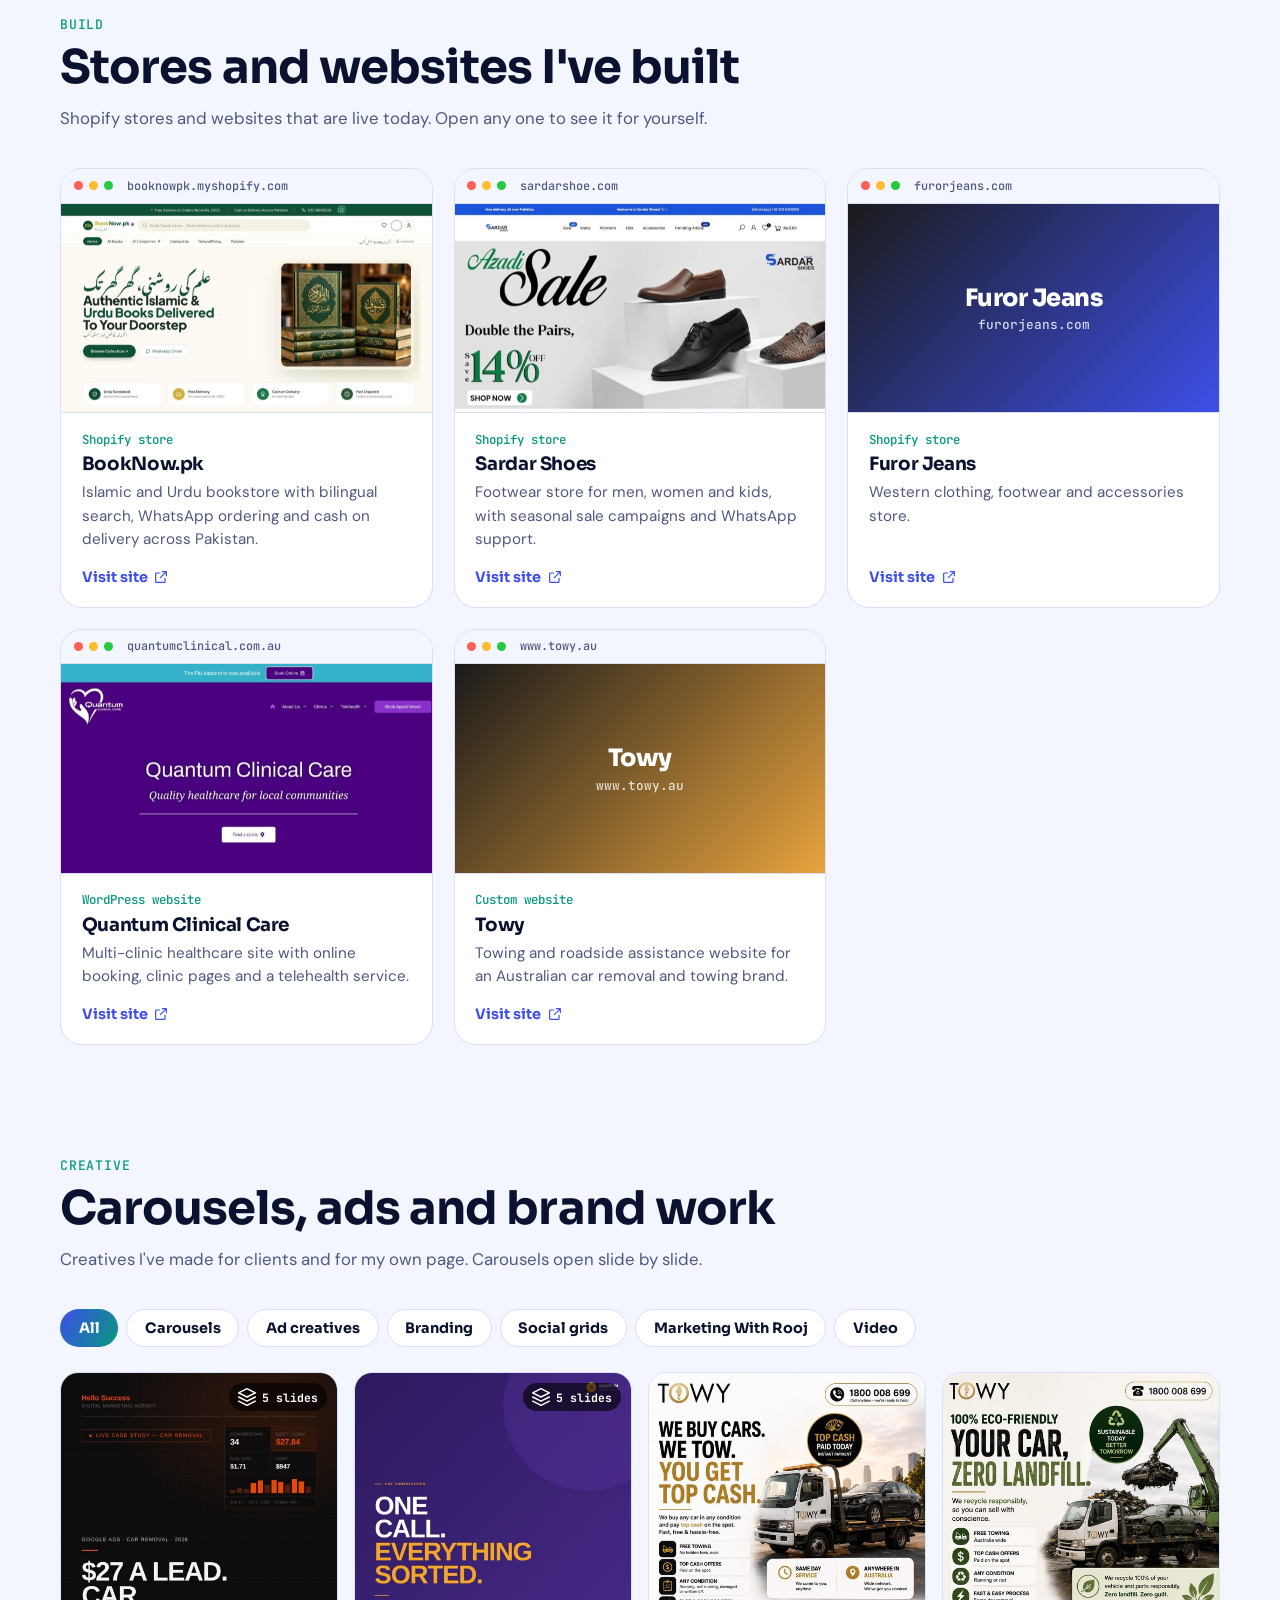
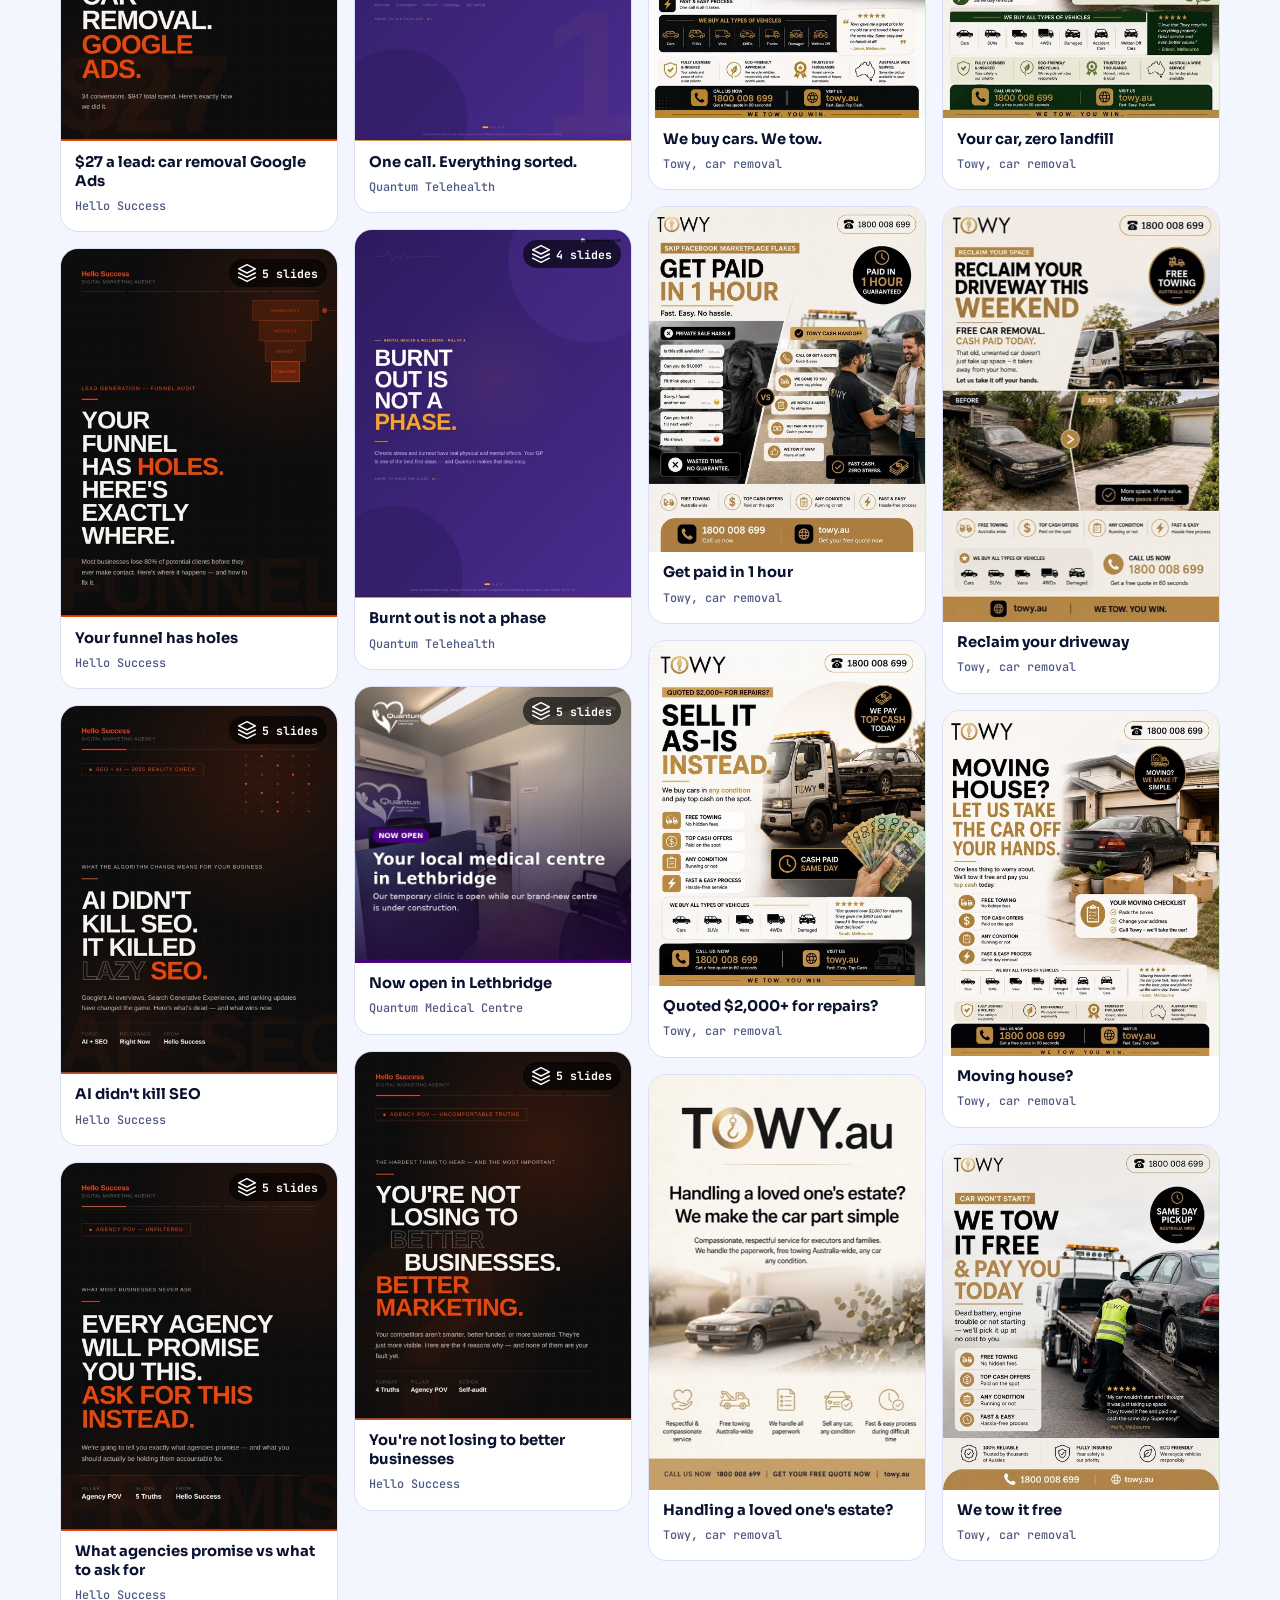
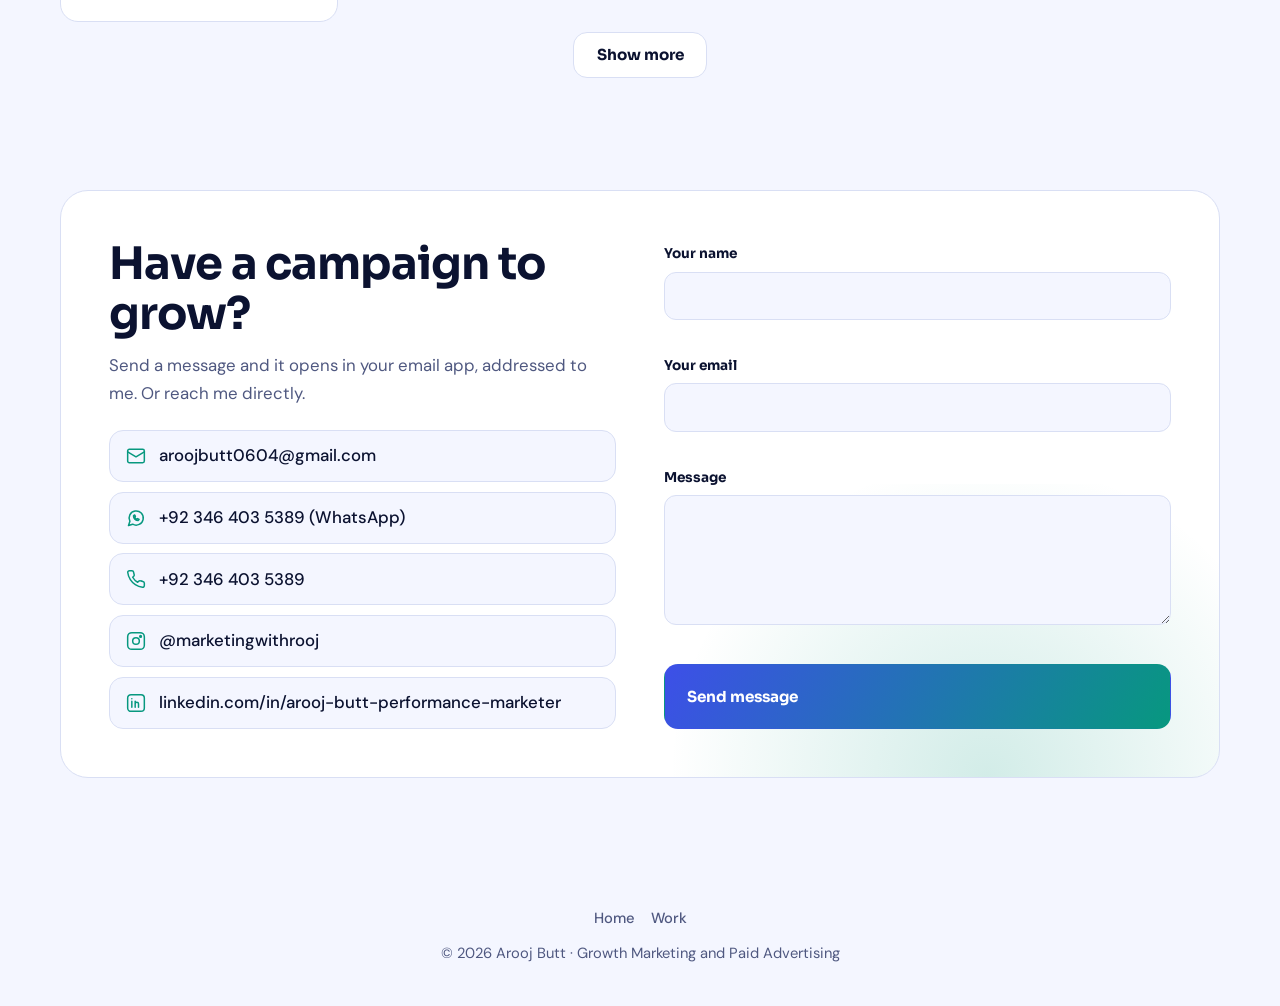
==== commit e6d8ad4e: "Give strategy docs compact document cards; stop navigator label overlap The gradient banners with a " ====
--- a/work.html
+++ b/work.html
@@ -16,7 +16,7 @@
 <link rel="preconnect" href="https://fonts.googleapis.com">
 <link rel="preconnect" href="https://fonts.gstatic.com" crossorigin>
 <link href="https://fonts.googleapis.com/css2?family=Sora:wght@500;600;700;800&family=DM+Sans:ital,opsz,wght@0,9..40,400;0,9..40,500;0,9..40,700&family=JetBrains+Mono:wght@400;500&display=swap" rel="stylesheet">
-<link rel="stylesheet" href="assets/css/style.css?v=16">
+<link rel="stylesheet" href="assets/css/style.css?v=17">
 </head>
 <body data-page="work">
 <a class="skip" href="#main">Skip to content</a>
@@ -100,7 +100,7 @@
 </dialog>
 
 <noscript><p style="text-align:center;padding:2rem">This portfolio needs JavaScript to show its work. Email <a href="mailto:aroojbutt0604@gmail.com">aroojbutt0604@gmail.com</a>.</p></noscript>
-<script src="assets/js/content.js?v=16"></script>
-<script src="assets/js/main.js?v=16"></script>
+<script src="assets/js/content.js?v=17"></script>
+<script src="assets/js/main.js?v=17"></script>
 </body>
 </html>
--- a/assets/css/style.css
+++ b/assets/css/style.css
@@ -527,3 +527,25 @@
 .tools{margin-left:auto}
 @media (min-width:1100px){.sec-links{display:flex}.tools{margin-left:0}}
 @media (max-width:480px){.pages{margin-left:.2rem}.pages a{padding:.34rem .7rem}}
+
+/* strategy documents: compact cards, no image cover */
+.doc-card{position:relative;display:flex;flex-direction:column;gap:.45rem;padding:1.3rem 1.35rem 1.4rem;background:var(--card);border:1px solid var(--line);border-radius:20px;overflow:hidden;transition:transform .2s,border-color .2s,box-shadow .2s}
+.doc-card::before{content:"";position:absolute;inset:0 0 auto;height:3px;background:linear-gradient(90deg,var(--c1),var(--c2))}
+.doc-card:hover{transform:translateY(-3px);border-color:var(--c1);box-shadow:var(--shadow)}
+.doc-top{display:flex;align-items:center;justify-content:space-between;gap:.8rem;margin-bottom:.35rem}
+.doc-ico{width:44px;height:44px;border-radius:13px;display:grid;place-items:center;color:var(--c1);background:color-mix(in srgb,var(--c1) 14%,transparent)}
+:root[data-theme="dark"] .doc-ico{color:color-mix(in srgb,var(--c1) 55%,white)}
+@media (prefers-color-scheme: dark){:root:not([data-theme="light"]) .doc-ico{color:color-mix(in srgb,var(--c1) 55%,white)}}
+.doc-ico svg.i{width:22px;height:22px}
+.doc-tag{display:inline-flex;align-items:center;gap:.35rem;font:500 .72rem var(--mono);color:var(--muted);padding:.25rem .6rem;border:1px solid var(--line);border-radius:999px;white-space:nowrap}
+.doc-tag svg.i{width:13px;height:13px}
+.doc-card small{font:500 .78rem var(--mono);color:var(--muted)}
+.doc-card h3{font-size:1.12rem}
+.doc-card p{color:var(--muted);font-size:.95rem;margin:0;line-height:1.55}
+@media (prefers-reduced-motion:reduce){.doc-card{transition:none}}
+
+/* right-edge navigator: only show the persistent current label when the side margin can fit it */
+@media (max-width:1499px){
+  .secnav a.active .lbl{opacity:0;transform:translateX(6px);background:none;border-color:transparent;box-shadow:none;padding:0}
+  .secnav:hover a.active .lbl,.secnav:focus-within a.active .lbl{opacity:1;transform:none}
+}
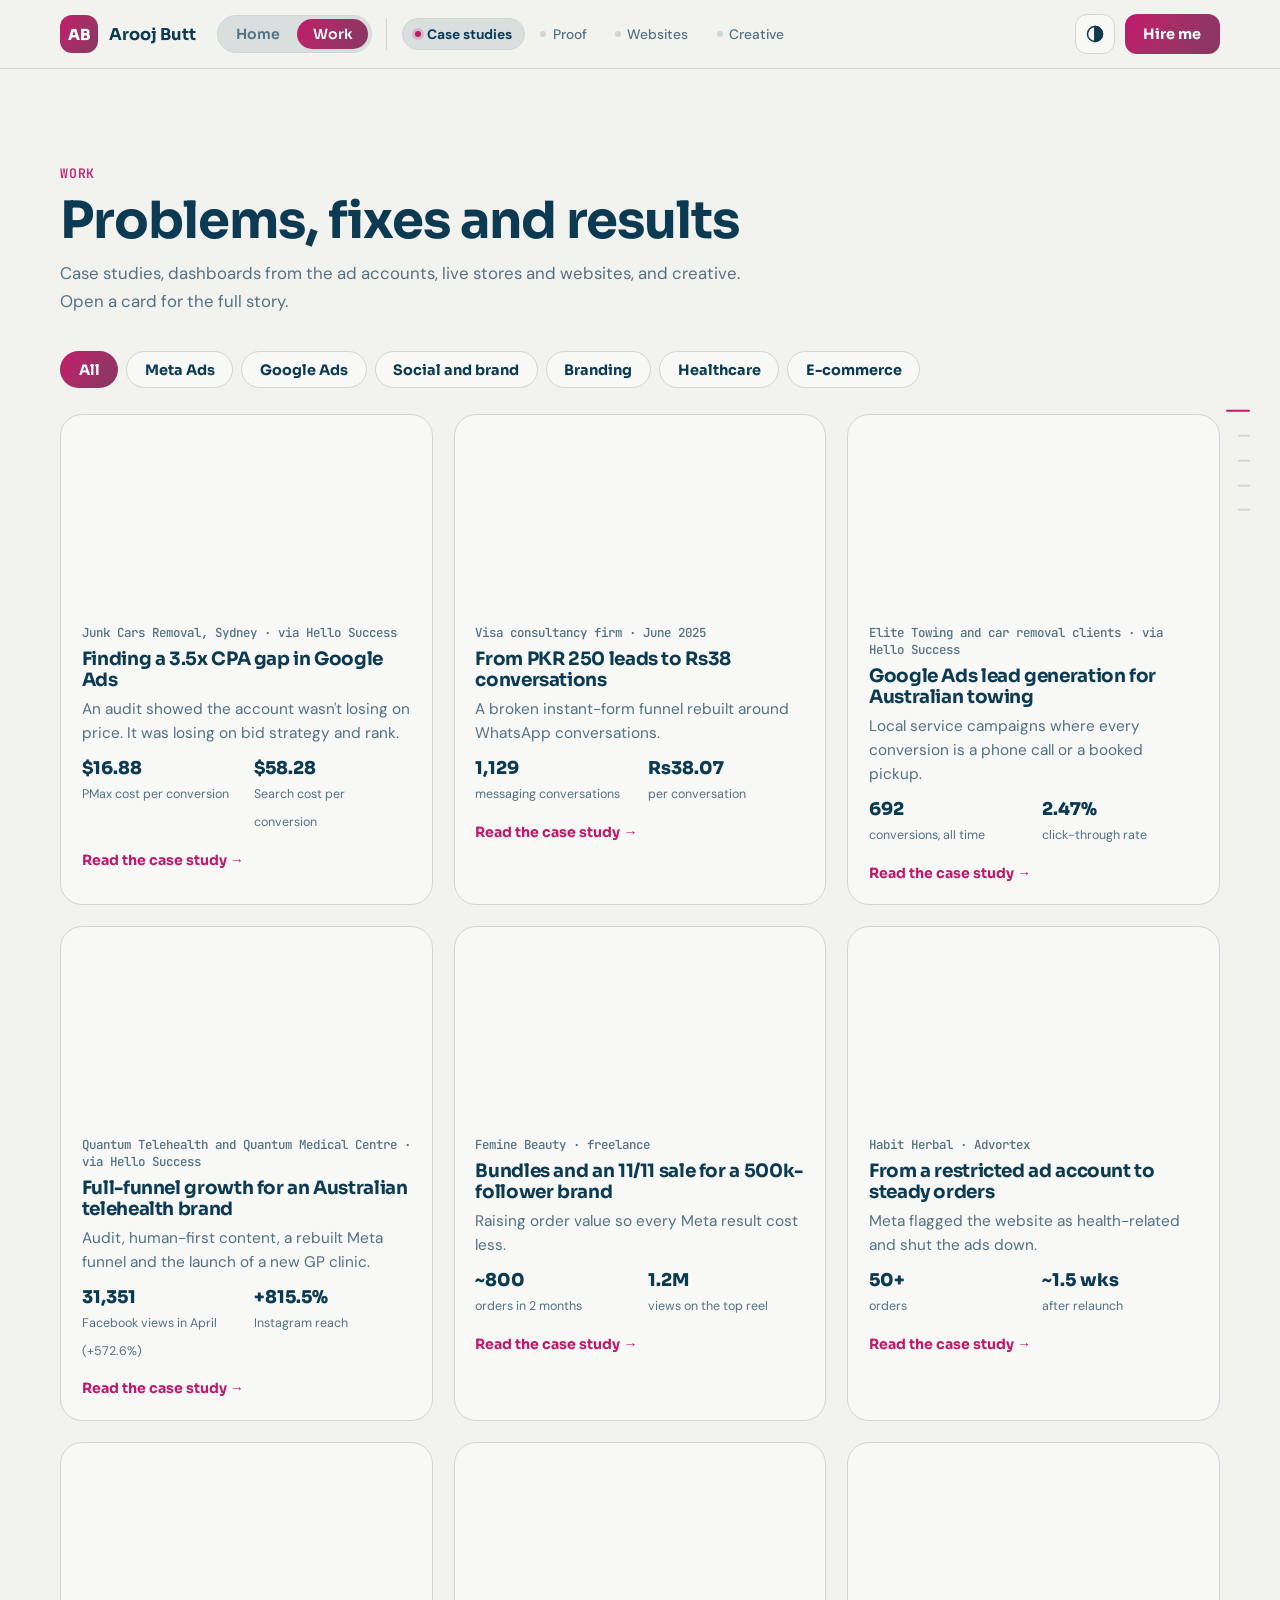
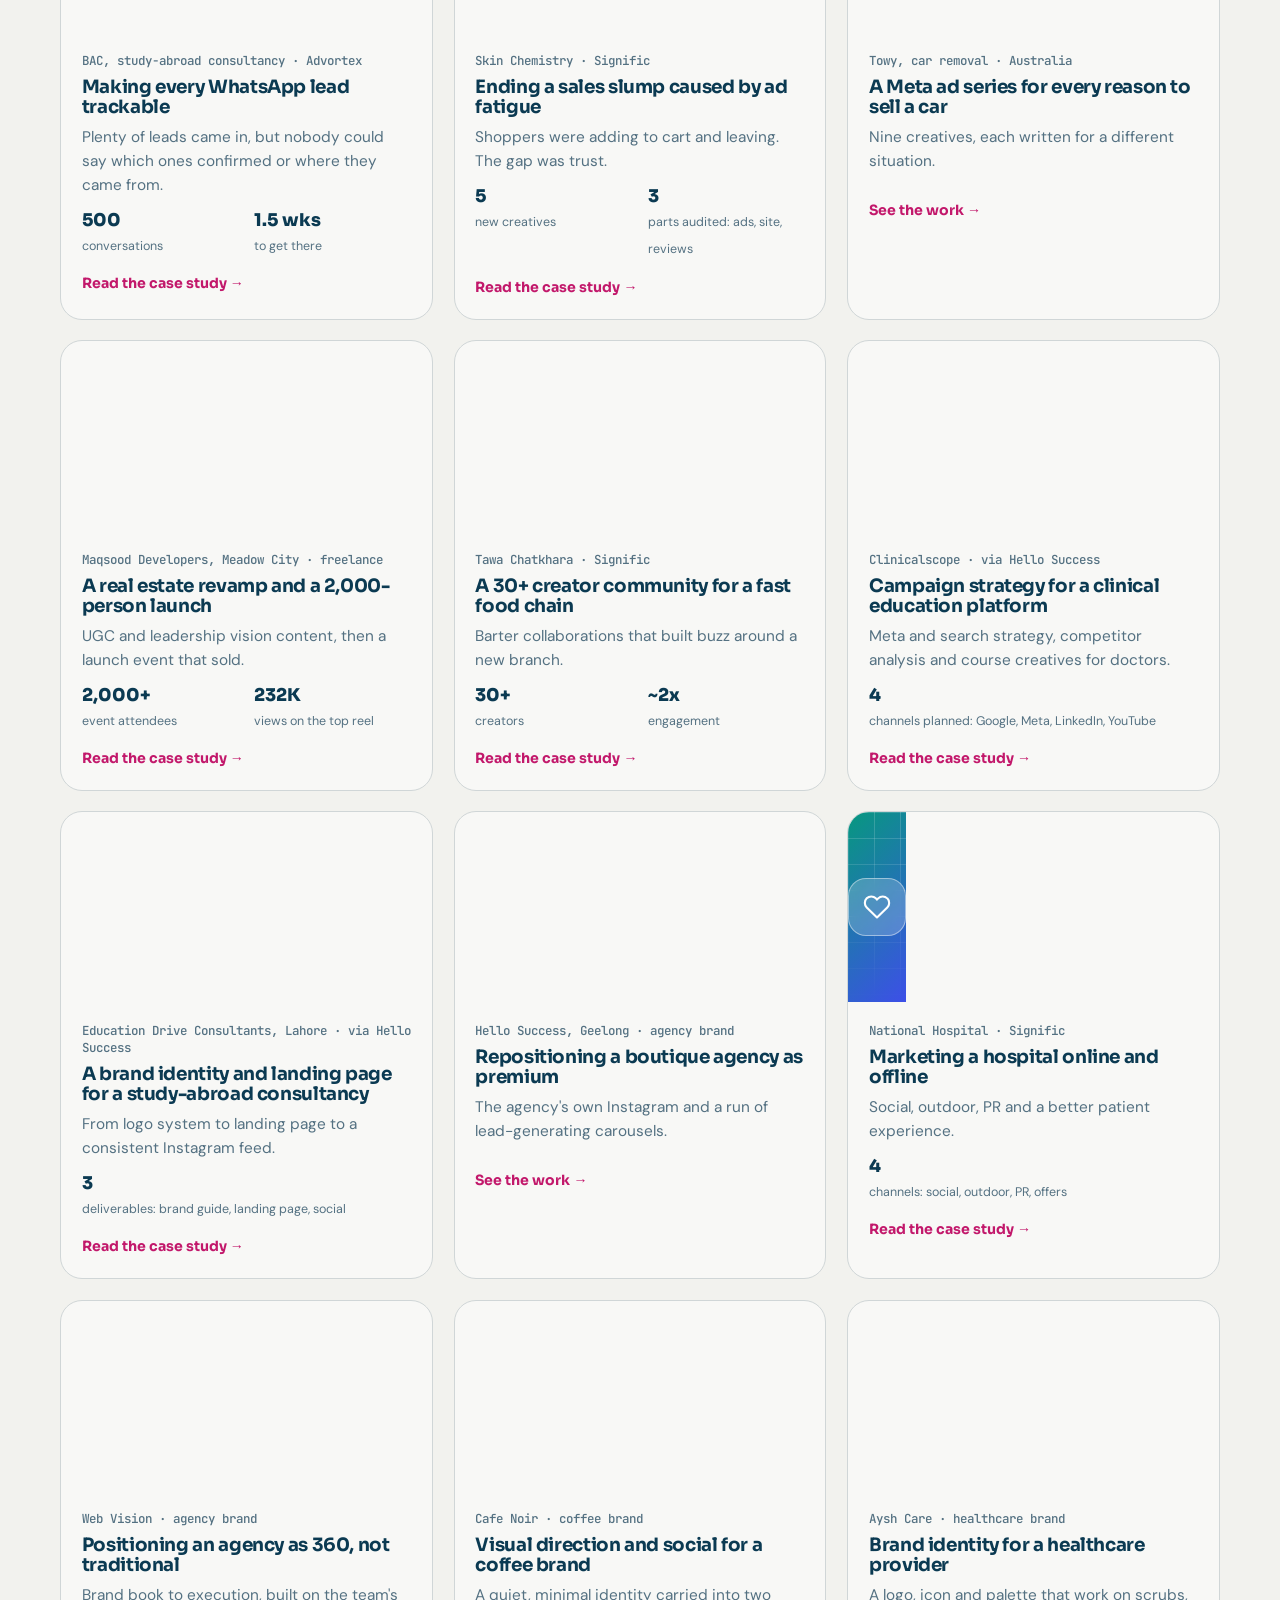
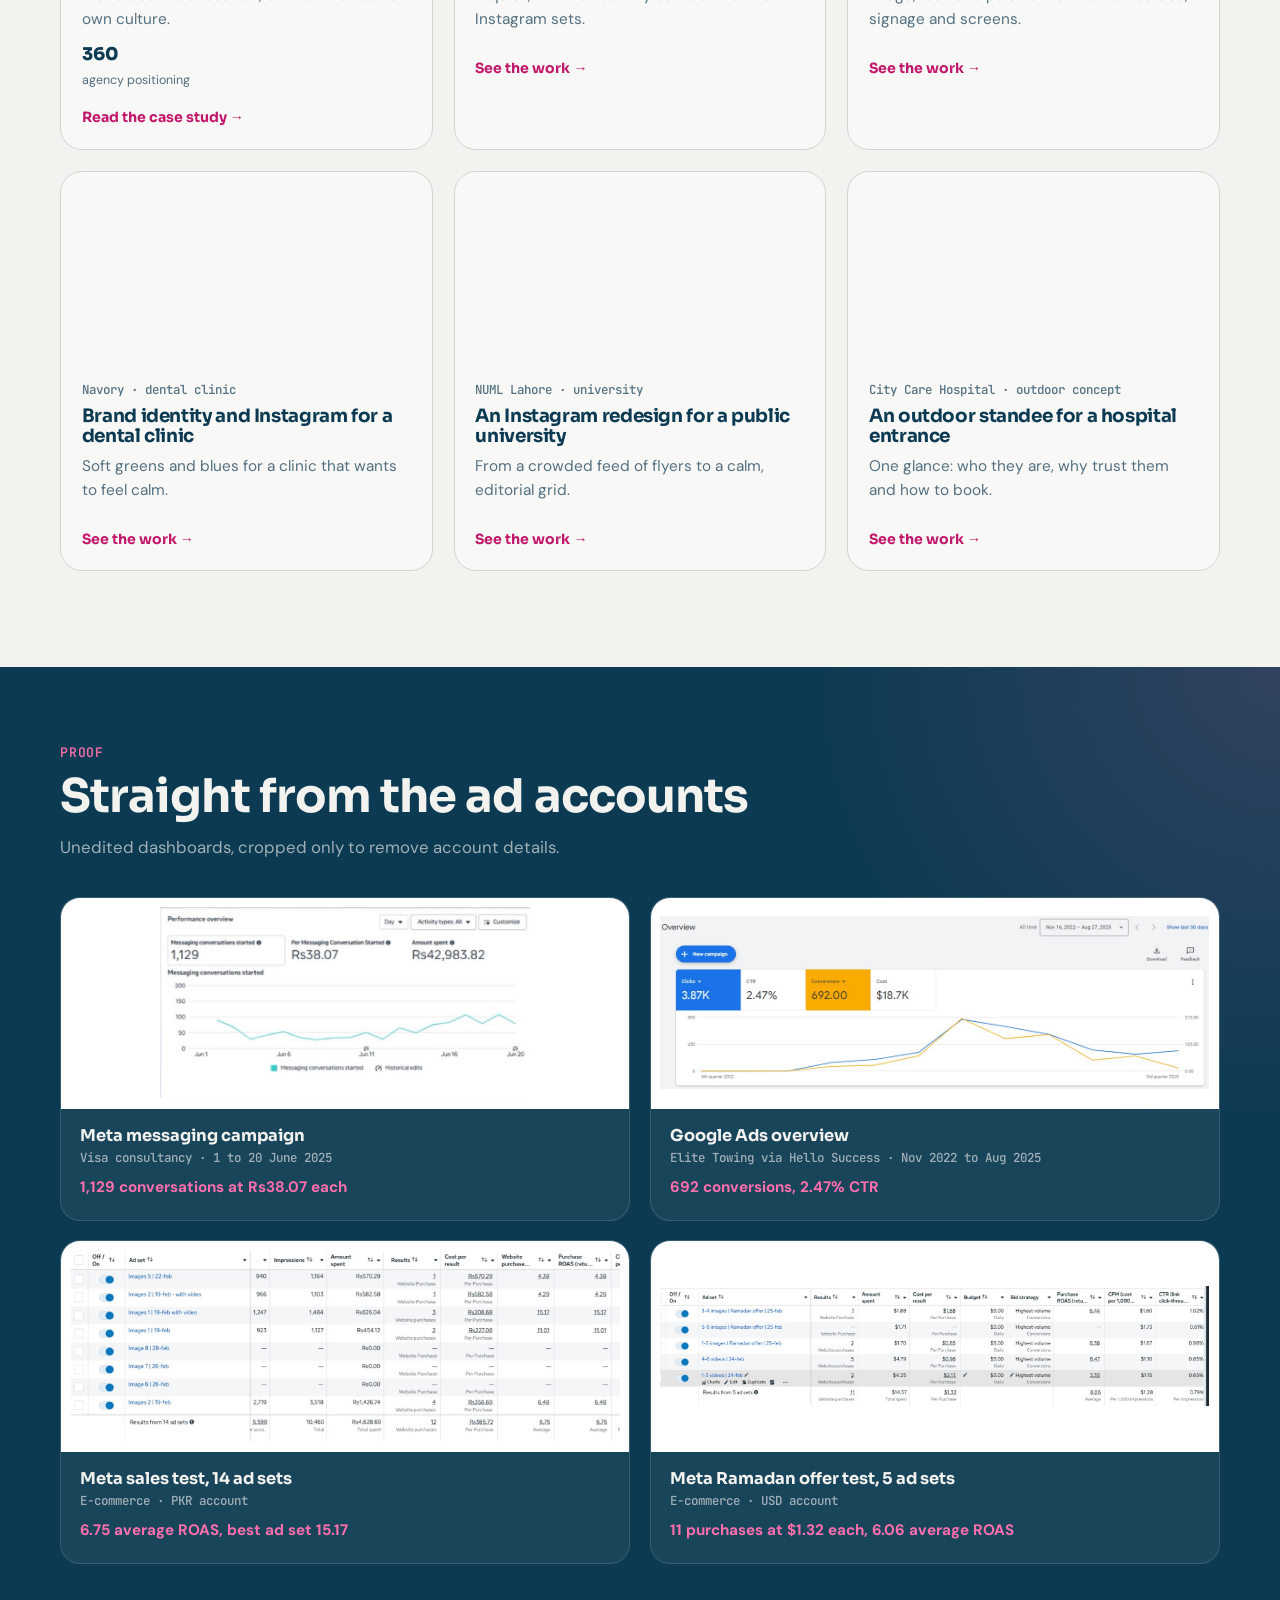
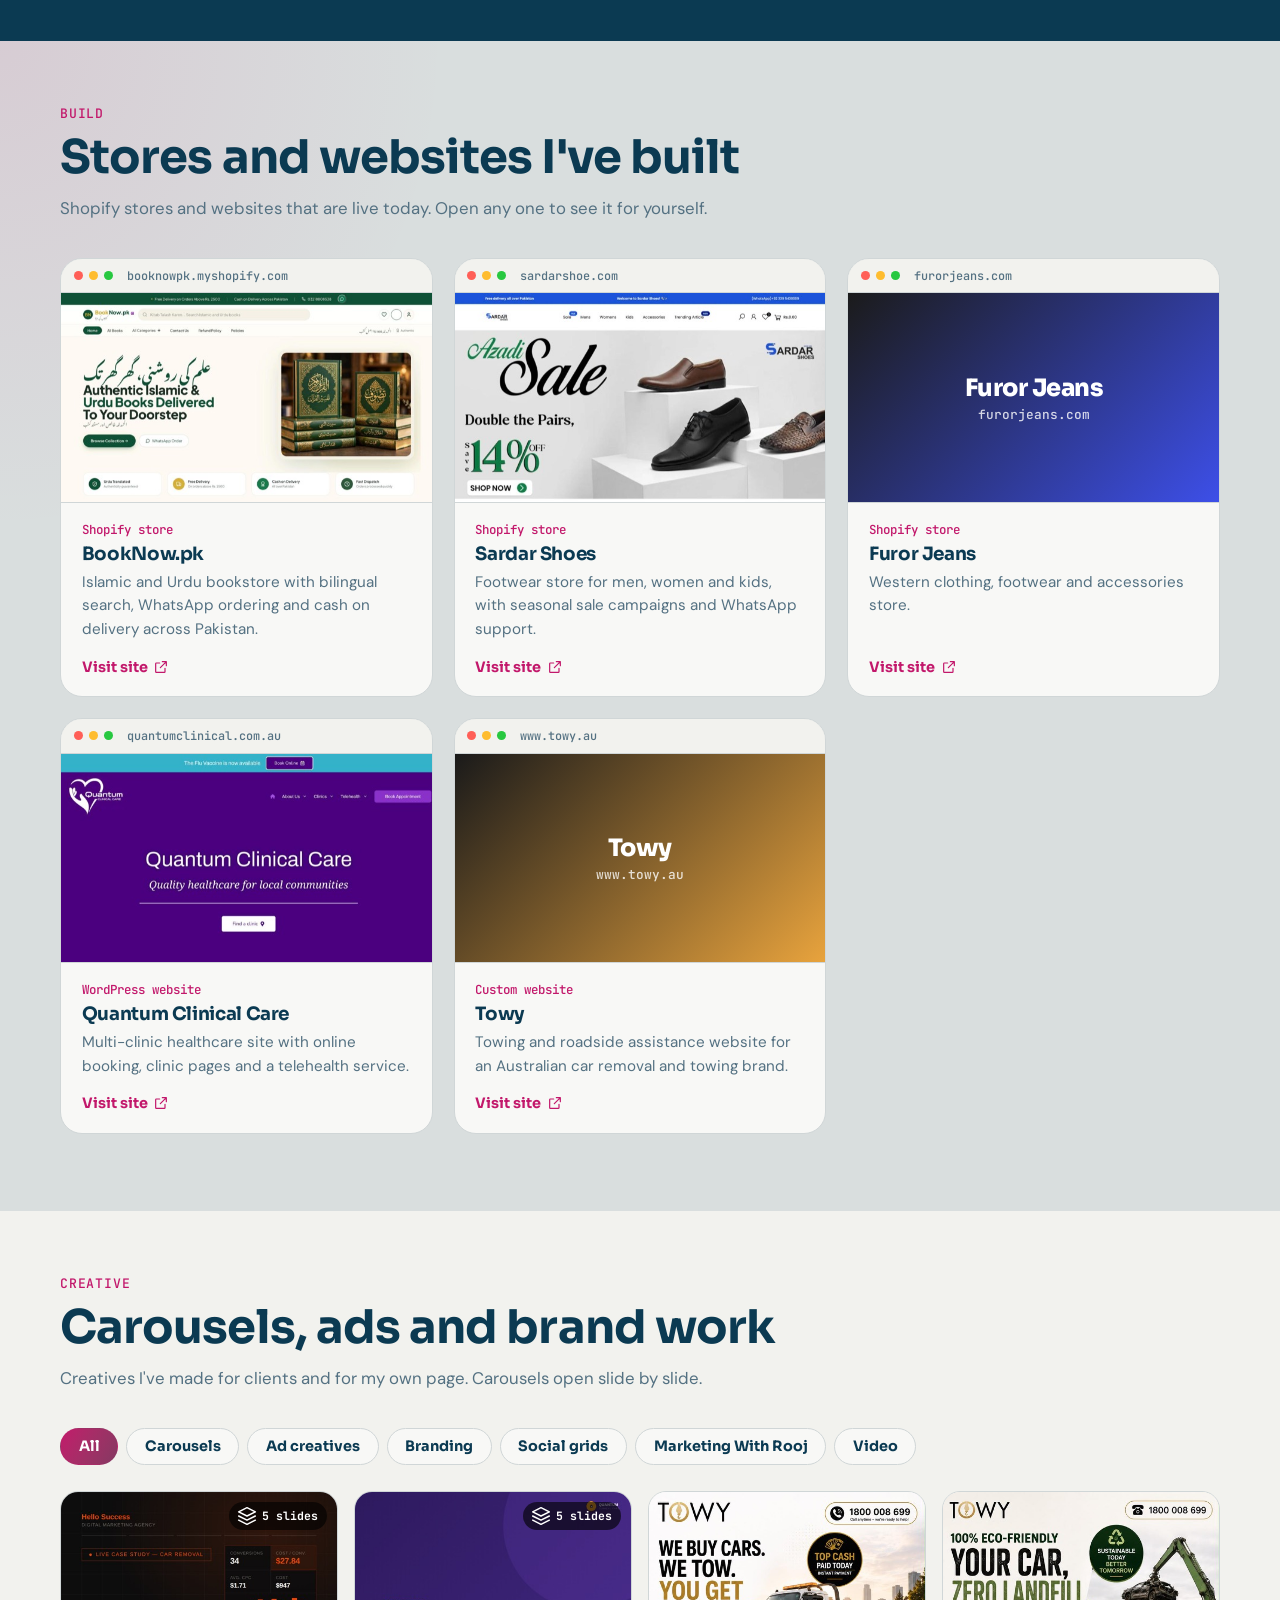
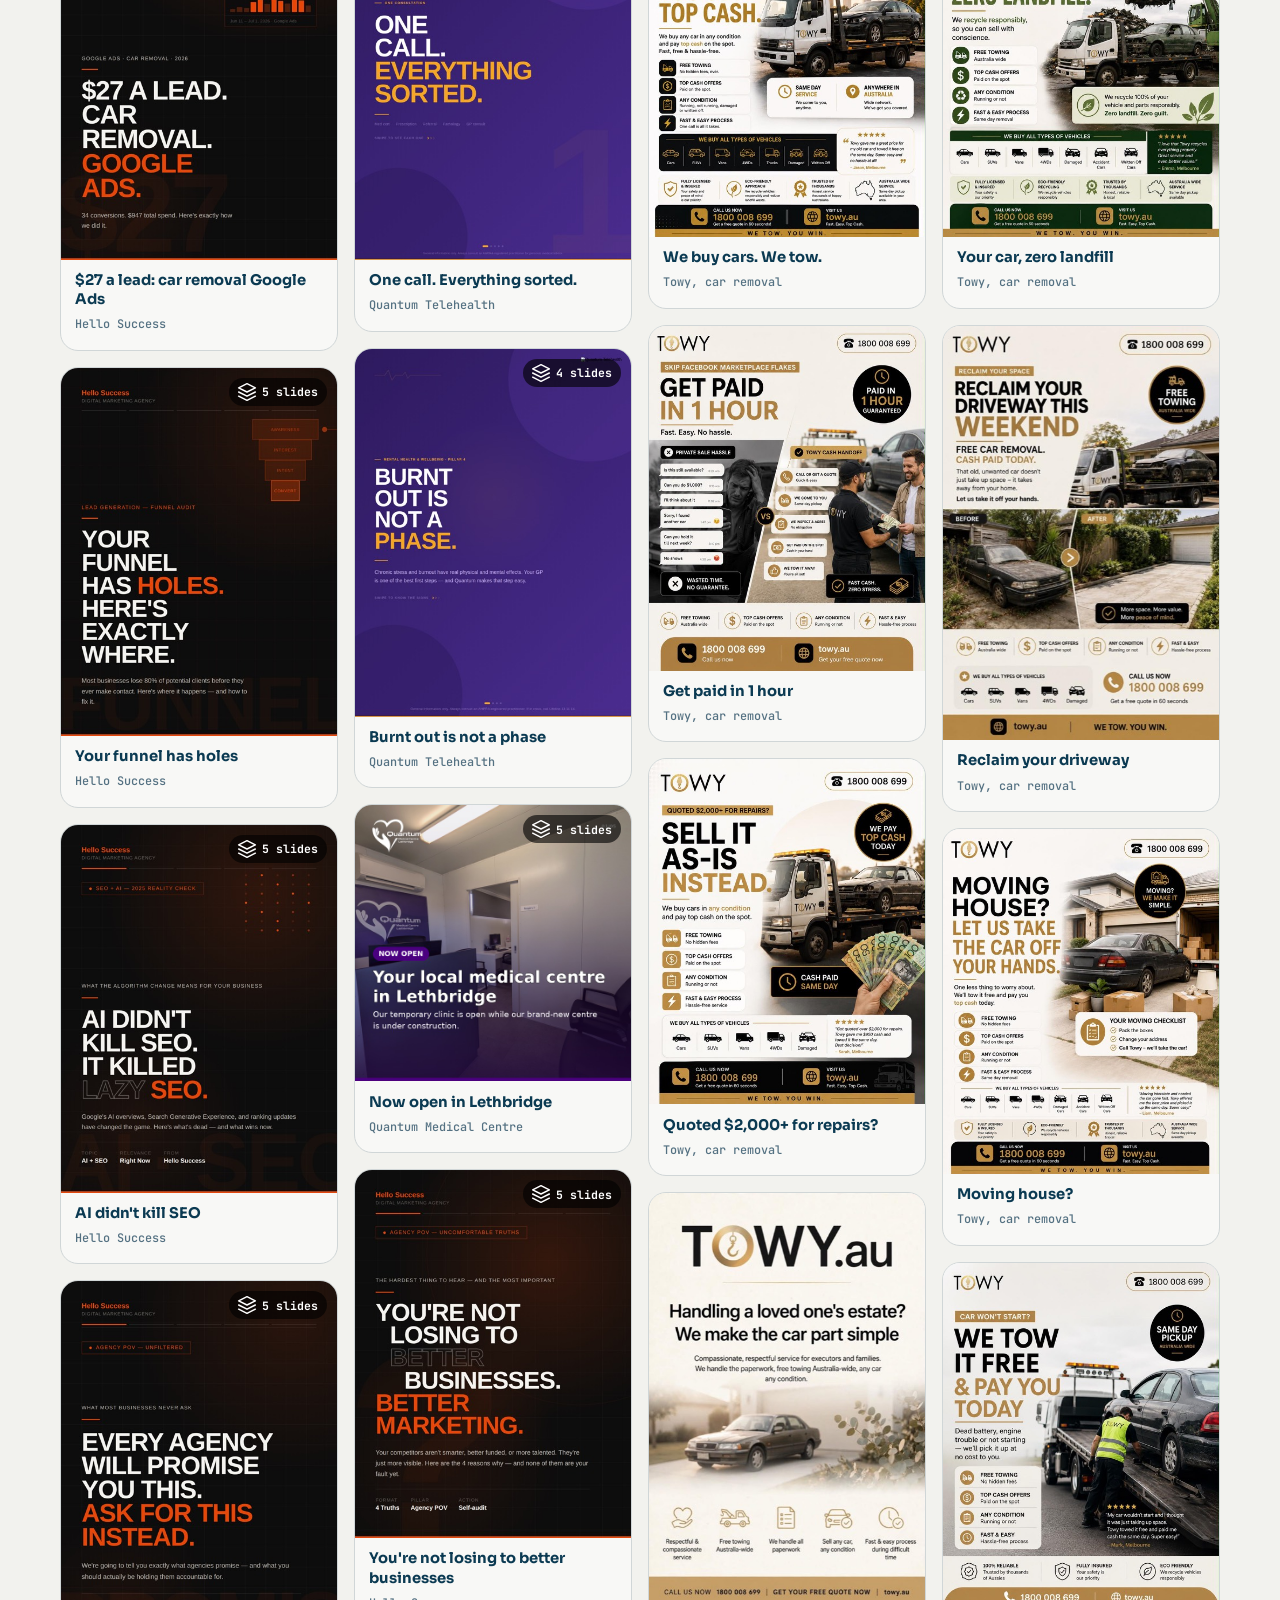
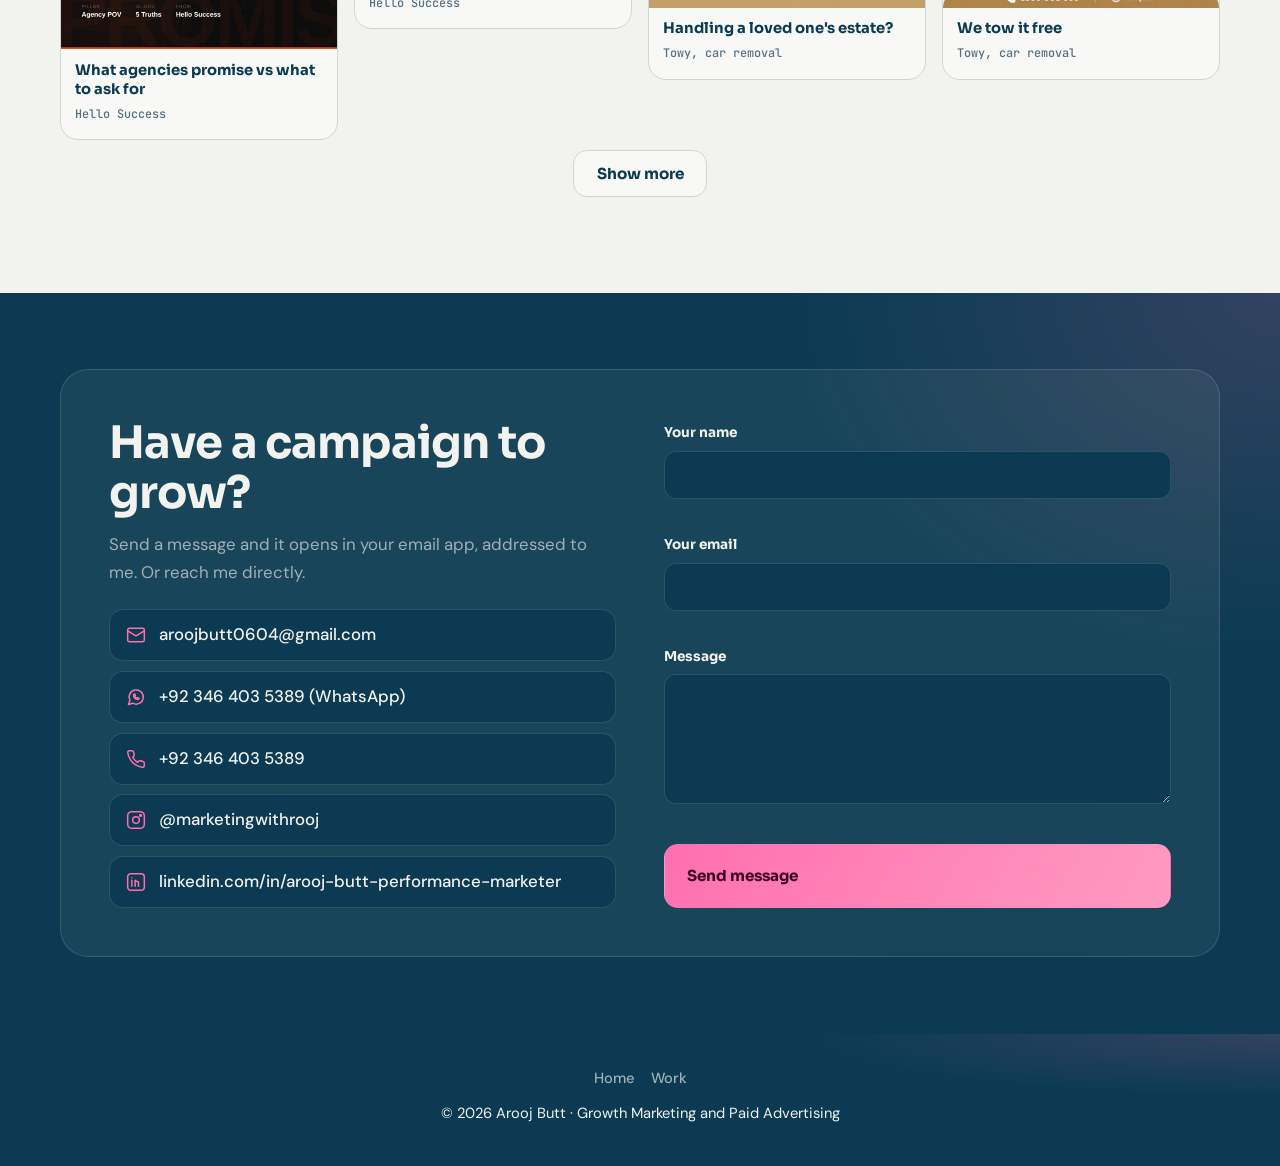
==== commit ebd5103d: "Proof-first hero, Peacock & Pearl colours and colour-blocked sections Hero now leads with the outcom" ====
--- a/work.html
+++ b/work.html
@@ -1,7 +1,8 @@
 <!DOCTYPE html>
-<html lang="en">
+<html lang="en" data-palette="peacock">
 <head>
 <meta charset="utf-8">
+<script>try{var d=document.documentElement,t=localStorage.getItem("theme");if(t)d.setAttribute("data-theme",t)}catch(e){}</script>
 <meta name="viewport" content="width=device-width, initial-scale=1, viewport-fit=cover">
 <title>Work | Arooj Butt</title>
 <meta name="description" content="Arooj Butt's work: case studies with results, ad account dashboards, Shopify stores and websites, and creative from carousels to brand identities.">
@@ -16,7 +17,7 @@
 <link rel="preconnect" href="https://fonts.googleapis.com">
 <link rel="preconnect" href="https://fonts.gstatic.com" crossorigin>
 <link href="https://fonts.googleapis.com/css2?family=Sora:wght@500;600;700;800&family=DM+Sans:ital,opsz,wght@0,9..40,400;0,9..40,500;0,9..40,700&family=JetBrains+Mono:wght@400;500&display=swap" rel="stylesheet">
-<link rel="stylesheet" href="assets/css/style.css?v=17">
+<link rel="stylesheet" href="assets/css/style.css?v=27">
 </head>
 <body data-page="work">
 <a class="skip" href="#main">Skip to content</a>
@@ -26,7 +27,7 @@
     <nav class="pages" aria-label="Pages"><a href="index.html">Home</a><a href="work.html" aria-current="page">Work</a></nav>
     <nav class="sec-links" id="secLinks" aria-label="On this page"><a href="#work" data-sec="work">Case studies</a><a href="#results" data-sec="results">Proof</a><a href="#websites" data-sec="websites">Websites</a><a href="#gallery" data-sec="gallery">Creative</a></nav>
     <div class="tools">
-      <button class="icon-btn" id="themeBtn" type="button" aria-label="Switch colour theme"><svg class="i" viewBox="0 0 24 24"><circle cx="12" cy="12" r="9"/><path d="M12 3v18"/><path d="M12 3a9 9 0 0 1 0 18z" fill="currentColor"/></svg></button>
+      <button class="icon-btn" id="themeBtn" type="button" aria-label="Switch between light and dark"><svg class="i" viewBox="0 0 24 24"><circle cx="12" cy="12" r="9"/><path d="M12 3v18"/><path d="M12 3a9 9 0 0 1 0 18z" fill="currentColor"/></svg></button>
       <a class="btn primary sm" href="#contact">Hire me</a>
     </div>
   </div>
@@ -100,7 +101,7 @@
 </dialog>
 
 <noscript><p style="text-align:center;padding:2rem">This portfolio needs JavaScript to show its work. Email <a href="mailto:aroojbutt0604@gmail.com">aroojbutt0604@gmail.com</a>.</p></noscript>
-<script src="assets/js/content.js?v=17"></script>
-<script src="assets/js/main.js?v=17"></script>
+<script src="assets/js/content.js?v=27"></script>
+<script src="assets/js/main.js?v=27"></script>
 </body>
 </html>
--- a/assets/css/style.css
+++ b/assets/css/style.css
@@ -549,3 +549,97 @@
   .secnav a.active .lbl{opacity:0;transform:translateX(6px);background:none;border-color:transparent;box-shadow:none;padding:0}
   .secnav:hover a.active .lbl,.secnav:focus-within a.active .lbl{opacity:1;transform:none}
 }
+
+/* ---------- proof-first hero (from the Proof layout) ---------- */
+.hero .wrap.phero-grid{max-width:1160px;text-align:left;display:grid;grid-template-columns:1.12fr .88fr;gap:clamp(2rem,5vw,4rem);align-items:center}
+.hero h1.phero-h{font-size:clamp(2.4rem,4.3vw,3.7rem);font-weight:800;letter-spacing:-.04em;line-height:1.02;margin:1.1rem 0 1.2rem}
+.phero-lede{color:var(--muted);font-size:1.12rem;max-width:36rem;margin:0 0 1.8rem}
+.phero .cta{justify-content:flex-start;margin-bottom:1.3rem}
+.phero .cta .i{width:18px;height:18px}
+.phero-plats{font-size:.86rem;color:var(--muted);margin:0}
+.phero-shot{position:relative;margin:0}
+.phero-frame{display:block;border-radius:18px;overflow:hidden;background:#fff;border:1px solid var(--line);box-shadow:var(--shadow);transform:rotate(-1.2deg);transition:transform .4s}
+.phero-frame:hover{transform:rotate(0)}
+.phero-frame img{display:block;width:100%;height:auto}
+.phero-shot figcaption{margin-top:1.3rem;font-size:.88rem;color:var(--muted)}
+.phero-shot figcaption b{color:var(--ink)}
+.phero-shot .chip-float.c1{left:-1.2rem;bottom:2.6rem}
+.phero-shot .chip-float.c2{right:-1rem;top:-1.4rem}
+.phero-shot .chip-float span{max-width:12ch}
+.pstrip{gap:1px;background:var(--line);border:1px solid var(--line);border-radius:20px;overflow:hidden}
+.pstrip div{border:0;border-radius:0;background:var(--bg);padding:1.3rem 1.2rem}
+@media (max-width:900px){
+  .hero .wrap.phero-grid{grid-template-columns:1fr}
+  .phero-shot{max-width:620px}
+}
+/* tighter proof-first hero: less empty space above and below */
+.hero.phero{padding:clamp(1.6rem,3.5vw,2.8rem) 0 clamp(1.6rem,3vw,2.4rem)}
+.hero h1.phero-h{margin:.9rem 0 .9rem}
+.phero-lede{margin-bottom:1.4rem}
+.phero .cta{margin-bottom:1rem}
+.phero-shot figcaption{margin-top:1rem}
+
+/* ---------- colour theme: Peacock & Pearl. About 90% two colours (dark D, light L), 10% one accent (A on dark, Al on light).
+   Light mode: L background, D text. Dark mode: D background, L text. ---------- */
+:root[data-palette="peacock"]{--D:#0b3a52;--L:#f2f2ee;--A:#ff6fae;--Al:#c2186b;--onA:#3a0620;--onAl:#ffffff}
+:root[data-palette]{
+  --bg:var(--L);--bg2:color-mix(in oklab,var(--L) 90%,var(--D));--card:color-mix(in srgb,#fff 45%,var(--L));--ink:var(--D);
+  --muted:color-mix(in oklab,var(--D) 68%,var(--L));--line:color-mix(in oklab,var(--D) 14%,var(--L));
+  --a1:var(--Al);--a2:var(--Al);--grad:linear-gradient(120deg,var(--Al),color-mix(in oklab,var(--Al) 62%,var(--D)));--on-grad:var(--onAl);
+  --glow1:color-mix(in srgb,var(--Al) 16%,transparent);--glow2:color-mix(in srgb,var(--D) 8%,transparent);--nav-bg:color-mix(in srgb,var(--L) 88%,transparent);
+  --mark:color-mix(in srgb,var(--Al) 20%,transparent);--shadow:0 18px 40px -22px color-mix(in srgb,var(--D) 45%,transparent)
+}
+@media (prefers-color-scheme: dark){
+  :root[data-palette]:not([data-theme="light"]){
+  --bg:var(--D);--bg2:color-mix(in oklab,var(--D) 86%,var(--L));--card:color-mix(in srgb,var(--L) 5%,transparent);--ink:var(--L);
+  --muted:color-mix(in oklab,var(--L) 64%,var(--D));--line:color-mix(in srgb,var(--L) 12%,transparent);
+  --a1:var(--A);--a2:var(--A);--grad:linear-gradient(120deg,var(--A),color-mix(in oklab,var(--A) 70%,var(--L)));--on-grad:var(--onA);
+  --glow1:color-mix(in srgb,var(--A) 22%,transparent);--glow2:color-mix(in srgb,var(--L) 6%,transparent);--nav-bg:color-mix(in srgb,var(--D) 86%,transparent);
+  --mark:color-mix(in srgb,var(--A) 26%,transparent);--shadow:0 24px 50px -26px rgba(0,0,0,.85)
+  }
+}
+:root[data-palette][data-theme="dark"]{
+  --bg:var(--D);--bg2:color-mix(in oklab,var(--D) 86%,var(--L));--card:color-mix(in srgb,var(--L) 5%,transparent);--ink:var(--L);
+  --muted:color-mix(in oklab,var(--L) 64%,var(--D));--line:color-mix(in srgb,var(--L) 12%,transparent);
+  --a1:var(--A);--a2:var(--A);--grad:linear-gradient(120deg,var(--A),color-mix(in oklab,var(--A) 70%,var(--L)));--on-grad:var(--onA);
+  --glow1:color-mix(in srgb,var(--A) 22%,transparent);--glow2:color-mix(in srgb,var(--L) 6%,transparent);--nav-bg:color-mix(in srgb,var(--D) 86%,transparent);
+  --mark:color-mix(in srgb,var(--A) 26%,transparent);--shadow:0 24px 50px -26px rgba(0,0,0,.85)
+}
+:root[data-palette] .chip-float{background:var(--bg)}
+
+
+/* social buttons under the hero buttons */
+.phero-social{display:flex;flex-wrap:wrap;gap:.5rem;margin:0 0 1.1rem}
+.soc-pill{display:inline-flex;align-items:center;gap:.45rem;padding:.5rem .9rem;border-radius:999px;border:1px solid var(--line);background:var(--card);color:var(--ink);font:600 .88rem var(--body);text-decoration:none;transition:border-color .2s,transform .2s}
+.soc-pill:hover{border-color:var(--a1);transform:translateY(-1px)}
+.soc-pill .i{width:17px;height:17px}
+
+/* ---------- colour blocking: alternate bands so long pages stay lively ----------
+   Contrast bands take the opposite mode's colours (dark teal in light mode, pearl in dark mode);
+   tinted bands sit a shade off the page colour with a faint accent glow. */
+:root[data-palette] :is(#how-i-work,#strategy,#contact,#results,footer.f){
+  --bg:var(--D);--bg2:color-mix(in oklab,var(--D) 86%,var(--L));--card:color-mix(in srgb,var(--L) 6%,transparent);--ink:var(--L);
+  --muted:color-mix(in oklab,var(--L) 66%,var(--D));--line:color-mix(in srgb,var(--L) 13%,transparent);
+  --a1:var(--A);--a2:var(--A);--grad:linear-gradient(120deg,var(--A),color-mix(in oklab,var(--A) 70%,var(--L)));--on-grad:var(--onA);
+  --mark:color-mix(in srgb,var(--A) 26%,transparent);--shadow:0 24px 50px -26px rgba(0,0,0,.85);
+  background:radial-gradient(55% 70% at 100% 0%,color-mix(in srgb,var(--a1) 16%,transparent),transparent 70%),var(--bg);color:var(--ink)
+}
+:root[data-palette][data-theme="dark"] :is(#how-i-work,#strategy,#contact,#results,footer.f){
+  --bg:var(--L);--bg2:color-mix(in oklab,var(--L) 90%,var(--D));--card:color-mix(in srgb,#fff 45%,var(--L));--ink:var(--D);
+  --muted:color-mix(in oklab,var(--D) 68%,var(--L));--line:color-mix(in oklab,var(--D) 14%,var(--L));
+  --a1:var(--Al);--a2:var(--Al);--grad:linear-gradient(120deg,var(--Al),color-mix(in oklab,var(--Al) 62%,var(--D)));--on-grad:var(--onAl);
+  --mark:color-mix(in srgb,var(--Al) 20%,transparent);--shadow:0 18px 40px -22px color-mix(in srgb,var(--D) 45%,transparent);
+  background:radial-gradient(55% 70% at 100% 0%,color-mix(in srgb,var(--a1) 12%,transparent),transparent 70%),var(--bg);color:var(--ink)
+}
+@media (prefers-color-scheme: dark){
+  :root[data-palette]:not([data-theme="light"]) :is(#how-i-work,#strategy,#contact,#results,footer.f){
+  --bg:var(--L);--bg2:color-mix(in oklab,var(--L) 90%,var(--D));--card:color-mix(in srgb,#fff 45%,var(--L));--ink:var(--D);
+  --muted:color-mix(in oklab,var(--D) 68%,var(--L));--line:color-mix(in oklab,var(--D) 14%,var(--L));
+  --a1:var(--Al);--a2:var(--Al);--grad:linear-gradient(120deg,var(--Al),color-mix(in oklab,var(--Al) 62%,var(--D)));--on-grad:var(--onAl);
+  --mark:color-mix(in srgb,var(--Al) 20%,transparent);--shadow:0 18px 40px -22px color-mix(in srgb,var(--D) 45%,transparent);
+  background:radial-gradient(55% 70% at 100% 0%,color-mix(in srgb,var(--a1) 12%,transparent),transparent 70%),var(--bg);color:var(--ink)
+  }
+}
+:root[data-palette] :is(#about,#featured,#skills,#websites){background:radial-gradient(50% 60% at 0% 0%,color-mix(in srgb,var(--a1) 9%,transparent),transparent 70%),var(--bg2)}
+:root[data-palette] :is(#how-i-work,#strategy,#contact,#results,#about,#featured,#skills,#websites){padding-top:clamp(3.2rem,6vw,5rem)!important;padding-bottom:clamp(3.2rem,6vw,5rem)}
+:root[data-palette] :is(#how-i-work,#strategy,#contact,#results,footer.f) + .s,:root[data-palette] :is(#about,#featured,#skills,#websites) + .s{padding-top:clamp(3rem,5vw,4.5rem)!important}
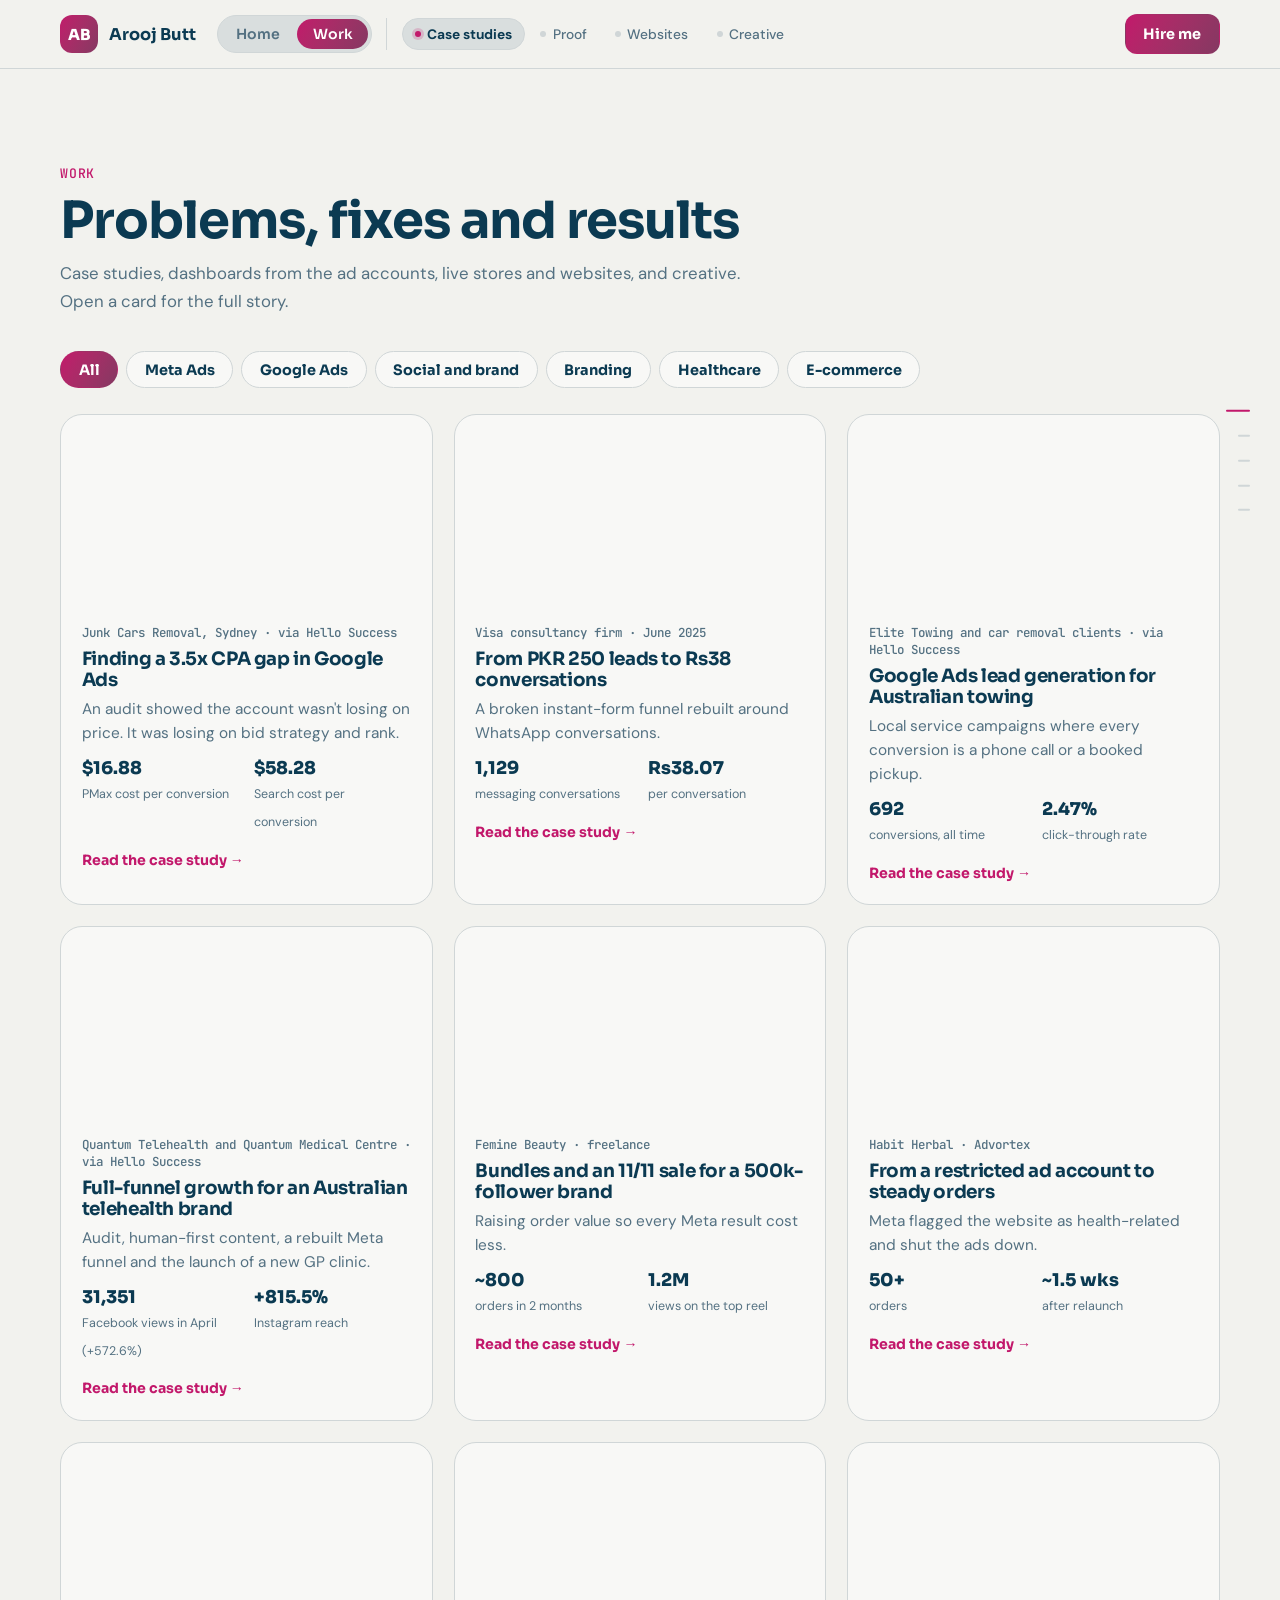
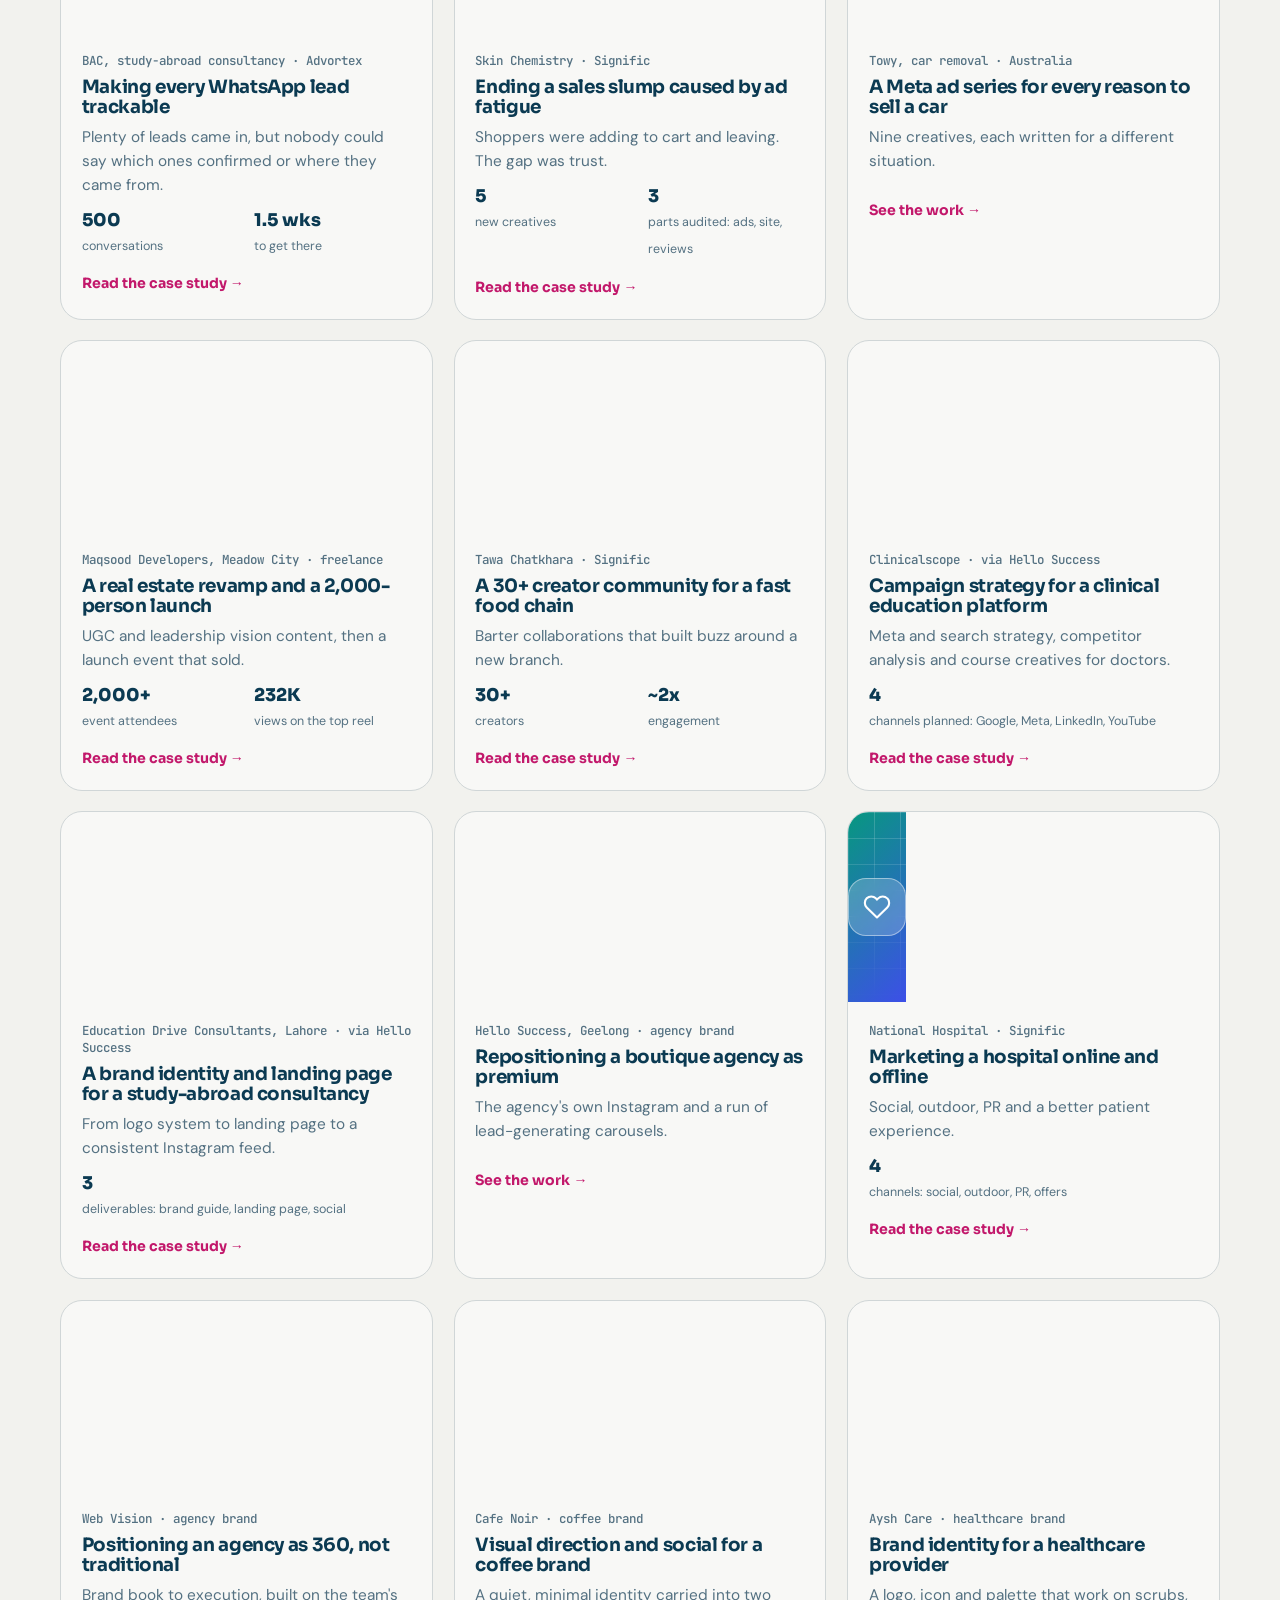
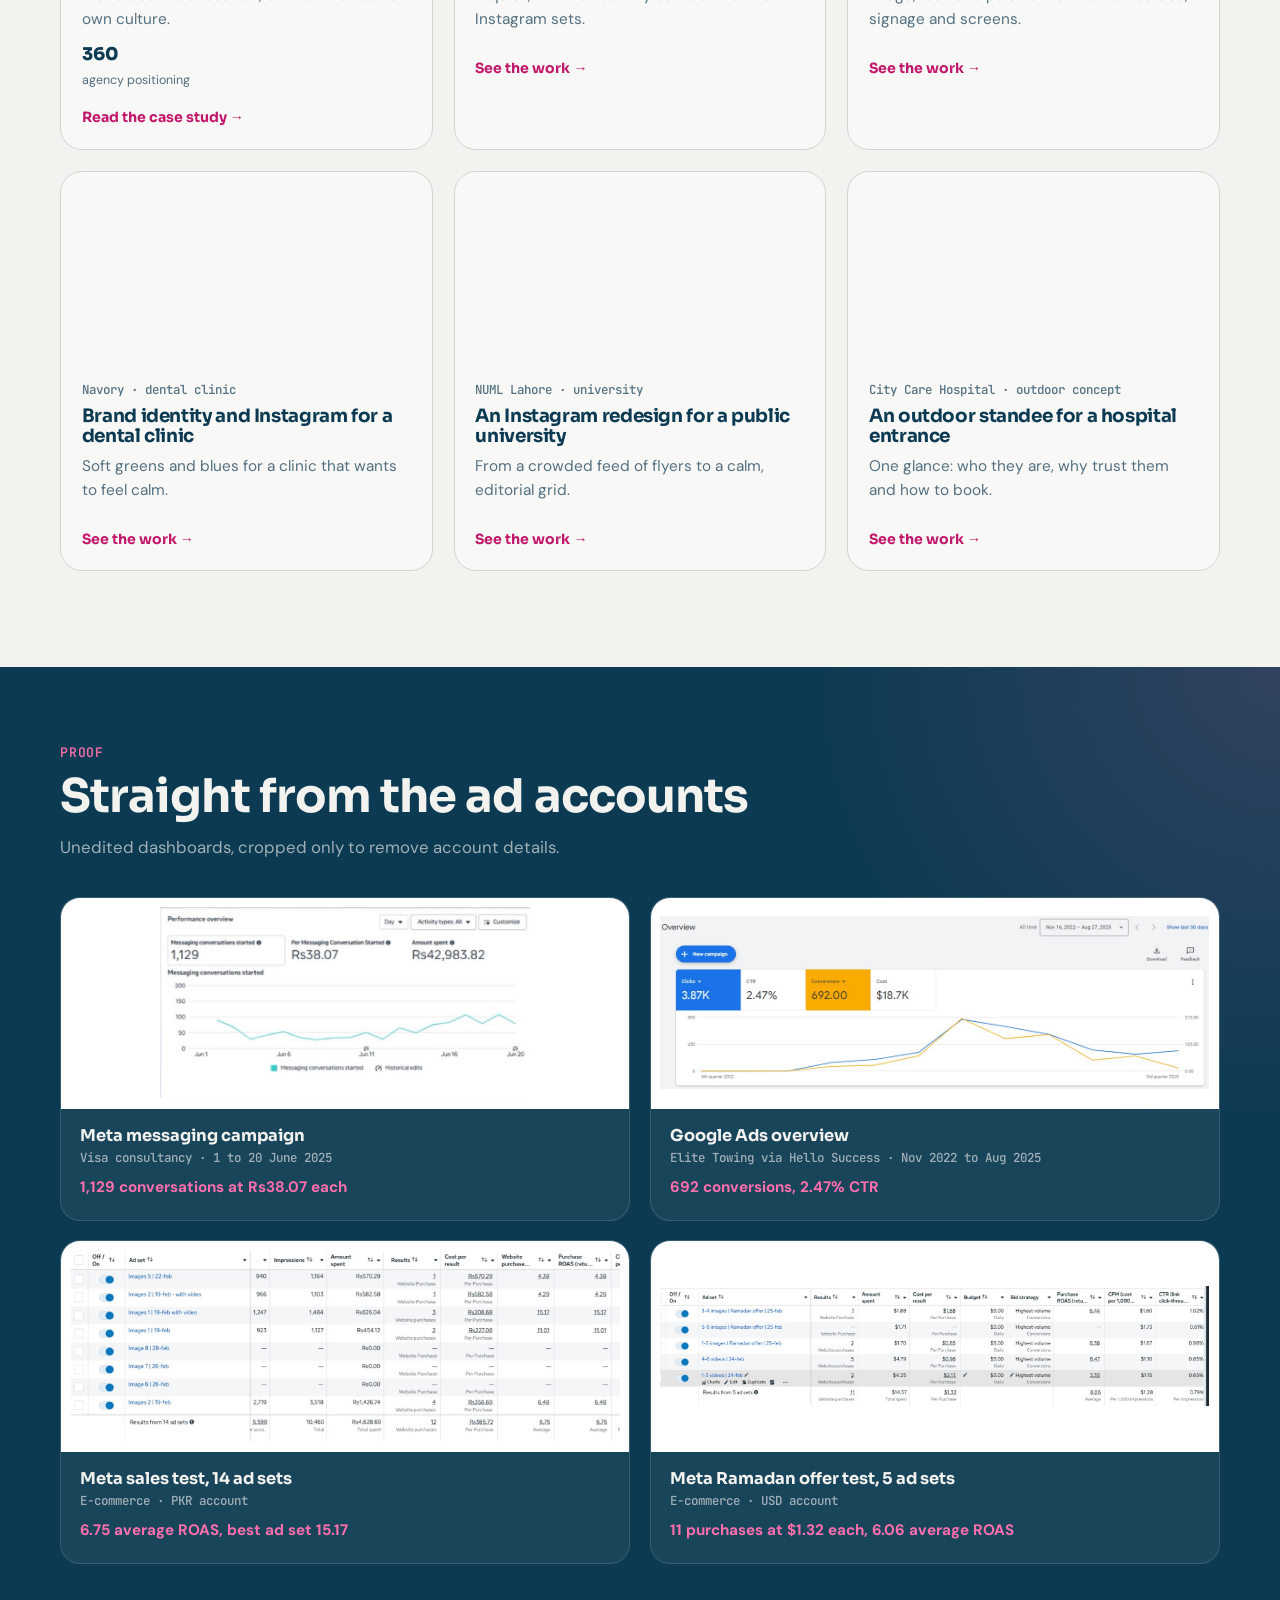
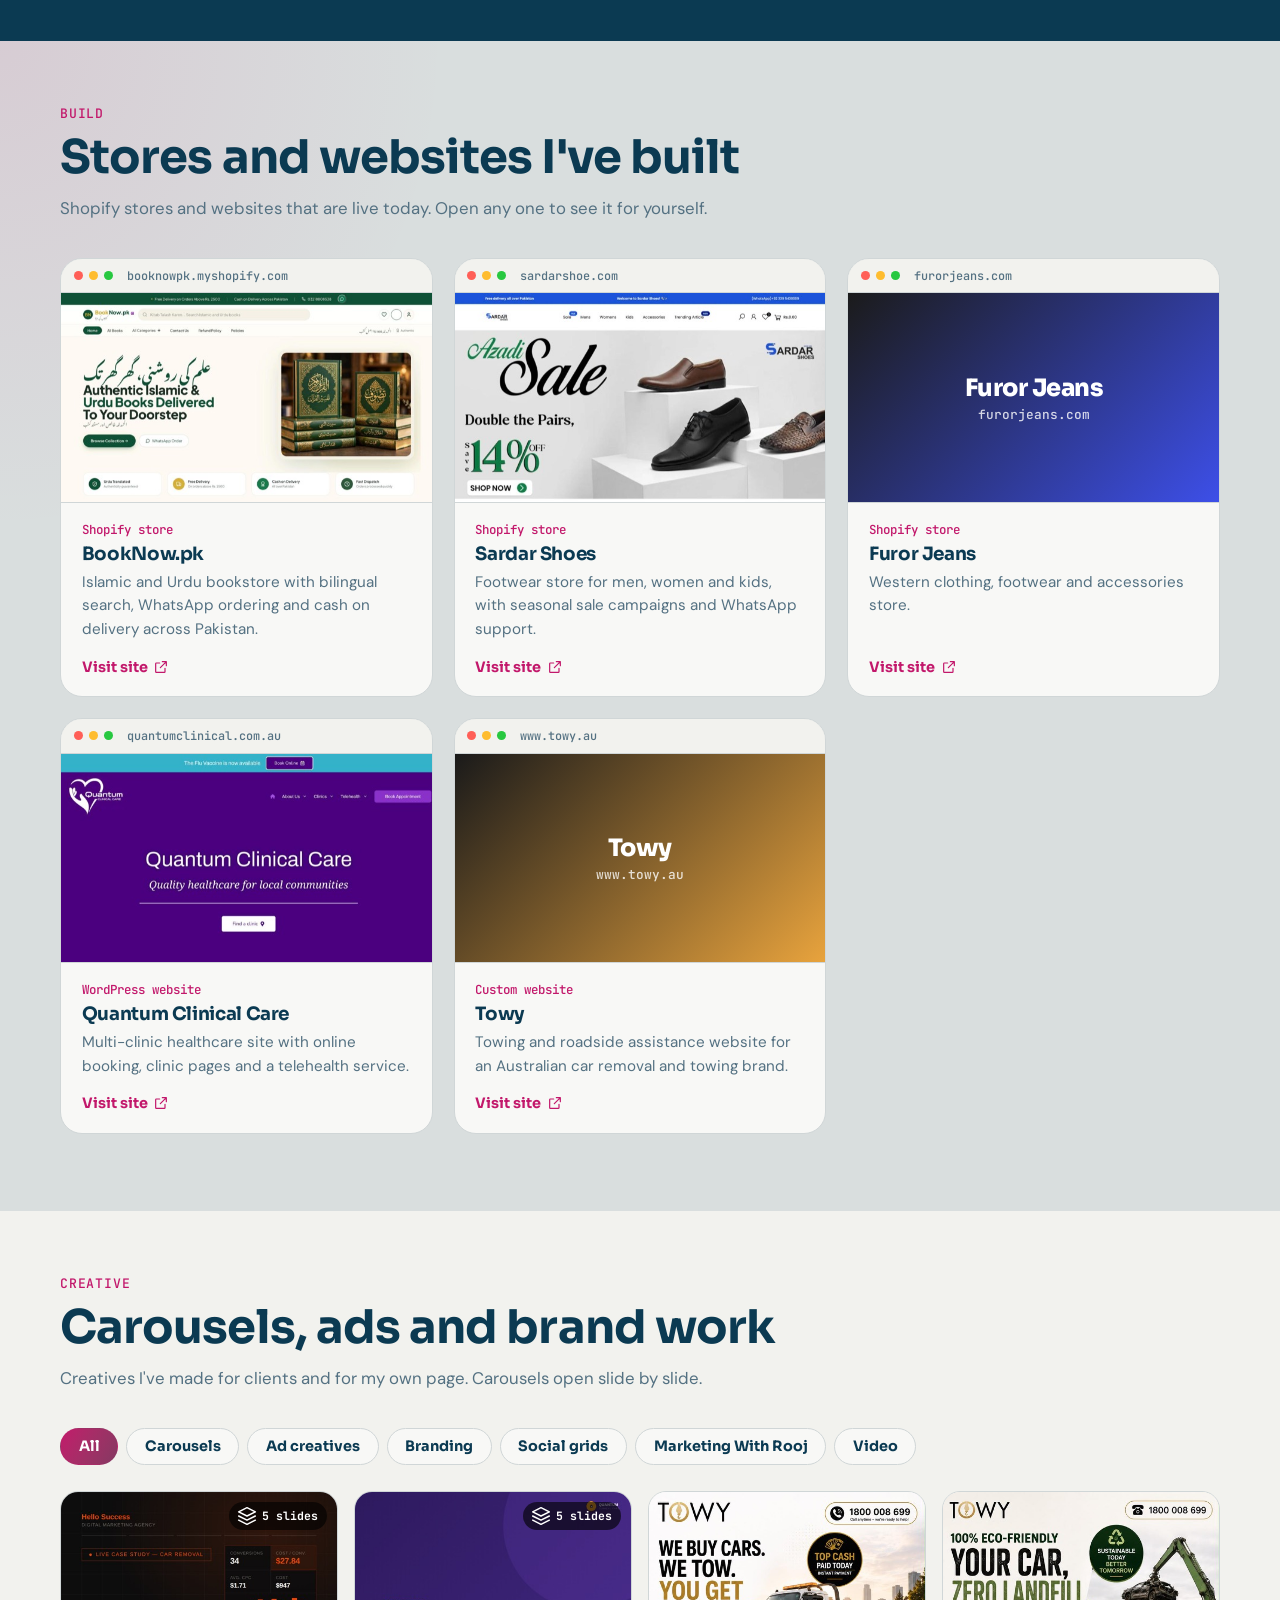
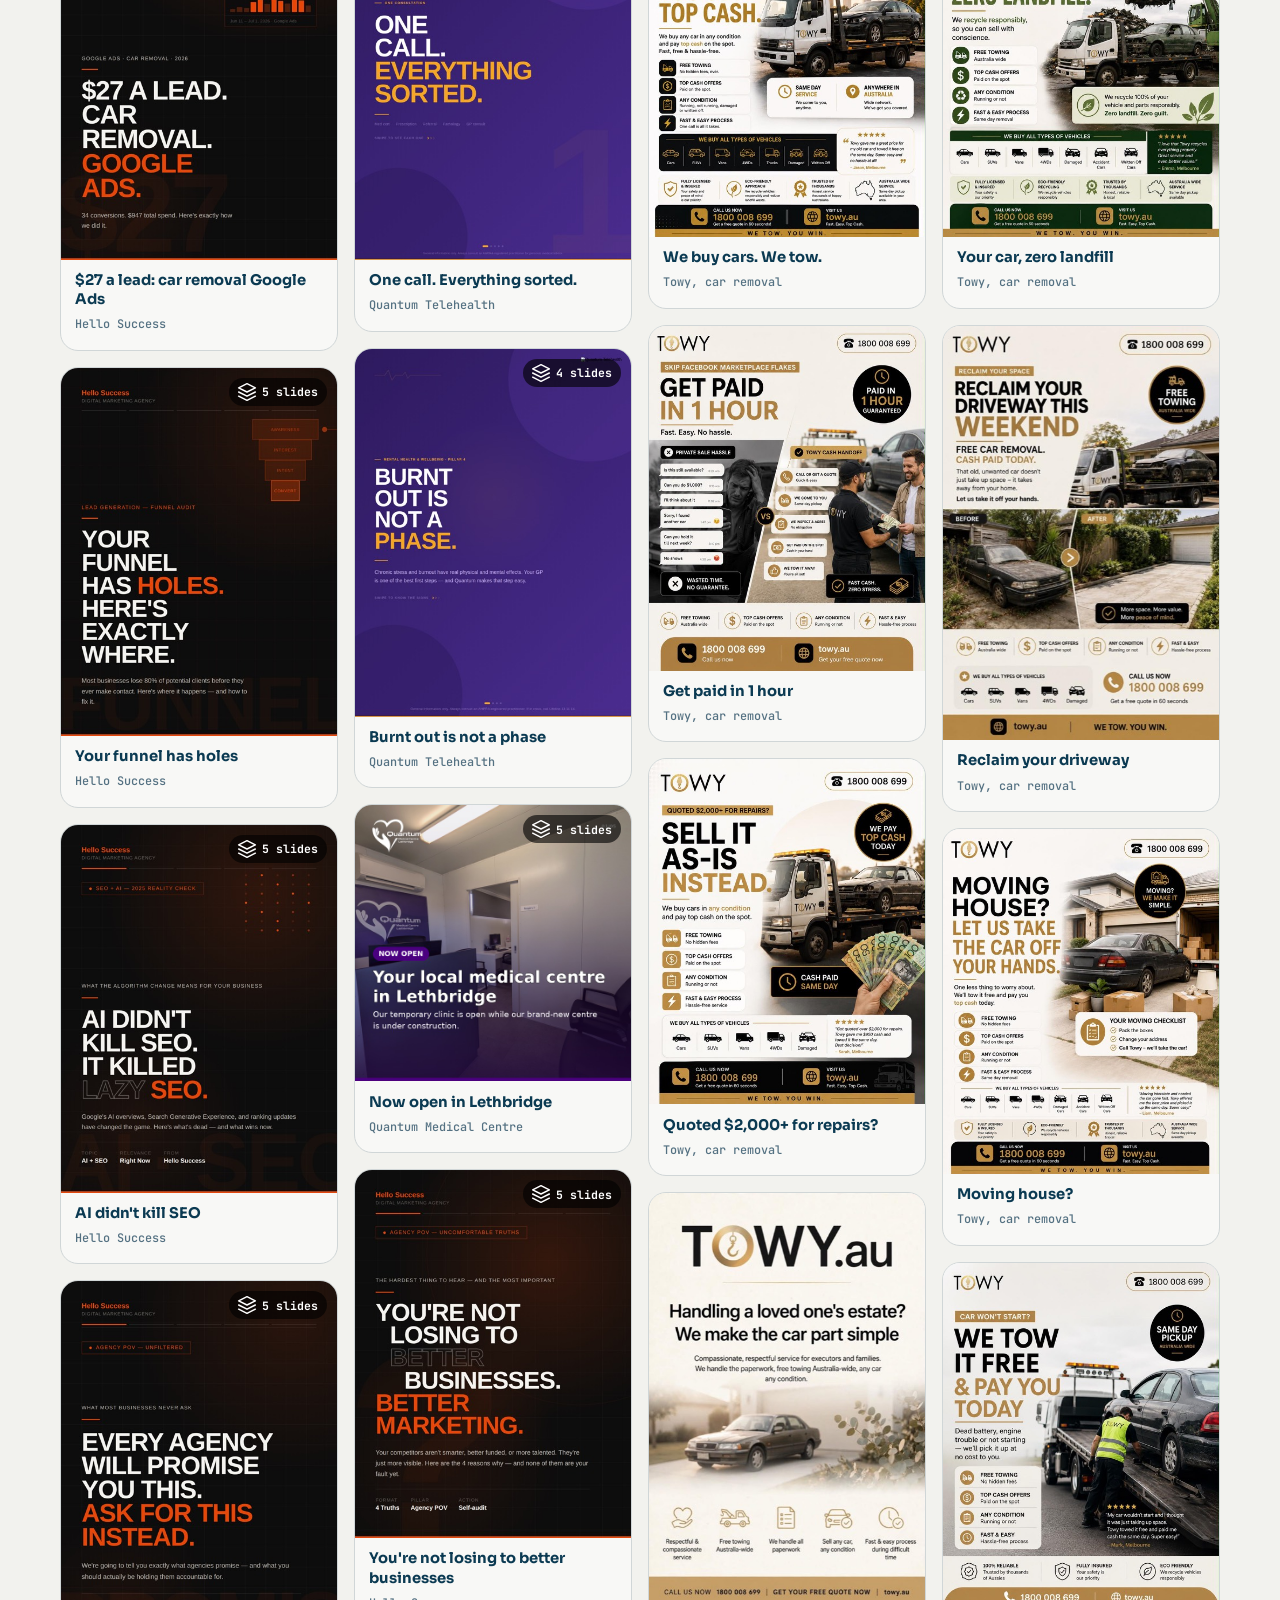
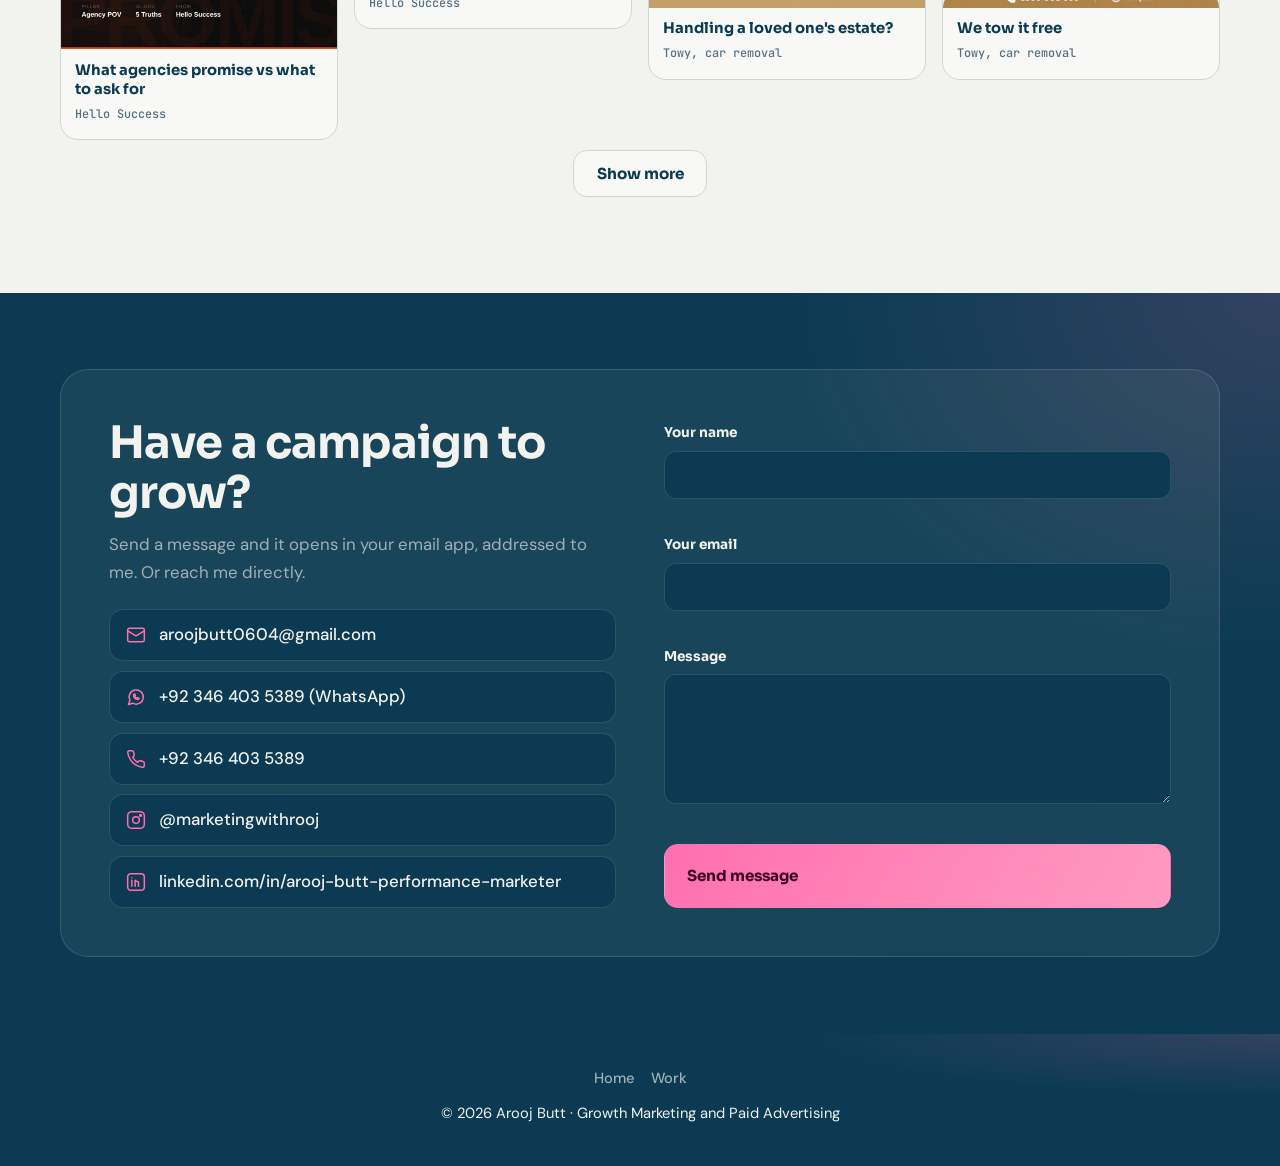
==== commit 2737e713: "Light theme only: remove dark mode and its toggle The site is always light Peacock & Pearl now. The " ====
--- a/work.html
+++ b/work.html
@@ -1,8 +1,7 @@
 <!DOCTYPE html>
-<html lang="en" data-palette="peacock">
+<html lang="en" data-palette="peacock" data-theme="light">
 <head>
 <meta charset="utf-8">
-<script>try{var d=document.documentElement,t=localStorage.getItem("theme");if(t)d.setAttribute("data-theme",t)}catch(e){}</script>
 <meta name="viewport" content="width=device-width, initial-scale=1, viewport-fit=cover">
 <title>Work | Arooj Butt</title>
 <meta name="description" content="Arooj Butt's work: case studies with results, ad account dashboards, Shopify stores and websites, and creative from carousels to brand identities.">
@@ -12,12 +11,13 @@
 <meta property="og:description" content="Arooj Butt's work: case studies with results, ad account dashboards, Shopify stores and websites, and creative from carousels to brand identities.">
 <meta property="og:image" content="assets/img/og-image.jpg">
 <meta name="twitter:card" content="summary_large_image">
-<meta name="theme-color" content="#3D4FE8">
+<meta name="theme-color" content="#f2f2ee">
+<meta name="color-scheme" content="light">
 <link rel="icon" href="favicon.svg" type="image/svg+xml">
 <link rel="preconnect" href="https://fonts.googleapis.com">
 <link rel="preconnect" href="https://fonts.gstatic.com" crossorigin>
 <link href="https://fonts.googleapis.com/css2?family=Sora:wght@500;600;700;800&family=DM+Sans:ital,opsz,wght@0,9..40,400;0,9..40,500;0,9..40,700&family=JetBrains+Mono:wght@400;500&display=swap" rel="stylesheet">
-<link rel="stylesheet" href="assets/css/style.css?v=27">
+<link rel="stylesheet" href="assets/css/style.css?v=28">
 </head>
 <body data-page="work">
 <a class="skip" href="#main">Skip to content</a>
@@ -27,7 +27,6 @@
     <nav class="pages" aria-label="Pages"><a href="index.html">Home</a><a href="work.html" aria-current="page">Work</a></nav>
     <nav class="sec-links" id="secLinks" aria-label="On this page"><a href="#work" data-sec="work">Case studies</a><a href="#results" data-sec="results">Proof</a><a href="#websites" data-sec="websites">Websites</a><a href="#gallery" data-sec="gallery">Creative</a></nav>
     <div class="tools">
-      <button class="icon-btn" id="themeBtn" type="button" aria-label="Switch between light and dark"><svg class="i" viewBox="0 0 24 24"><circle cx="12" cy="12" r="9"/><path d="M12 3v18"/><path d="M12 3a9 9 0 0 1 0 18z" fill="currentColor"/></svg></button>
       <a class="btn primary sm" href="#contact">Hire me</a>
     </div>
   </div>
@@ -101,7 +100,7 @@
 </dialog>
 
 <noscript><p style="text-align:center;padding:2rem">This portfolio needs JavaScript to show its work. Email <a href="mailto:aroojbutt0604@gmail.com">aroojbutt0604@gmail.com</a>.</p></noscript>
-<script src="assets/js/content.js?v=27"></script>
-<script src="assets/js/main.js?v=27"></script>
+<script src="assets/js/content.js?v=28"></script>
+<script src="assets/js/main.js?v=28"></script>
 </body>
 </html>
--- a/assets/css/style.css
+++ b/assets/css/style.css
@@ -643,3 +643,4 @@
 :root[data-palette] :is(#about,#featured,#skills,#websites){background:radial-gradient(50% 60% at 0% 0%,color-mix(in srgb,var(--a1) 9%,transparent),transparent 70%),var(--bg2)}
 :root[data-palette] :is(#how-i-work,#strategy,#contact,#results,#about,#featured,#skills,#websites){padding-top:clamp(3.2rem,6vw,5rem)!important;padding-bottom:clamp(3.2rem,6vw,5rem)}
 :root[data-palette] :is(#how-i-work,#strategy,#contact,#results,footer.f) + .s,:root[data-palette] :is(#about,#featured,#skills,#websites) + .s{padding-top:clamp(3rem,5vw,4.5rem)!important}
+:root{color-scheme:light}
